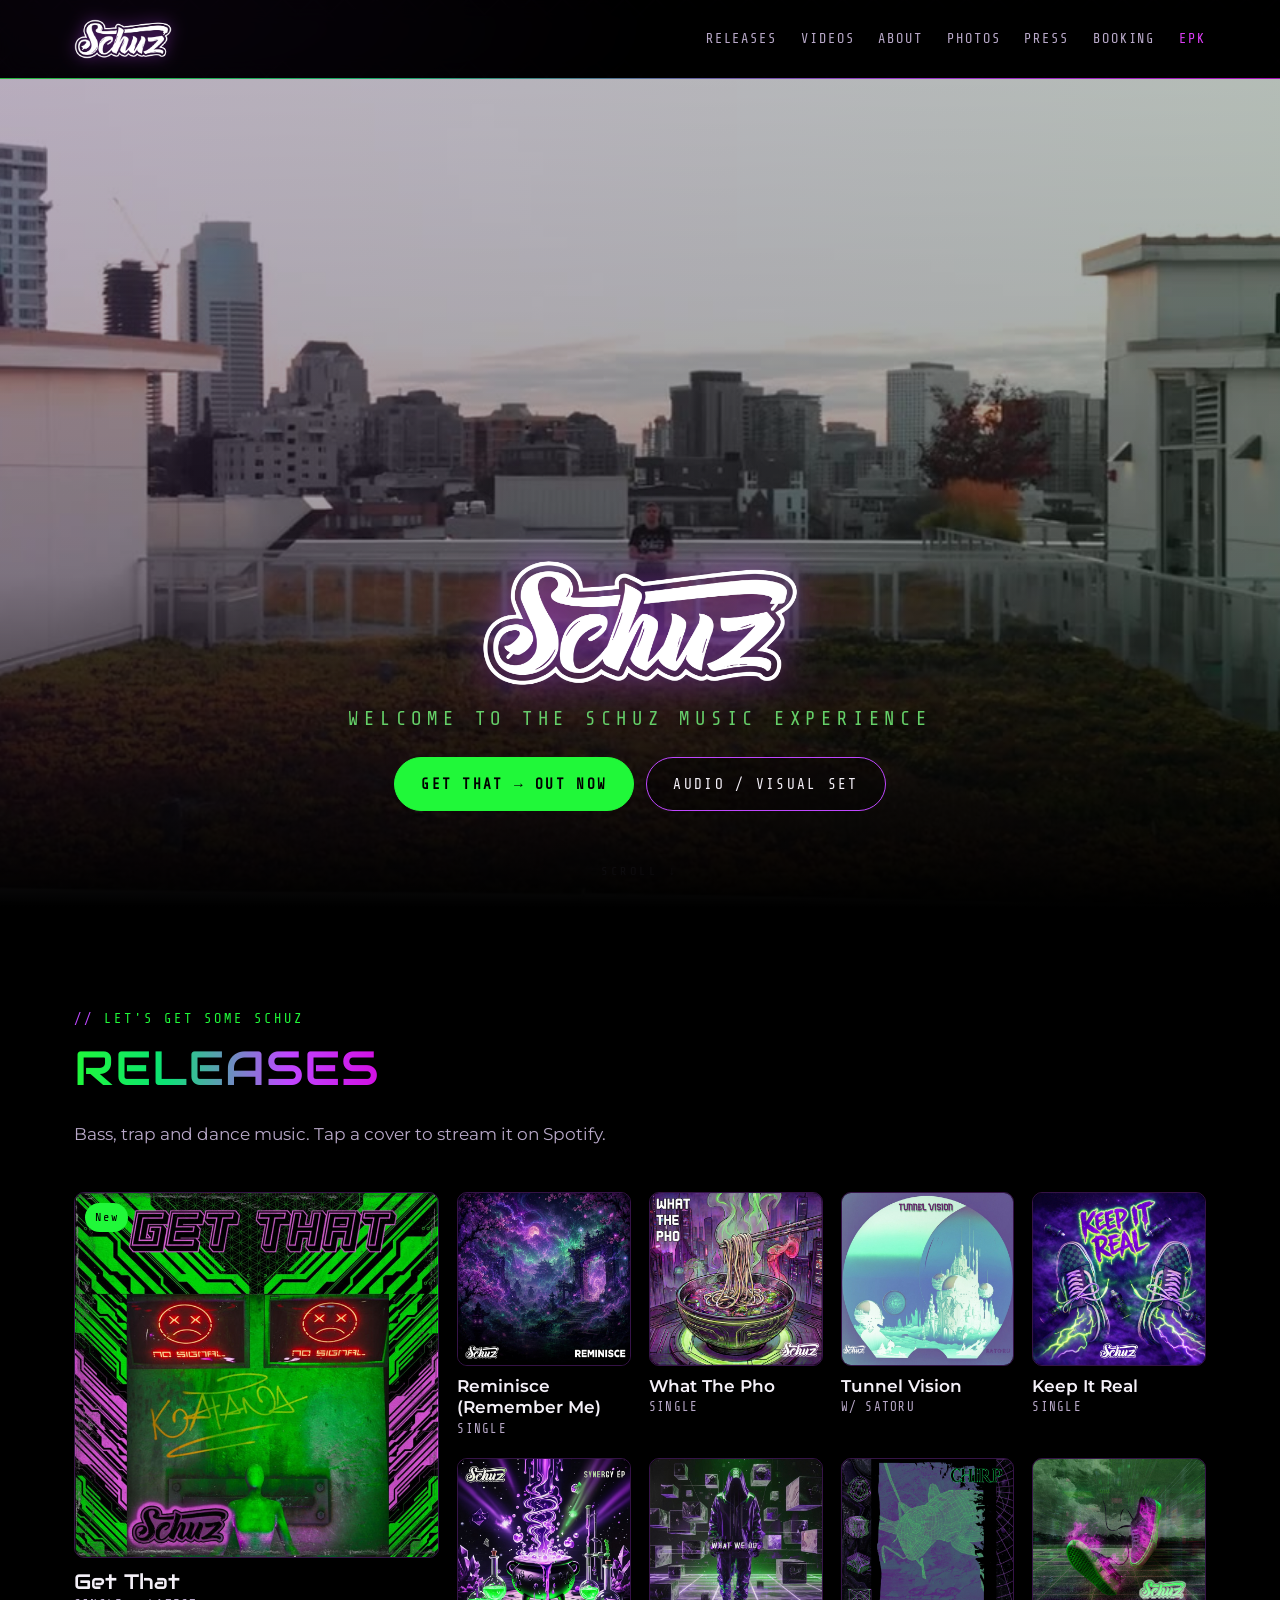
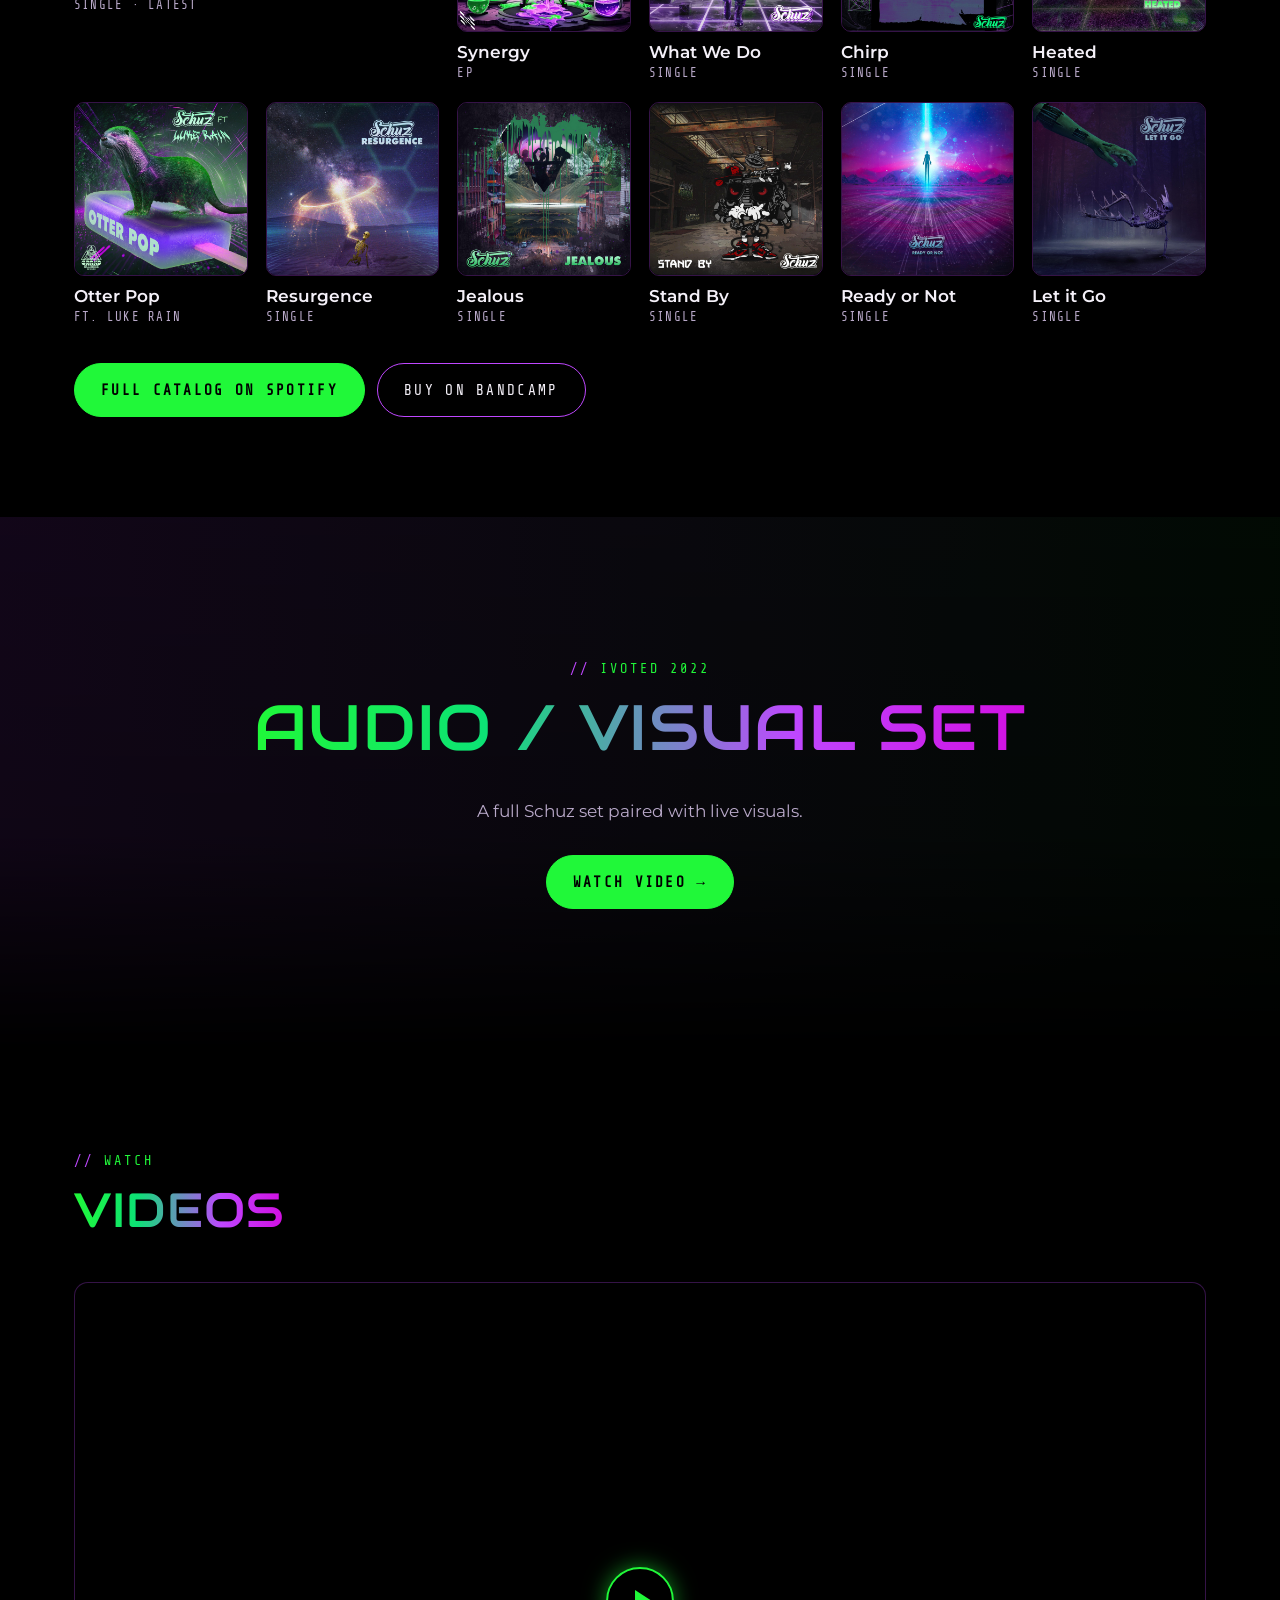
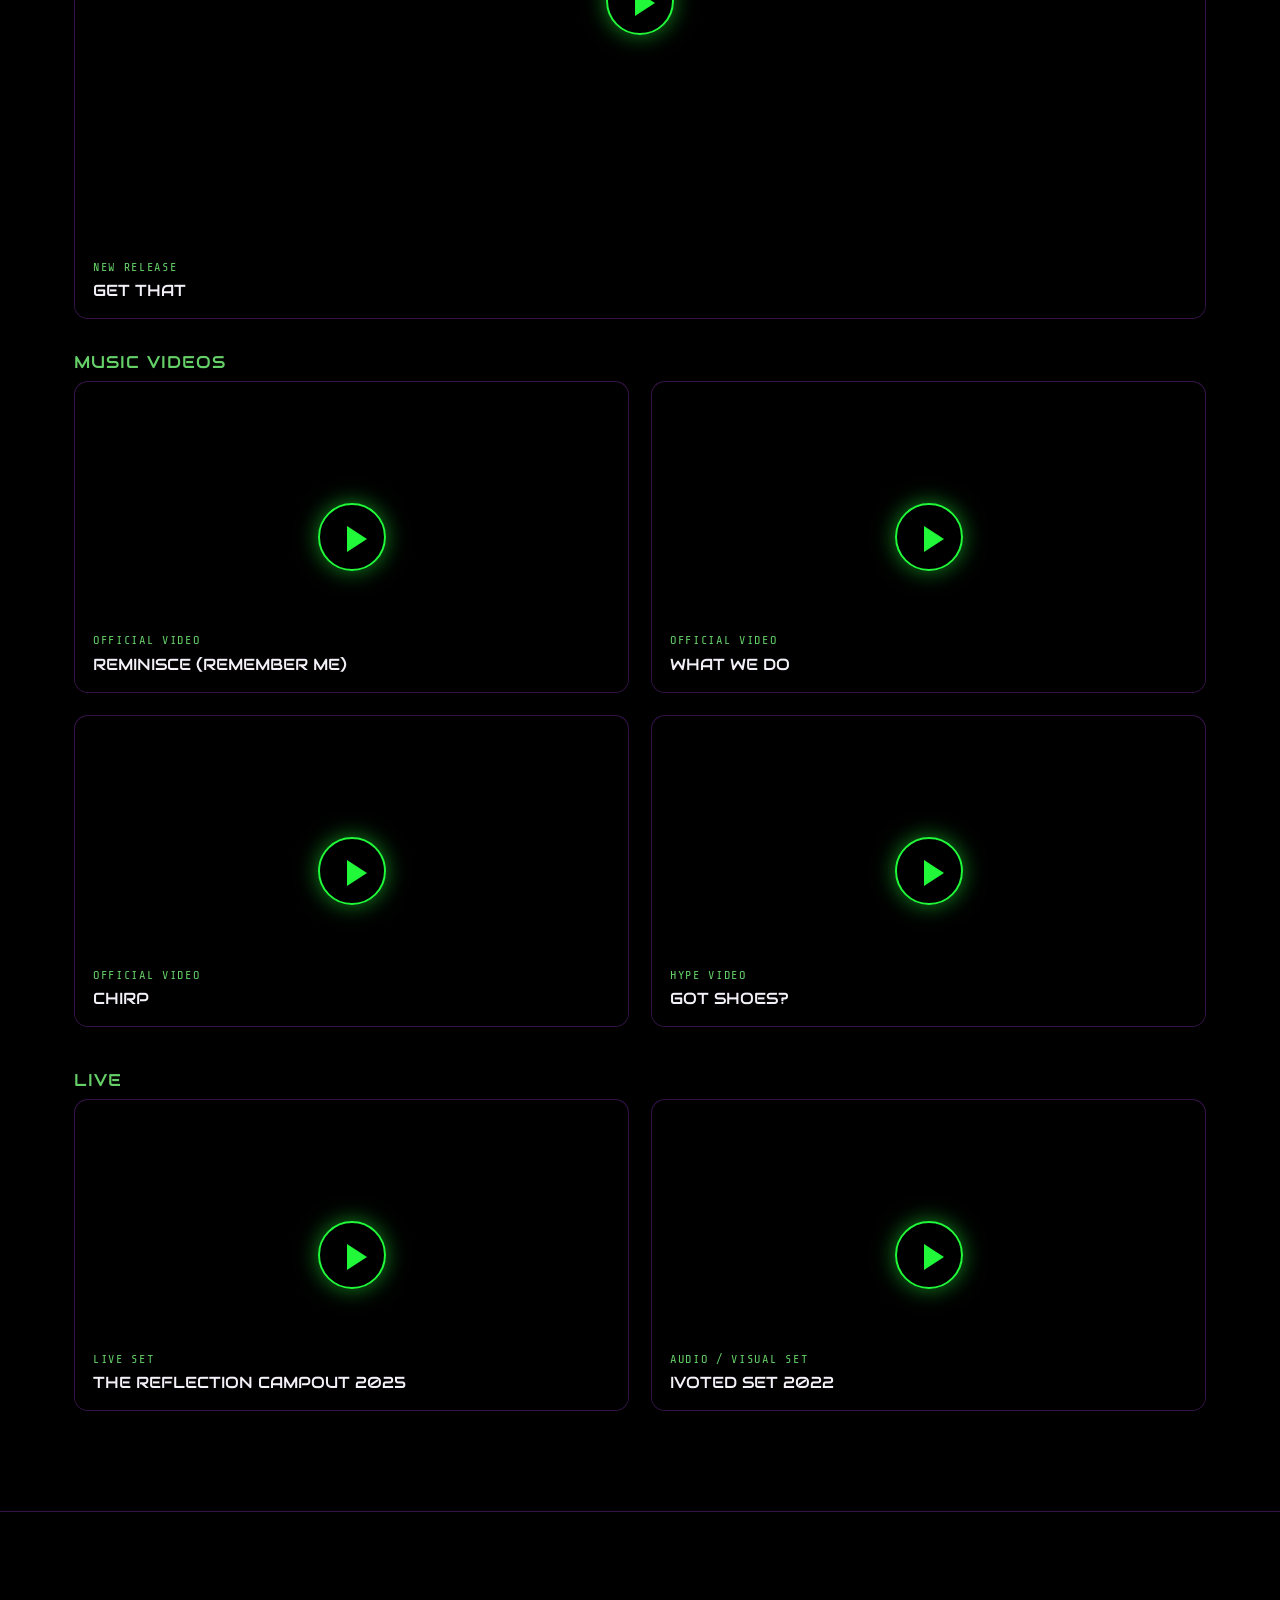
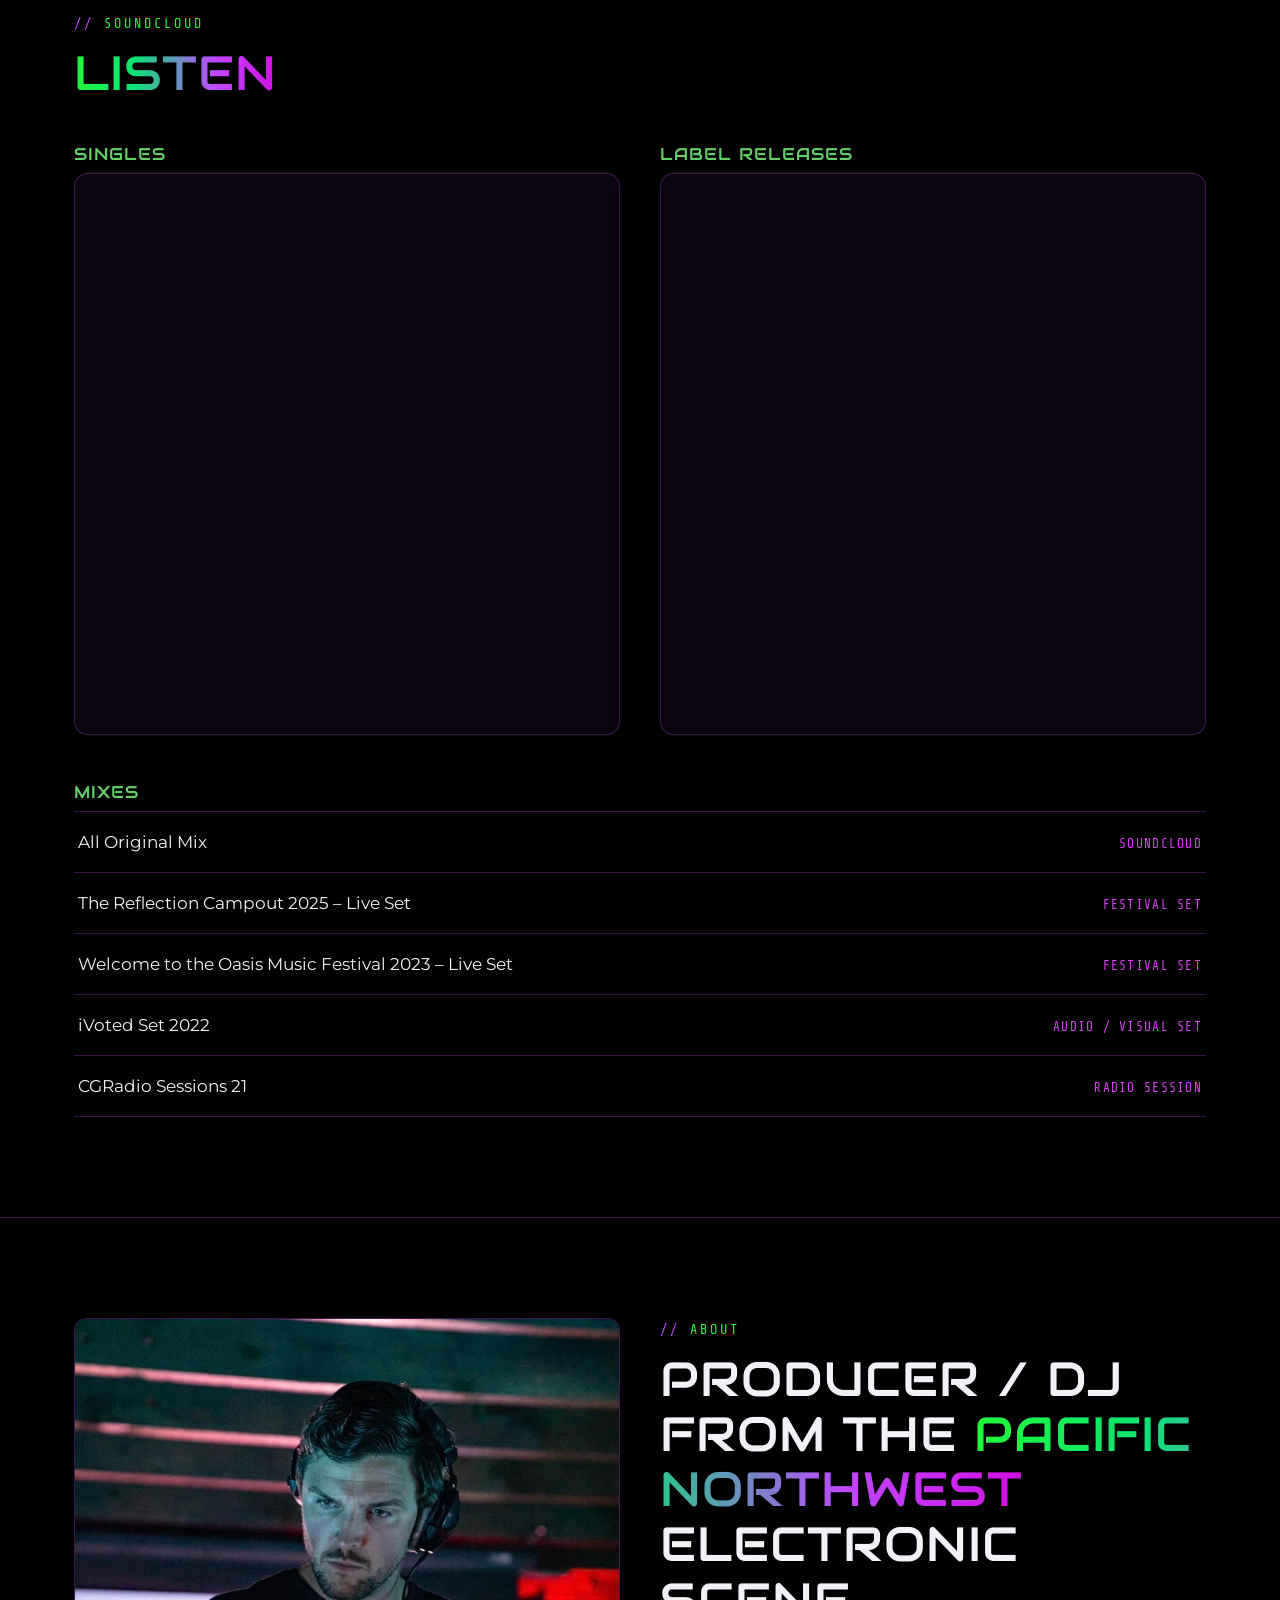
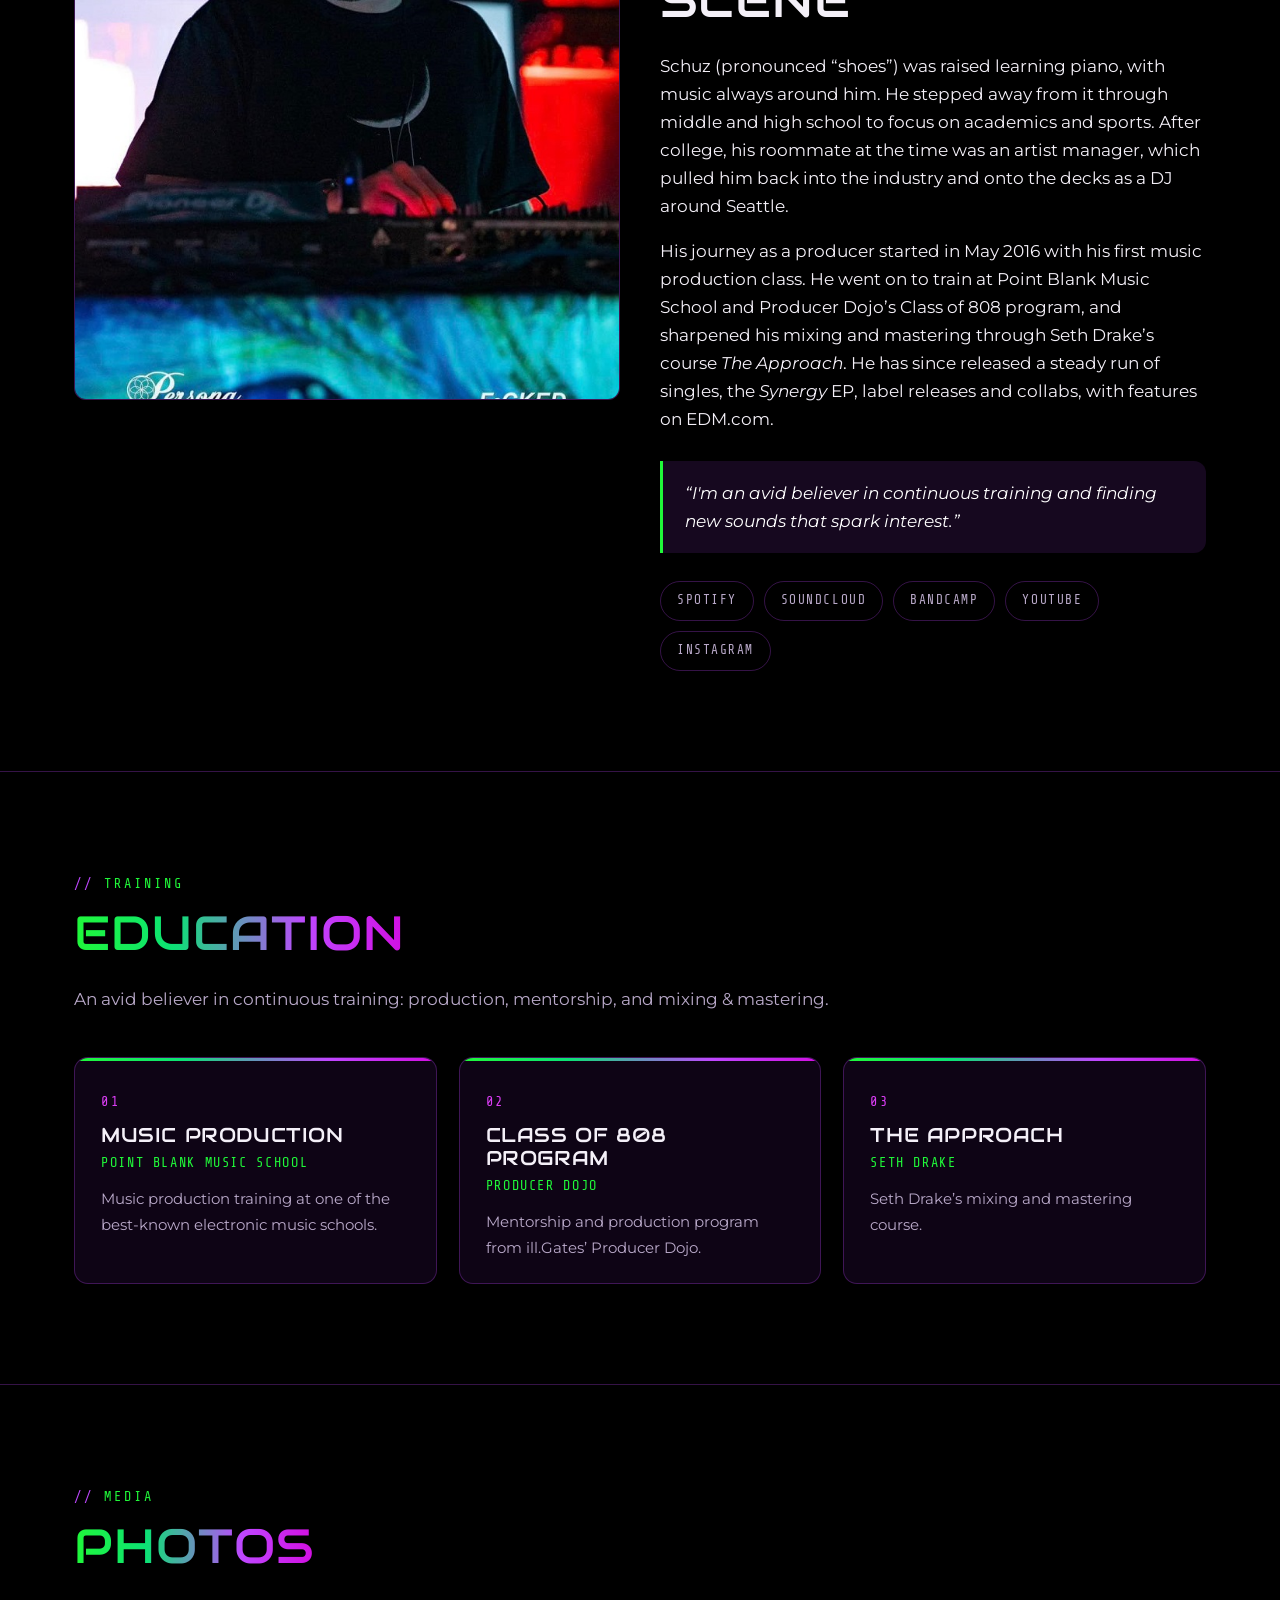
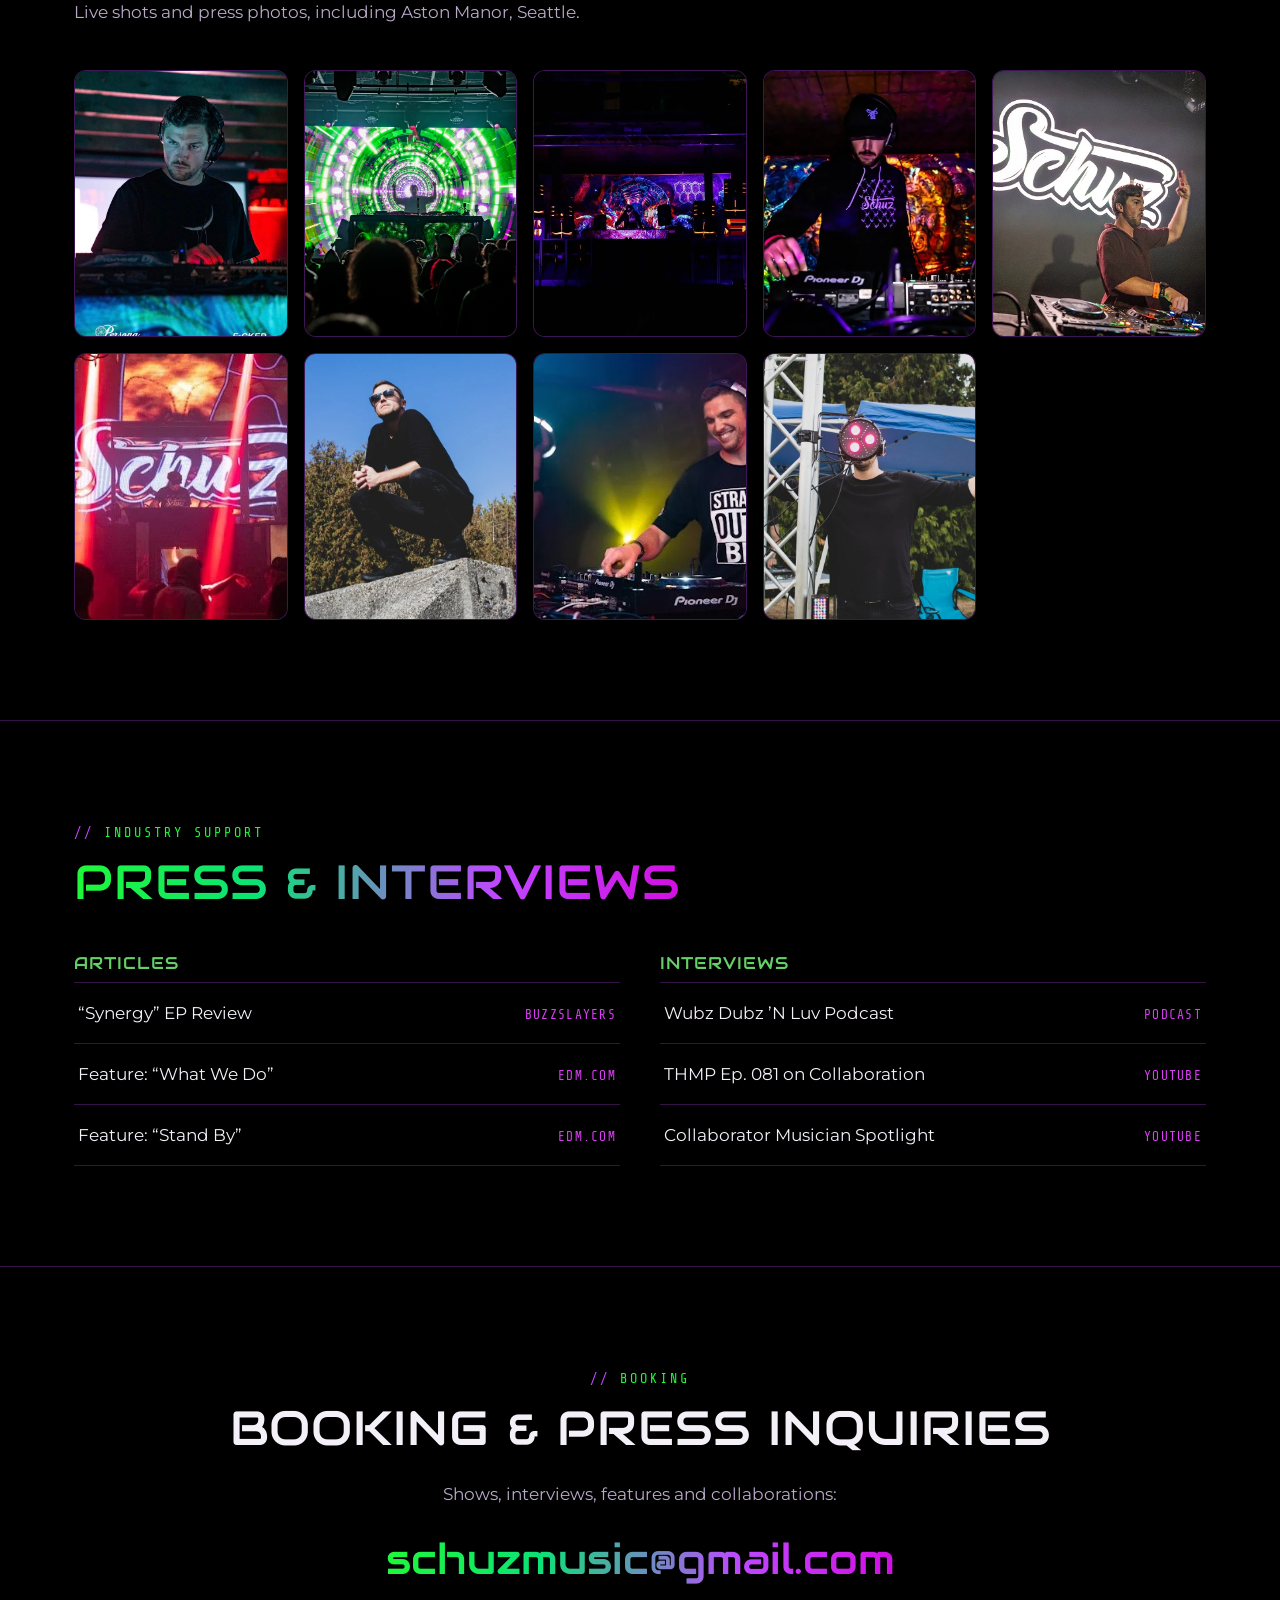
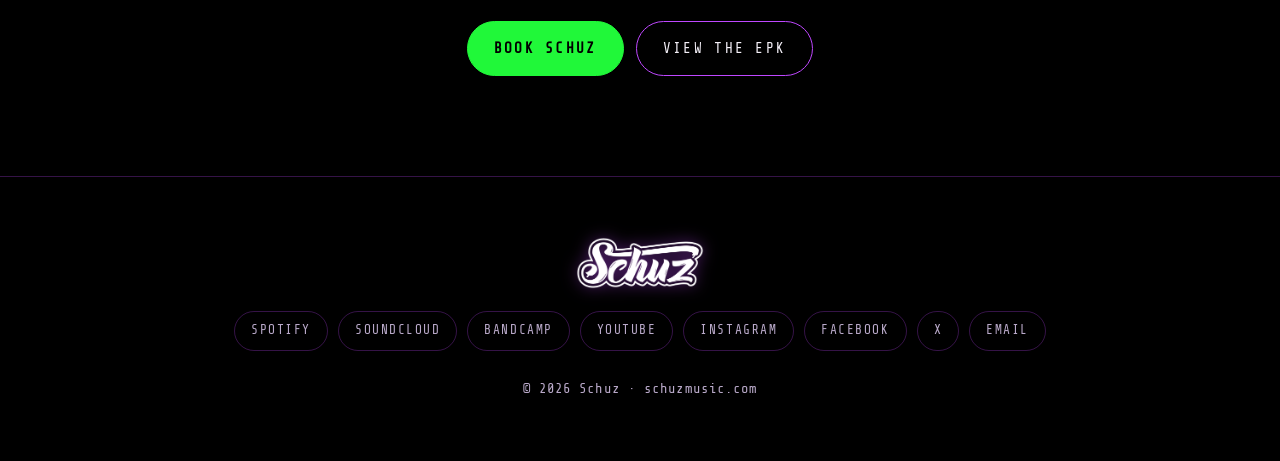
==== index.html @ 89420cf3 "Video labels: Reminisce official video, Got Shoes? hype video Co-Authored-By: Claude Opus 5.5 <norep" ====
<!doctype html>
<html lang="en">
<head>
  <meta charset="utf-8">
  <meta name="viewport" content="width=device-width, initial-scale=1">
  <title>Schuz | Producer &amp; DJ</title>
  <meta name="description" content="Schuz (pronounced &quot;shoes&quot;) is an electronic music producer and DJ blending bass, trap and dance music. Listen, watch, and book Schuz.">
  <meta name="theme-color" content="#000000">
  <link rel="canonical" href="https://schuzmusic.com/">
  <meta property="og:site_name" content="Schuz">
  <meta property="og:title" content="Schuz | Producer &amp; DJ">
  <meta property="og:description" content="Schuz (pronounced &quot;shoes&quot;) is an electronic music producer and DJ blending bass, trap and dance music. Listen, watch, and book Schuz.">
  <meta property="og:url" content="https://schuzmusic.com/">
  <meta property="og:type" content="website">
  <meta property="og:image" content="https://schuzmusic.com/images/art/get-that.jpg">
  <meta name="twitter:card" content="summary_large_image">
  <link rel="icon" href="images/favicon.ico">
  <link rel="preconnect" href="https://fonts.googleapis.com">
  <link rel="preconnect" href="https://fonts.gstatic.com" crossorigin>
  <link href="https://fonts.googleapis.com/css2?family=Audiowide&family=Montserrat:wght@400;600;700&family=Share+Tech+Mono&display=swap" rel="stylesheet">
  <link rel="stylesheet" href="assets/style.css?v=202611192001">
  <script src="assets/site.js?v=202611192001" defer></script>
</head>
<body>
<header class="site-header">
  <div class="wrap">
    <a class="logo" href="#top" aria-label="Schuz home"><img src="images/logo-white-wide.png" alt="Schuz" onerror="this.onerror=null;this.src='https://images.squarespace-cdn.com/content/v1/58a359994402439f40370c7b/1534022627907-P2L6P6RFVJK82ZV1EN6B/Schuz-white-logo.png'"></a>
    <button class="menu-btn" aria-label="Open menu" aria-expanded="false">&#9776;</button>
    <nav class="nav">
      <a href="#releases">Releases</a>
      <a href="#videos">Videos</a>
      <a href="#about">About</a>
      <a href="#media">Photos</a>
      <a href="#press">Press</a>
      <a href="#booking">Booking</a>
      <a href="epk/" class="epk-link">EPK</a>
    </nav>
  </div>
</header>

<main id="top">

  <!-- HERO: background video from the original homepage -->
  <div class="hero">
    <video class="hero-video" autoplay muted loop playsinline preload="auto" poster="images/hero-poster.jpg" aria-hidden="true">
      <source src="assets/video/hero-loop.mp4" type="video/mp4">
    </video>
    <div class="hero-inner">
      <img class="hero-logo" src="images/logo-white-wide.png" alt="Schuz" onerror="this.onerror=null;this.src='https://images.squarespace-cdn.com/content/v1/58a359994402439f40370c7b/1534022627907-P2L6P6RFVJK82ZV1EN6B/Schuz-white-logo.png'">
      <h1>Welcome to the Schuz music experience</h1>
      <div class="btn-row">
        <a class="btn primary" href="https://open.spotify.com/album/3OVxxTqc6UkwvJeayjAvST" target="_blank" rel="noopener">Get That &rarr; Out now</a>
        <a class="btn" href="#av-set">Audio / Visual Set</a>
      </div>
    </div>
    <a class="scroll-cue" href="#releases">SCROLL &darr;</a>
  </div>

  <!-- RELEASES -->
  <section id="releases">
    <div class="wrap">
      <div class="section-head">
        <p class="eyebrow">Let's get some Schuz</p>
        <h2><span class="grad-text">Releases</span></h2>
        <p class="muted">Bass, trap and dance music. Tap a cover to stream it on Spotify.</p>
      </div>
      <div class="releases">
<a class="release featured" href="https://open.spotify.com/album/3OVxxTqc6UkwvJeayjAvST" target="_blank" rel="noopener"><div class="cover"><img loading="lazy" src="images/art/get-that.jpg" alt="Get That cover art" onerror="this.onerror=null;this.src='https://i.scdn.co/image/ab67616d0000b273d4a8bc355864a6e6842d45a6'"><span class="tag-new">New</span></div><div class="name">Get That</div><div class="meta">Single · Latest</div></a>
<a class="release" href="https://open.spotify.com/album/0HAwcvYFVnciR9bd7pAQuV" target="_blank" rel="noopener"><div class="cover"><img loading="lazy" src="images/art/reminisce.jpg" alt="Reminisce (Remember Me) cover art" onerror="this.onerror=null;this.src='https://i.scdn.co/image/ab67616d0000b27381c68a9cda54dfab7e30f4c0'"></div><div class="name">Reminisce (Remember Me)</div><div class="meta">Single</div></a>
<a class="release" href="https://open.spotify.com/album/6tttp0FAtWndlb7VmXecKX" target="_blank" rel="noopener"><div class="cover"><img loading="lazy" src="images/art/what-the-pho.jpg" alt="What The Pho cover art" onerror="this.onerror=null;this.src='https://i.scdn.co/image/ab67616d0000b273de76f0624b46d5db398f3515'"></div><div class="name">What The Pho</div><div class="meta">Single</div></a>
<a class="release" href="https://open.spotify.com/album/5pXTvZ7ySFhDBU1qjHHUY6" target="_blank" rel="noopener"><div class="cover"><img loading="lazy" src="images/art/tunnel-vision.jpg" alt="Tunnel Vision cover art" onerror="this.onerror=null;this.src='https://i.scdn.co/image/ab67616d0000b2731bfc90a4b4059be305f07ae3'"></div><div class="name">Tunnel Vision</div><div class="meta">w/ Satoru</div></a>
<a class="release" href="https://open.spotify.com/album/3HDSfz8536MvWgcVTeKW0Y" target="_blank" rel="noopener"><div class="cover"><img loading="lazy" src="images/art/keep-it-real.jpg" alt="Keep It Real cover art" onerror="this.onerror=null;this.src='https://i.scdn.co/image/ab67616d0000b273bd5561396d37c463a0d9a5b4'"></div><div class="name">Keep It Real</div><div class="meta">Single</div></a>
<a class="release" href="https://open.spotify.com/album/34MYS9DBvajaxvMvYPhp7I" target="_blank" rel="noopener"><div class="cover"><img loading="lazy" src="images/art/synergy.jpg" alt="Synergy cover art" onerror="this.onerror=null;this.src='https://i.scdn.co/image/ab67616d0000b273e71a7917156a77401fb9ca6d'"></div><div class="name">Synergy</div><div class="meta">EP</div></a>
<a class="release" href="https://open.spotify.com/album/0RpTZXyG1e7I15H27EKvV9" target="_blank" rel="noopener"><div class="cover"><img loading="lazy" src="images/art/what-we-do.jpg" alt="What We Do cover art" onerror="this.onerror=null;this.src='https://i.scdn.co/image/ab67616d0000b2734018b08cab598bd0f0130f7b'"></div><div class="name">What We Do</div><div class="meta">Single</div></a>
<a class="release" href="https://open.spotify.com/album/2qTEEj2oPqav8h3E71MXVZ" target="_blank" rel="noopener"><div class="cover"><img loading="lazy" src="images/art/chirp.jpg" alt="Chirp cover art" onerror="this.onerror=null;this.src='https://i.scdn.co/image/ab67616d0000b2738ee1e285bf490d73f2e9384c'"></div><div class="name">Chirp</div><div class="meta">Single</div></a>
<a class="release" href="https://open.spotify.com/album/5xGlIa47Nt6a5FH68gSR8h" target="_blank" rel="noopener"><div class="cover"><img loading="lazy" src="images/art/heated.jpg" alt="Heated cover art" onerror="this.onerror=null;this.src='https://i.scdn.co/image/ab67616d0000b273d328e04887be72bc79d19bcc'"></div><div class="name">Heated</div><div class="meta">Single</div></a>
<a class="release" href="https://open.spotify.com/album/5aKVVH6AueJejgWCw78qFj" target="_blank" rel="noopener"><div class="cover"><img loading="lazy" src="images/art/otter-pop.jpg" alt="Otter Pop cover art" onerror="this.onerror=null;this.src='https://i.scdn.co/image/ab67616d0000b273894233de4c6ac96d84cf8884'"></div><div class="name">Otter Pop</div><div class="meta">ft. Luke Rain</div></a>
<a class="release" href="https://open.spotify.com/album/7eRFUovelTPJdpJEUwoSPx" target="_blank" rel="noopener"><div class="cover"><img loading="lazy" src="images/art/resurgence.jpg" alt="Resurgence cover art" onerror="this.onerror=null;this.src='https://i.scdn.co/image/ab67616d0000b273b7501d870a7613bd5d157ec7'"></div><div class="name">Resurgence</div><div class="meta">Single</div></a>
<a class="release" href="https://open.spotify.com/album/0EKPSccOIPoNUWrfjE0lfr" target="_blank" rel="noopener"><div class="cover"><img loading="lazy" src="images/art/jealous.jpg" alt="Jealous cover art" onerror="this.onerror=null;this.src='https://i.scdn.co/image/ab67616d0000b2737dd6f3e77ec2a1bd432c1486'"></div><div class="name">Jealous</div><div class="meta">Single</div></a>
<a class="release" href="https://open.spotify.com/album/6T85qXc5YBmt70IEgGqwD6" target="_blank" rel="noopener"><div class="cover"><img loading="lazy" src="images/art/stand-by.jpg" alt="Stand By cover art" onerror="this.onerror=null;this.src='https://i.scdn.co/image/ab67616d0000b2732fcdc0eadb720a98dde8b866'"></div><div class="name">Stand By</div><div class="meta">Single</div></a>
<a class="release" href="https://open.spotify.com/album/0G7H5fKZr33Dmo4qCMyU8W" target="_blank" rel="noopener"><div class="cover"><img loading="lazy" src="images/art/ready-or-not.jpg" alt="Ready or Not cover art" onerror="this.onerror=null;this.src='https://i.scdn.co/image/ab67616d0000b273a01caef50cb5651da3b42ecc'"></div><div class="name">Ready or Not</div><div class="meta">Single</div></a>
<a class="release" href="https://open.spotify.com/album/3CKxkmOUsdCTuWS16nwWH9" target="_blank" rel="noopener"><div class="cover"><img loading="lazy" src="images/art/let-it-go.jpg" alt="Let it Go cover art" onerror="this.onerror=null;this.src='https://i.scdn.co/image/ab67616d0000b273b252a81578e5d5ba035a62aa'"></div><div class="name">Let it Go</div><div class="meta">Single</div></a>
      </div>
      <div class="btn-row" style="margin-top:34px">
        <a class="btn primary" href="https://open.spotify.com/playlist/7sFdtz4wPIXtweQwZlpiwJ" target="_blank" rel="noopener">Full catalog on Spotify</a>
        <a class="btn" href="https://schuz.bandcamp.com/" target="_blank" rel="noopener">Buy on Bandcamp</a>
      </div>
    </div>
  </section>

  <!-- A/V SET: background video band, like the original homepage -->
  <div class="video-band" id="av-set" style="background:#000 url(https://i.ytimg.com/vi/XNCa7h8nX9A/hqdefault.jpg) center / cover no-repeat">
    <div class="bg-video" data-id="XNCa7h8nX9A" aria-hidden="true"></div>
    <div class="wrap">
      <p class="eyebrow">iVoted 2022</p>
      <h2><span class="grad-text">Audio / Visual Set</span></h2>
      <p class="muted" style="max-width:560px;margin:0 auto 30px">A full Schuz set paired with live visuals.</p>
      <div class="btn-row" style="justify-content:center">
        <a class="btn primary" href="https://youtu.be/XNCa7h8nX9A" target="_blank" rel="noopener">Watch video &rarr;</a>
      </div>
    </div>
  </div>

  <!-- VIDEOS -->
  <section id="videos">
    <div class="wrap">
      <div class="section-head">
        <p class="eyebrow">Watch</p>
        <h2><span class="grad-text">Videos</span></h2>
      </div>
      <div class="video-grid">
<div class="yt wide" data-id="Ds3m8-0yXIE" aria-label="Play Get That"><span class="play"></span><span class="cap"><small>New release</small>Get That</span></div>
      </div>
      <h3 style="margin-top:34px">Music videos</h3>
      <div class="video-grid">
<div class="yt" data-id="78XVAAbVwU0" aria-label="Play Reminisce (Remember Me)"><span class="play"></span><span class="cap"><small>Official video</small>Reminisce (Remember Me)</span></div>
<div class="yt" data-id="8nrYL1zZ_-I" aria-label="Play What We Do"><span class="play"></span><span class="cap"><small>Official video</small>What We Do</span></div>
<div class="yt" data-id="jbpI7788JrU" aria-label="Play Chirp"><span class="play"></span><span class="cap"><small>Official video</small>Chirp</span></div>
<div class="yt" data-id="i533TSZoupE" aria-label="Play Got Shoes?"><span class="play"></span><span class="cap"><small>Hype video</small>Got Shoes?</span></div>
      </div>
      <h3 style="margin-top:44px">Live</h3>
      <div class="video-grid">
<div class="yt" data-id="GHLhVXws4Ps" aria-label="Play The Reflection Campout 2025"><span class="play"></span><span class="cap"><small>Live set</small>The Reflection Campout 2025</span></div>
<div class="yt" data-id="XNCa7h8nX9A" aria-label="Play iVoted Set 2022"><span class="play"></span><span class="cap"><small>Audio / visual set</small>iVoted Set 2022</span></div>
      </div>
    </div>
  </section>

  <!-- SOUNDCLOUD -->
  <section id="listen">
    <div class="wrap">
      <div class="section-head">
        <p class="eyebrow">SoundCloud</p>
        <h2><span class="grad-text">Listen</span></h2>
      </div>
      <div class="grid-2">
        <div><h3>Singles</h3><div class="embed"><iframe height="560" scrolling="no" allow="autoplay" loading="lazy" title="Schuz singles on SoundCloud" src="https://w.soundcloud.com/player/?url=https%3A//api.soundcloud.com/playlists/1843141164&color=%2320f839&auto_play=false&hide_related=true&show_comments=false&show_user=true&show_reposts=false&show_teaser=false&visual=false"></iframe></div></div>
        <div><h3>Label Releases</h3><div class="embed"><iframe height="560" scrolling="no" allow="autoplay" loading="lazy" title="Schuz label releases on SoundCloud" src="https://w.soundcloud.com/player/?url=https%3A//api.soundcloud.com/playlists/1175571874&color=%2320f839&auto_play=false&hide_related=true&show_comments=false&show_user=true&show_reposts=false&show_teaser=false&visual=false"></iframe></div></div>
      </div>
      <div style="margin-top:48px">
        <h3>Mixes</h3>
        <ul class="link-list">
<li><a href="https://soundcloud.com/schuzmusic/2026-og-teaser/s-S57Mv0ac29K" target="_blank" rel="noopener">All Original Mix <span class="src">SoundCloud</span></a></li>
<li><a href="https://youtu.be/GHLhVXws4Ps" target="_blank" rel="noopener">The Reflection Campout 2025 &ndash; Live Set <span class="src">Festival set</span></a></li>
<li><a href="https://soundcloud.com/schuzmusic/welcome-to-the-oasis-music-festival-2023-live-set" target="_blank" rel="noopener">Welcome to the Oasis Music Festival 2023 &ndash; Live Set <span class="src">Festival set</span></a></li>
<li><a href="https://youtu.be/XNCa7h8nX9A" target="_blank" rel="noopener">iVoted Set 2022 <span class="src">Audio / visual set</span></a></li>
<li><a href="https://cybergrooveam.com/cgradio-sessions-21-schuz/" target="_blank" rel="noopener">CGRadio Sessions 21 <span class="src">Radio session</span></a></li>
        </ul>
      </div>
    </div>
  </section>

  <!-- ABOUT -->
  <section id="about">
    <div class="wrap grid-2">
      <a class="photo" href="images/epk-photo-1.jpg" target="_blank"><img loading="lazy" src="images/epk-photo-1.jpg" alt="Schuz DJing" onerror="this.onerror=null;this.src='https://static.wixstatic.com/media/feb2db_843b74ad14c74a41a1388d8b9cd171cd~mv2.jpg'"></a>
      <div>
        <p class="eyebrow">About</p>
        <h2>Producer / DJ from the <span class="grad-text">Pacific Northwest</span> electronic scene</h2>
        <p>Schuz (pronounced &ldquo;shoes&rdquo;) was raised learning piano, with music always around him. He stepped away from it through middle and high school to focus on academics and sports. After college, his roommate at the time was an artist manager, which pulled him back into the industry and onto the decks as a DJ around Seattle.</p>
        <p>His journey as a producer started in May 2016 with his first music production class. He went on to train at Point Blank Music School and Producer Dojo&rsquo;s Class of 808 program, and sharpened his mixing and mastering through Seth Drake&rsquo;s course <em>The Approach</em>. He has since released a steady run of singles, the <em>Synergy</em> EP, label releases and collabs, with features on EDM.com.</p>
        <blockquote>&ldquo;I'm an avid believer in continuous training and finding new sounds that spark interest.&rdquo;</blockquote>
        <div class="socials">
<a href="https://open.spotify.com/artist/5NspPYFCaN9xLj9QbHymUp" target="_blank" rel="noopener">Spotify</a>
<a href="https://soundcloud.com/schuzmusic" target="_blank" rel="noopener">SoundCloud</a>
<a href="https://schuz.bandcamp.com/" target="_blank" rel="noopener">Bandcamp</a>
<a href="https://www.youtube.com/channel/UCMaxM1PuP_lTJbMCj8MLsCQ" target="_blank" rel="noopener">YouTube</a>
<a href="https://instagram.com/schuzmusic" target="_blank" rel="noopener">Instagram</a>
        </div>
      </div>
    </div>
  </section>

  <!-- EDUCATION -->
  <section id="education">
    <div class="wrap">
      <div class="section-head">
        <p class="eyebrow">Training</p>
        <h2><span class="grad-text">Education</span></h2>
        <p class="muted">An avid believer in continuous training: production, mentorship, and mixing &amp; mastering.</p>
      </div>
      <div class="edu-grid">
<div class="edu"><span class="edu-num">01</span><h3>Music production</h3><p class="edu-school">Point Blank Music School</p><p class="muted">Music production training at one of the best-known electronic music schools.</p></div>
<div class="edu"><span class="edu-num">02</span><h3>Class of 808 program</h3><p class="edu-school">Producer Dojo</p><p class="muted">Mentorship and production program from ill.Gates&rsquo; Producer Dojo.</p></div>
<div class="edu"><span class="edu-num">03</span><h3>The Approach</h3><p class="edu-school">Seth Drake</p><p class="muted">Seth Drake&rsquo;s mixing and mastering course.</p></div>
      </div>
    </div>
  </section>

  <!-- PHOTOS -->
  <section id="media">
    <div class="wrap">
      <div class="section-head">
        <p class="eyebrow">Media</p>
        <h2><span class="grad-text">Photos</span></h2>
        <p class="muted">Live shots and press photos, including Aston Manor, Seattle.</p>
      </div>
      <div class="photos">
<a class="photo" href="images/epk-photo-1.jpg" target="_blank"><img loading="lazy" src="images/epk-photo-1.jpg" alt="Schuz DJing" onerror="this.onerror=null;this.src='https://static.wixstatic.com/media/feb2db_843b74ad14c74a41a1388d8b9cd171cd~mv2.jpg'"></a>
<a class="photo" href="images/epk-photo-2.jpg" target="_blank"><img loading="lazy" src="images/epk-photo-2.jpg" alt="Schuz live on stage" onerror="this.onerror=null;this.src='https://static.wixstatic.com/media/feb2db_3ecab4b8e2514b018205f5c403240393~mv2.jpg'"></a>
<a class="photo" href="images/live-aston-manor.jpg" target="_blank"><img loading="lazy" src="images/live-aston-manor.jpg" alt="Schuz live at Aston Manor, Seattle" onerror="this.onerror=null;this.src='https://images.squarespace-cdn.com/content/v1/58a359994402439f40370c7b/1695354976595-M25AXAHCMDE8Z5FQ7RJP/5D6DD038-A7A1-4371-893F-D45AA2152FE5.JPG'"></a>
<a class="photo" href="images/press-2.jpg" target="_blank"><img loading="lazy" src="images/press-2.jpg" alt="Schuz portrait" onerror="this.onerror=null;this.src='https://images.squarespace-cdn.com/content/v1/58a359994402439f40370c7b/1695354976522-R0MA7KNY0KK1XTUEP9II/1D3F9439-301A-474D-8AA5-25B1115A0A15.JPG'"></a>
<a class="photo" href="images/epk-photo-3.jpg" target="_blank"><img loading="lazy" src="images/epk-photo-3.jpg" alt="Schuz photo" onerror="this.onerror=null;this.src='https://static.wixstatic.com/media/feb2db_0c685bed2dfa4ef1b04a9ee6882e7b96~mv2.jpg'"></a>
<a class="photo" href="images/press-1.jpeg" target="_blank"><img loading="lazy" src="images/press-1.jpeg" alt="Schuz press photo" onerror="this.onerror=null;this.src='https://images.squarespace-cdn.com/content/v1/58a359994402439f40370c7b/1695355032621-QRXECKOLP7GYYOPWCU46/pressphoto_1.jpeg'"></a>
<a class="photo" href="images/live-seattle-4.jpg" target="_blank"><img loading="lazy" src="images/live-seattle-4.jpg" alt="Schuz performing in Seattle" onerror="this.onerror=null;this.src='https://images.squarespace-cdn.com/content/v1/58a359994402439f40370c7b/1695355090209-EBKBHIT2OBBB01H35YQP/SD+Seattle-4.jpg'"></a>
<a class="photo" href="images/press-3.jpeg" target="_blank"><img loading="lazy" src="images/press-3.jpeg" alt="Schuz press photo" onerror="this.onerror=null;this.src='https://images.squarespace-cdn.com/content/v1/58a359994402439f40370c7b/1695355031194-6MYW3F1KG6UULHBLBZ7F/pressphoto_2.jpeg'"></a>
<a class="photo" href="images/live-seattle-12.jpg" target="_blank"><img loading="lazy" src="images/live-seattle-12.jpg" alt="Schuz performing in Seattle" onerror="this.onerror=null;this.src='https://images.squarespace-cdn.com/content/v1/58a359994402439f40370c7b/1695355090510-OCWT2Z7HHB52T39ILGDM/SD+Seattle-12.jpg'"></a>
      </div>
    </div>
  </section>

  <!-- PRESS -->
  <section id="press">
    <div class="wrap">
      <div class="section-head">
        <p class="eyebrow">Industry Support</p>
        <h2><span class="grad-text">Press &amp; Interviews</span></h2>
      </div>
      <div class="grid-2">
        <div><h3>Articles</h3><ul class="link-list">
<li><a href="https://www.buzzslayers.com/post/a-genre-bending-release-from-schuz" target="_blank" rel="noopener">&ldquo;Synergy&rdquo; EP Review <span class="src">Buzzslayers</span></a></li>
<li><a href="https://edm.com/music-releases/schuz-what-we-do" target="_blank" rel="noopener">Feature: &ldquo;What We Do&rdquo; <span class="src">EDM.com</span></a></li>
<li><a href="https://edm.com/music-releases/schuz-new-single-stand-by" target="_blank" rel="noopener">Feature: &ldquo;Stand By&rdquo; <span class="src">EDM.com</span></a></li>
        </ul></div>
        <div><h3>Interviews</h3><ul class="link-list">
<li><a href="https://podcasters.spotify.com/pod/show/wubzdubzluv/episodes/SCHUZ-enpicq/a-a44debd" target="_blank" rel="noopener">Wubz Dubz &rsquo;N Luv Podcast <span class="src">Podcast</span></a></li>
<li><a href="https://youtu.be/STee57tiq30" target="_blank" rel="noopener">THMP Ep. 081 on Collaboration <span class="src">YouTube</span></a></li>
<li><a href="https://youtu.be/bJusxDvSTd4" target="_blank" rel="noopener">Collaborator Musician Spotlight <span class="src">YouTube</span></a></li>
        </ul></div>
      </div>
    </div>
  </section>

  <!-- BOOKING -->
  <section id="booking" class="booking">
    <div class="wrap">
      <p class="eyebrow">Booking</p>
      <h2>Booking &amp; Press Inquiries</h2>
      <p class="muted">Shows, interviews, features and collaborations:</p>
      <p><a class="email" href="mailto:schuzmusic@gmail.com?subject=Booking%20%2F%20Press%20Inquiry%20-%20Schuz">schuzmusic@gmail.com</a></p>
      <div class="btn-row" style="justify-content:center;margin-top:26px">
        <a class="btn primary" href="mailto:schuzmusic@gmail.com?subject=Booking%20%2F%20Press%20Inquiry%20-%20Schuz">Book Schuz</a>
        <a class="btn" href="epk/">View the EPK</a>
      </div>
    </div>
  </section>

</main>

<footer>
  <div class="wrap">
    <a class="logo" href="#top"><img loading="lazy" src="images/logo-white-wide.png" alt="Schuz" onerror="this.onerror=null;this.src='https://images.squarespace-cdn.com/content/v1/58a359994402439f40370c7b/1534022627907-P2L6P6RFVJK82ZV1EN6B/Schuz-white-logo.png'"></a>
    <div class="socials">
<a href="https://open.spotify.com/artist/5NspPYFCaN9xLj9QbHymUp" target="_blank" rel="noopener">Spotify</a>
<a href="https://soundcloud.com/schuzmusic" target="_blank" rel="noopener">SoundCloud</a>
<a href="https://schuz.bandcamp.com/" target="_blank" rel="noopener">Bandcamp</a>
<a href="https://www.youtube.com/channel/UCMaxM1PuP_lTJbMCj8MLsCQ" target="_blank" rel="noopener">YouTube</a>
<a href="https://instagram.com/schuzmusic" target="_blank" rel="noopener">Instagram</a>
<a href="https://facebook.com/schuzmusic" target="_blank" rel="noopener">Facebook</a>
<a href="https://x.com/schuzmusic" target="_blank" rel="noopener">X</a>
<a href="mailto:schuzmusic@gmail.com">Email</a>
    </div>
    <small>&copy; <span id="year">2026</span> Schuz &middot; schuzmusic.com</small>
  </div>
</footer>

<!-- Ruby / ArtiBot chat -->
<script type="text/javascript">!function(t,e){t.artibotApi={l:[],t:[],on:function(){this.l.push(arguments)},trigger:function(){this.t.push(arguments)}};var a=!1,i=e.createElement("script");i.async=!0,i.type="text/javascript",i.src="https://app.artibot.ai/loader.js",e.getElementsByTagName("head").item(0).appendChild(i),i.onreadystatechange=i.onload=function(){if(!(a||this.readyState&&"loaded"!=this.readyState&&"complete"!=this.readyState)){new window.ArtiBot({i:"57a98f08-c21e-4dc1-a6b8-e66a68db67a6"});a=!0}}}(window,document);</script>
</body>
</html>
---- assets/style.css ----
/* Schuz — site styles
   Brand palette
   Greens:  #20f839 #21a334 #0e611f #0ce275 #65d068
   Purples: #7a2daa #db3df5 #bf47ff #954fc1 #d20fe2
   Black:   #000000
*/
:root {
  --green: #20f839;
  --green-2: #0ce275;
  --green-3: #65d068;
  --green-4: #21a334;
  --green-deep: #0e611f;
  --purple: #bf47ff;
  --purple-2: #db3df5;
  --purple-3: #d20fe2;
  --purple-4: #954fc1;
  --purple-deep: #7a2daa;
  --black: #000000;
  --panel: rgba(18, 6, 28, 0.78);
  --line: rgba(191, 71, 255, 0.28);
  --text: #f4f0f8;
  --muted: #b9a9c9;
  --grad: linear-gradient(90deg, #20f839 0%, #0ce275 30%, #bf47ff 70%, #d20fe2 100%);
  --grad-diag: linear-gradient(135deg, #0e611f 0%, #7a2daa 55%, #d20fe2 100%);
  --radius: 14px;
  --max: 1180px;
  --display: "Audiowide", "Montserrat", sans-serif;
  --mono: "Share Tech Mono", ui-monospace, monospace;
}

* { box-sizing: border-box; }
html { scroll-behavior: smooth; scroll-padding-top: 84px; }
body {
  margin: 0;
  color: var(--text);
  font: 400 16.5px/1.7 "Montserrat", system-ui, -apple-system, sans-serif;
  -webkit-font-smoothing: antialiased;
  background-color: var(--black);
  /* purple diamond mesh (from the EPK) + neon glows */
  background-image:
    radial-gradient(ellipse 60% 40% at 10% 0%, rgba(122, 45, 170, 0.35), transparent 70%),
    radial-gradient(ellipse 50% 35% at 100% 30%, rgba(32, 248, 57, 0.10), transparent 70%),
    radial-gradient(ellipse 60% 40% at 0% 80%, rgba(210, 15, 226, 0.16), transparent 70%),
    repeating-linear-gradient(45deg, rgba(191, 71, 255, 0.06) 0 2px, transparent 2px 22px),
    repeating-linear-gradient(-45deg, rgba(191, 71, 255, 0.06) 0 2px, transparent 2px 22px);
  background-attachment: fixed;
}
img { max-width: 100%; display: block; }
a { color: inherit; }
::selection { background: var(--purple-3); color: #fff; }

h1, h2, h3 { font-family: var(--display); font-weight: 400; line-height: 1.15; margin: 0 0 0.5em; }
h2 { font-size: clamp(1.9rem, 4.4vw, 3rem); text-transform: uppercase; letter-spacing: 0.02em; }
h3 { font-size: 1.05rem; text-transform: uppercase; letter-spacing: 0.06em; color: var(--green-3); }
.grad-text {
  background: var(--grad); -webkit-background-clip: text; background-clip: text; color: transparent;
}
p { margin: 0 0 1em; }
.wrap { max-width: var(--max); margin: 0 auto; padding: 0 24px; }
.eyebrow {
  font-family: var(--mono); text-transform: uppercase; letter-spacing: 0.22em;
  color: var(--green); font-size: 0.85rem; margin: 0 0 0.8em;
}
.eyebrow::before { content: "// "; color: var(--purple); }
.muted { color: var(--muted); }

/* Header */
.site-header {
  position: sticky; top: 0; z-index: 50;
  background: rgba(0, 0, 0, 0.82);
  backdrop-filter: blur(12px);
  border-bottom: 1px solid var(--line);
}
.site-header::after { content: ""; position: absolute; left: 0; right: 0; bottom: -1px; height: 1px; background: var(--grad); opacity: .7; }
.site-header .wrap { display: flex; align-items: center; justify-content: space-between; height: 78px; }
.logo img { height: 40px; width: auto; filter: drop-shadow(0 0 8px rgba(191, 71, 255, .55)); }
.nav { display: flex; gap: 24px; }
.nav a {
  text-decoration: none; font-family: var(--mono); text-transform: uppercase; letter-spacing: .14em;
  font-size: 0.85rem; color: var(--muted); transition: color .2s, text-shadow .2s;
}
.nav a:hover { color: var(--green); text-shadow: 0 0 10px rgba(32, 248, 57, .6); }
.nav a.epk-link { color: var(--purple-2); }
.nav a.epk-link:hover { color: var(--purple-2); text-shadow: 0 0 10px rgba(219, 61, 245, .7); }
.menu-btn { display: none; background: none; border: 0; color: var(--text); font-size: 1.7rem; cursor: pointer; }

/* Buttons */
.btn {
  display: inline-block; text-decoration: none; cursor: pointer;
  font-family: var(--mono); text-transform: uppercase; letter-spacing: .16em; font-size: .9rem;
  padding: 14px 26px; border-radius: 999px; border: 1px solid var(--purple);
  color: var(--text); background: rgba(0, 0, 0, .4);
  transition: box-shadow .2s, background .2s, color .2s, transform .2s;
}
.btn:hover { box-shadow: 0 0 18px rgba(191, 71, 255, .65); background: rgba(122, 45, 170, .35); transform: translateY(-1px); }
.btn.primary { background: var(--green); border-color: var(--green); color: #000; font-weight: 700; }
.btn.primary:hover { box-shadow: 0 0 24px rgba(32, 248, 57, .75); background: #5dff70; }
.btn-row { display: flex; flex-wrap: wrap; gap: 12px; }

/* Hero with background video */
.hero { position: relative; min-height: 92vh; display: grid; place-items: end center; text-align: center; overflow: hidden; background: #000; }
.hero-bg, .bg-video { position: absolute; inset: 0; width: 100%; height: 100%; object-fit: cover; }
.hero-bg { z-index: 0; }
.bg-video { overflow: hidden; pointer-events: none; z-index: 1; }
.bg-video iframe {
  position: absolute; top: 50%; left: 50%; border: 0;
  width: 100vw; height: 56.25vw; min-height: 100%; min-width: 177.78vh;
  transform: translate(-50%, -50%) scale(1.15);
  opacity: 0; transition: opacity 1.2s ease;
}
.bg-video.on iframe { opacity: 1; }
.hero::after, .video-band::after {
  content: ""; position: absolute; inset: 0;
  background:
    linear-gradient(180deg, rgba(0,0,0,.20) 0%, rgba(0,0,0,.30) 60%, #000 100%),
    linear-gradient(90deg, rgba(122,45,170,.18), rgba(14,97,31,.12));
  z-index: 2;
}
.hero-inner, .video-band .wrap, .scroll-cue { position: relative; z-index: 3; }
.hero-inner { padding: 0 24px 96px; }
.hero-logo { width: min(320px, 64vw); margin: 0 auto 20px; filter: drop-shadow(0 0 22px rgba(191, 71, 255, .7)); }
.hero h1 {
  font-family: var(--mono); font-size: clamp(.95rem, 2.2vw, 1.2rem); font-weight: 400;
  text-transform: uppercase; letter-spacing: .3em; color: var(--green-3); margin: 0 0 26px;
  text-shadow: 0 2px 12px rgba(0,0,0,.8);
}
.hero .btn-row { justify-content: center; }
.scroll-cue { position: absolute !important; bottom: 26px; left: 50%; transform: translateX(-50%); z-index: 1; font-family: var(--mono); font-size: .75rem; letter-spacing: .3em; color: var(--muted); text-decoration: none; }

/* Sections */
section { padding: 100px 0; position: relative; }
section + section { border-top: 1px solid var(--line); }
.section-head { margin-bottom: 44px; max-width: 760px; }
.grid-2 { display: grid; grid-template-columns: 1fr 1fr; gap: 40px; align-items: start; }
.grid-3 { display: grid; grid-template-columns: repeat(3, 1fr); gap: 22px; }

.panel { background: var(--panel); border: 1px solid var(--line); border-radius: var(--radius); padding: 26px; }
.embed { border-radius: var(--radius); overflow: hidden; background: #0b0410; border: 1px solid var(--line); box-shadow: 0 0 0 1px rgba(32,248,57,.06), 0 18px 40px rgba(0,0,0,.5); }
.embed iframe { display: block; width: 100%; border: 0; }

/* Release grid */
.releases { display: grid; grid-template-columns: repeat(6, 1fr); gap: 18px; }
@media (max-width: 1100px) { .releases { grid-template-columns: repeat(3, 1fr); } }
.release { text-decoration: none; display: block; }
.release .cover { position: relative; border-radius: 10px; overflow: hidden; aspect-ratio: 1; border: 1px solid var(--line); transition: transform .25s, box-shadow .25s; }
.release .cover img { width: 100%; height: 100%; object-fit: cover; }
.release:hover .cover { transform: translateY(-4px); box-shadow: 0 0 0 2px var(--green), 0 0 28px rgba(32, 248, 57, .45); }
.release .name { font-weight: 600; margin-top: 10px; line-height: 1.3; }
.release .meta { font-family: var(--mono); font-size: .78rem; color: var(--muted); text-transform: uppercase; letter-spacing: .1em; }
.release.featured { grid-column: span 2; grid-row: span 2; }
.release.featured .name { font-family: var(--display); font-size: 1.3rem; font-weight: 400; }
.tag-new { position: absolute; top: 10px; left: 10px; background: var(--green); color: #000; font-family: var(--mono); font-size: .75rem; letter-spacing: .15em; padding: 4px 10px; border-radius: 999px; }

/* Click-to-play YouTube cards */
.yt { position: relative; aspect-ratio: 16 / 9; border-radius: var(--radius); overflow: hidden; cursor: pointer; background: #000 center / cover no-repeat; border: 1px solid var(--line); }
.yt::before { content: ""; position: absolute; inset: 0; background: linear-gradient(180deg, transparent 40%, rgba(0,0,0,.85)); transition: background .2s; }
.yt:hover::before { background: linear-gradient(180deg, rgba(122,45,170,.25), rgba(0,0,0,.85)); }
.yt .play {
  position: absolute; top: 50%; left: 50%; transform: translate(-50%, -50%);
  width: 68px; height: 68px; border-radius: 50%; border: 2px solid var(--green);
  background: rgba(0,0,0,.55); box-shadow: 0 0 22px rgba(32,248,57,.55); transition: transform .2s;
}
.yt .play::after { content: ""; position: absolute; left: 27px; top: 21px; border-style: solid; border-width: 13px 0 13px 20px; border-color: transparent transparent transparent var(--green); }
.yt:hover .play { transform: translate(-50%, -50%) scale(1.08); }
.yt .cap { position: absolute; left: 18px; right: 18px; bottom: 14px; font-family: var(--display); font-size: 1rem; text-transform: uppercase; }
.yt .cap small { display: block; font-family: var(--mono); font-size: .75rem; color: var(--green-3); letter-spacing: .14em; }
.yt iframe { position: absolute; inset: 0; width: 100%; height: 100%; border: 0; }
.video-grid { display: grid; grid-template-columns: repeat(2, 1fr); gap: 22px; }
.video-grid .wide { grid-column: span 2; }

/* A/V set band with background video */
.video-band { position: relative; overflow: hidden; padding: 140px 0; text-align: center; background: #000; }
.video-band h2 { font-size: clamp(2.2rem, 6vw, 4rem); }

/* Photos */
.photos { display: grid; grid-template-columns: repeat(auto-fill, minmax(210px, 1fr)); gap: 16px; }
.photo { display: block; border-radius: 12px; overflow: hidden; aspect-ratio: 4 / 5; background: #0b0410; border: 1px solid var(--line); }
.photo img { width: 100%; height: 100%; object-fit: cover; transition: transform .45s, filter .45s; }
.photo:hover img { transform: scale(1.05); filter: saturate(1.2); }

/* Lists */
.link-list { list-style: none; padding: 0; margin: 0; }
.link-list li { border-top: 1px solid var(--line); }
.link-list li:last-child { border-bottom: 1px solid var(--line); }
.link-list a { display: flex; justify-content: space-between; align-items: baseline; gap: 16px; padding: 16px 4px; text-decoration: none; transition: color .2s, padding .2s; }
.link-list a:hover { color: var(--green); padding-left: 12px; }
.link-list .src { font-family: var(--mono); color: var(--purple-2); font-size: .8rem; text-transform: uppercase; letter-spacing: .1em; white-space: nowrap; }

blockquote {
  margin: 28px 0; padding: 18px 22px; border-left: 3px solid var(--green);
  background: rgba(122, 45, 170, .18); border-radius: 0 12px 12px 0; font-style: italic; color: #fff;
}

.socials { display: flex; flex-wrap: wrap; gap: 10px; }
.socials a {
  text-decoration: none; font-family: var(--mono); font-size: .8rem; text-transform: uppercase; letter-spacing: .12em;
  padding: 8px 16px; border: 1px solid var(--line); border-radius: 999px; color: var(--muted); transition: all .2s;
}
.socials a:hover { color: var(--green); border-color: var(--green); box-shadow: 0 0 12px rgba(32,248,57,.4); }

.booking { text-align: center; }
.booking .email {
  font-family: var(--display); font-size: clamp(1.3rem, 4.2vw, 2.6rem); text-decoration: none;
  background: var(--grad); -webkit-background-clip: text; background-clip: text; color: transparent;
}
.booking .email:hover { filter: drop-shadow(0 0 12px rgba(32,248,57,.55)); }

/* EPK */
.epk-hero { padding: 80px 0 70px; }
.epk-hero .grid-2 { align-items: center; }
.epk-title { font-size: clamp(3.2rem, 9vw, 6rem); line-height: 1; margin-bottom: .15em; }
.facts { display: grid; grid-template-columns: repeat(2, 1fr); gap: 12px; margin: 26px 0; padding: 0; }
.facts div { background: var(--panel); border: 1px solid var(--line); border-radius: 10px; padding: 12px 16px; }
.facts dt { font-family: var(--mono); text-transform: uppercase; letter-spacing: .14em; font-size: .72rem; color: var(--green-3); }
.facts dd { margin: 2px 0 0; font-weight: 600; }
.release-list { list-style: none; margin: 0; padding: 0; }
.release-list li { display: flex; justify-content: space-between; gap: 12px; padding: 12px 0; border-bottom: 1px solid var(--line); }
.release-list li a { text-decoration: none; }
.release-list li a:hover { color: var(--green); }
.release-list .tag { font-family: var(--mono); color: var(--purple-2); font-size: .8rem; text-transform: uppercase; letter-spacing: .08em; white-space: nowrap; }
.cover-frame { border-radius: var(--radius); overflow: hidden; border: 1px solid var(--line); box-shadow: 0 0 40px rgba(191,71,255,.35), 0 0 80px rgba(32,248,57,.12); }

/* Footer */
footer { padding: 60px 0; text-align: center; border-top: 1px solid var(--line); background: rgba(0,0,0,.6); }
footer .logo img { height: 52px; margin: 0 auto 22px; }
footer .socials { justify-content: center; margin-bottom: 22px; }
footer small { font-family: var(--mono); color: var(--muted); letter-spacing: .08em; }

@media (prefers-reduced-motion: reduce) {
  .bg-video { display: none; }
  html { scroll-behavior: auto; }
}

/* Mobile */
@media (max-width: 860px) {
  .menu-btn { display: block; }
  .nav {
    display: none; position: absolute; top: 78px; left: 0; right: 0;
    flex-direction: column; gap: 0; background: #000; border-bottom: 1px solid var(--line);
  }
  .nav.open { display: flex; }
  .nav a { padding: 16px 24px; border-top: 1px solid var(--line); }
  .grid-2, .grid-3, .video-grid { grid-template-columns: 1fr; }
  .video-grid .wide { grid-column: auto; }
  section { padding: 70px 0; }
  .facts { grid-template-columns: 1fr; }
  .release.featured { grid-column: span 2; grid-row: auto; }
  .releases { grid-template-columns: repeat(2, 1fr); }
  body { background-attachment: scroll; }
}

/* Education */
.edu-grid { display: grid; grid-template-columns: repeat(3, 1fr); gap: 22px; }
.edu {
  position: relative; background: var(--panel); border: 1px solid var(--line); border-radius: var(--radius);
  padding: 28px 26px 22px; overflow: hidden; transition: border-color .25s, box-shadow .25s, transform .25s;
}
.edu::before { content: ""; position: absolute; left: 0; top: 0; right: 0; height: 3px; background: var(--grad); }
.edu:hover { border-color: var(--green); box-shadow: 0 0 26px rgba(32, 248, 57, .25); transform: translateY(-3px); }
.edu-num { font-family: var(--mono); color: var(--purple-2); font-size: .85rem; letter-spacing: .2em; }
.edu h3 { font-family: var(--display); color: var(--text); font-size: 1.25rem; margin: 10px 0 4px; letter-spacing: .03em; }
.edu-school { font-family: var(--mono); color: var(--green); text-transform: uppercase; letter-spacing: .12em; font-size: .85rem; margin-bottom: 12px; }
.edu p:last-child { margin: 0; font-size: .95rem; }
@media (max-width: 860px) { .edu-grid { grid-template-columns: 1fr; } }

/* Self-hosted hero loop (no YouTube, no player buttons) */
.hero-video { position: absolute; inset: 0; width: 100%; height: 100%; object-fit: cover; z-index: 1; pointer-events: none; }
.hero-video::-webkit-media-controls { display: none !important; }
.hero-video::-webkit-media-controls-start-playback-button { display: none !important; -webkit-appearance: none; }

/* Video groups */
.video-grid.three { grid-template-columns: repeat(3, 1fr); }
.video-grid.three .yt .cap { font-size: .9rem; }
@media (max-width: 860px) { .video-grid.three { grid-template-columns: 1fr; } }
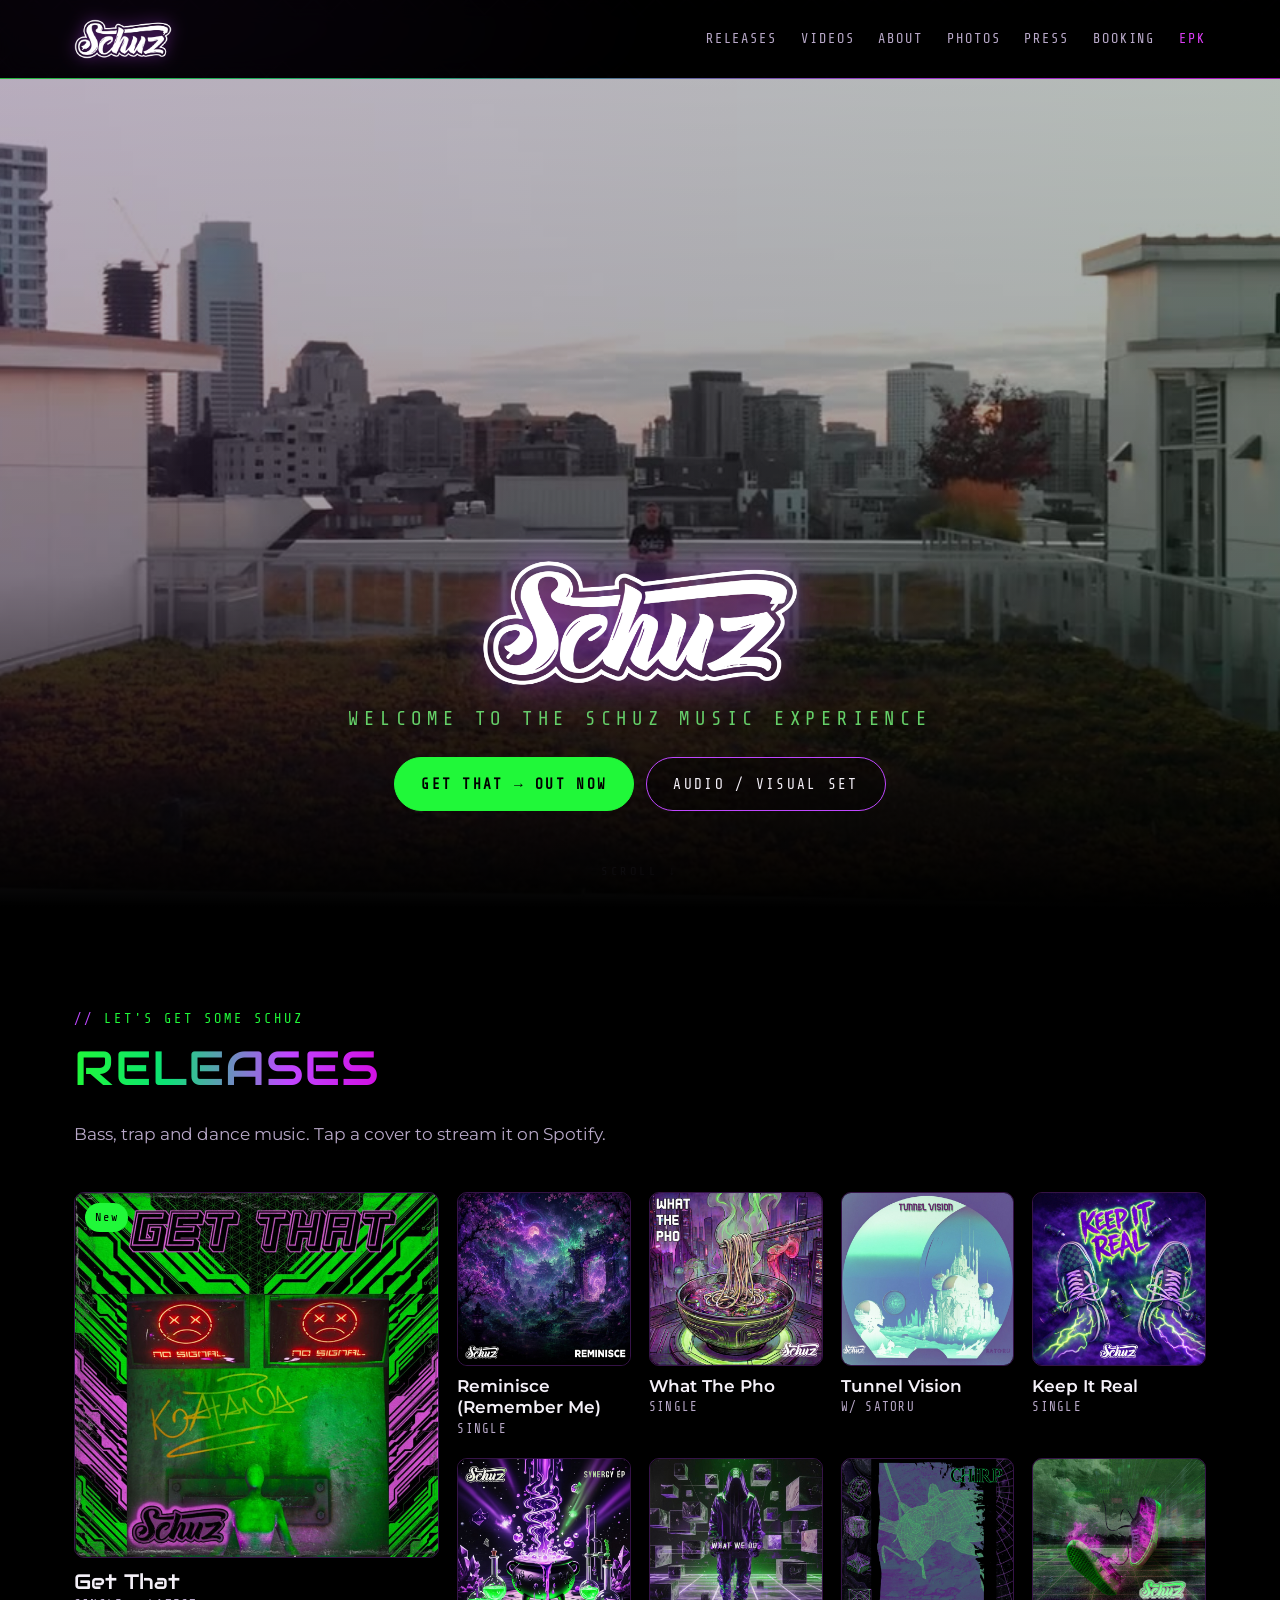
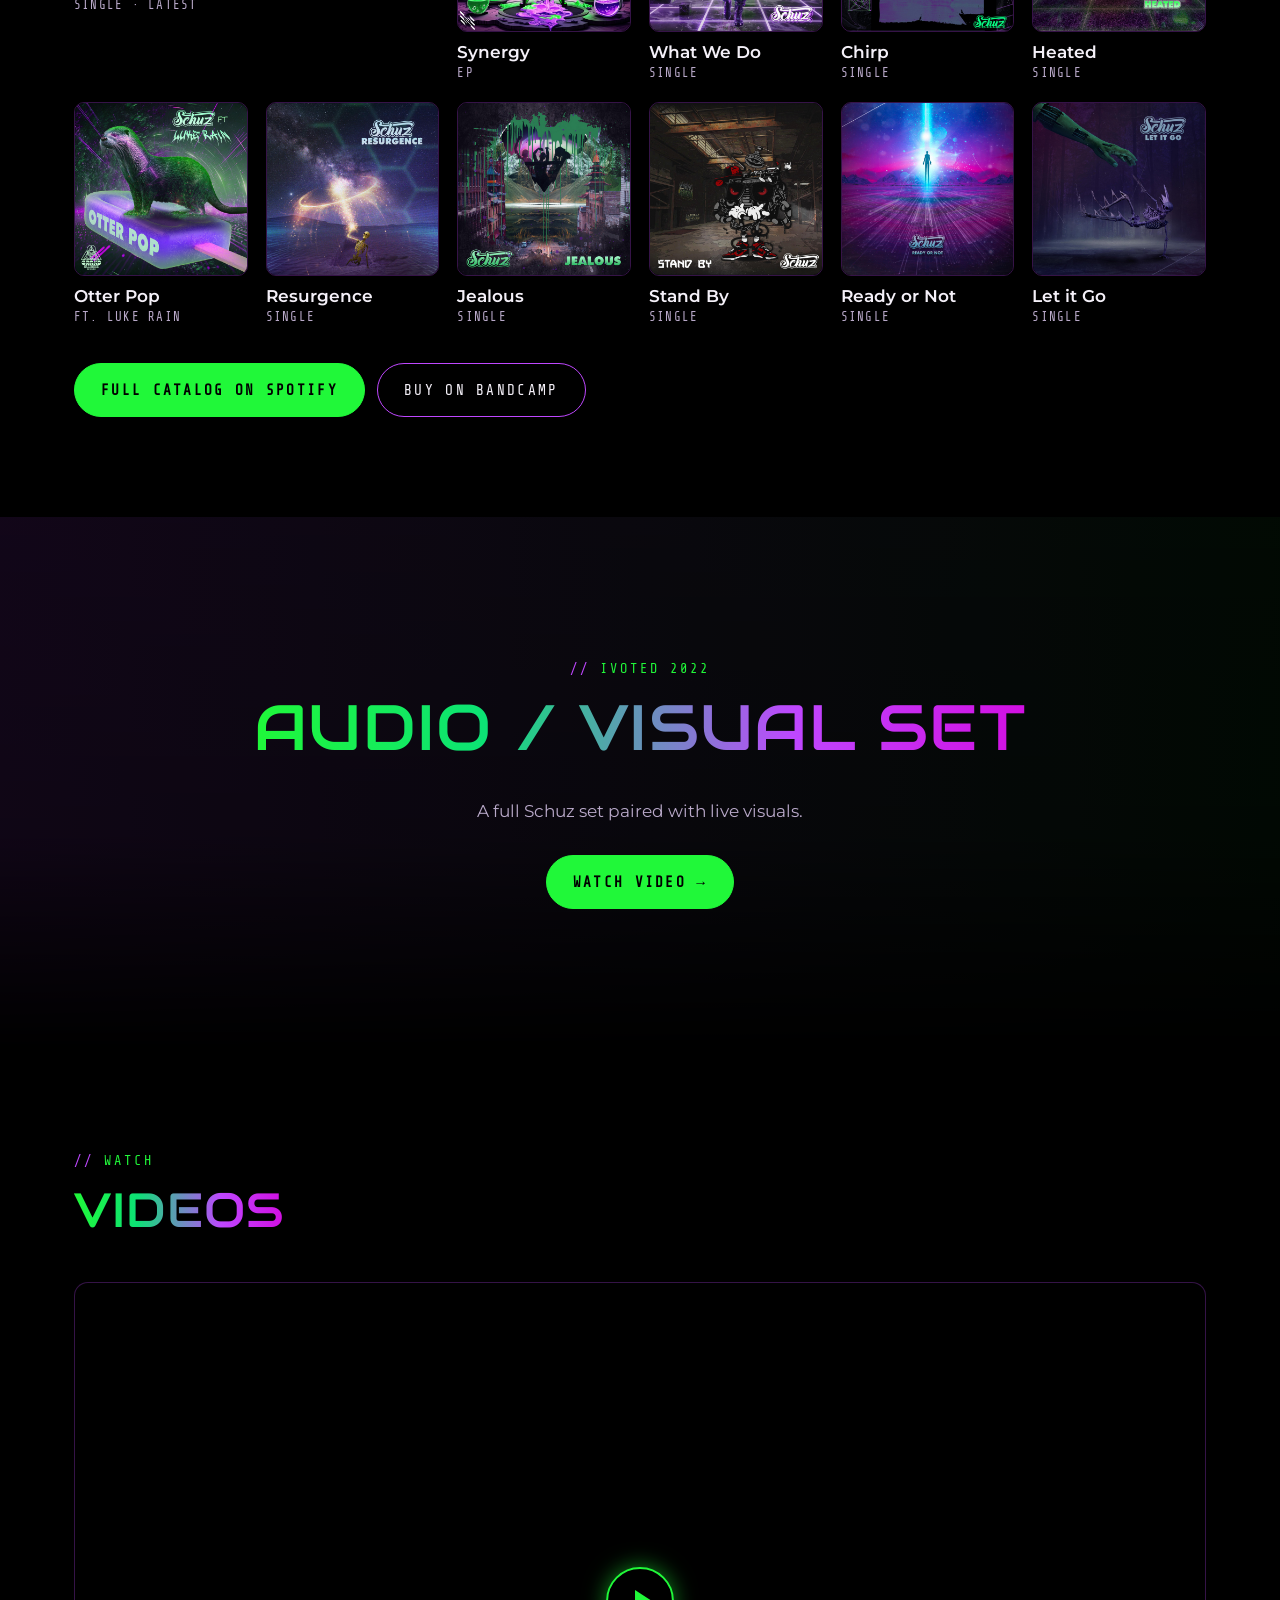
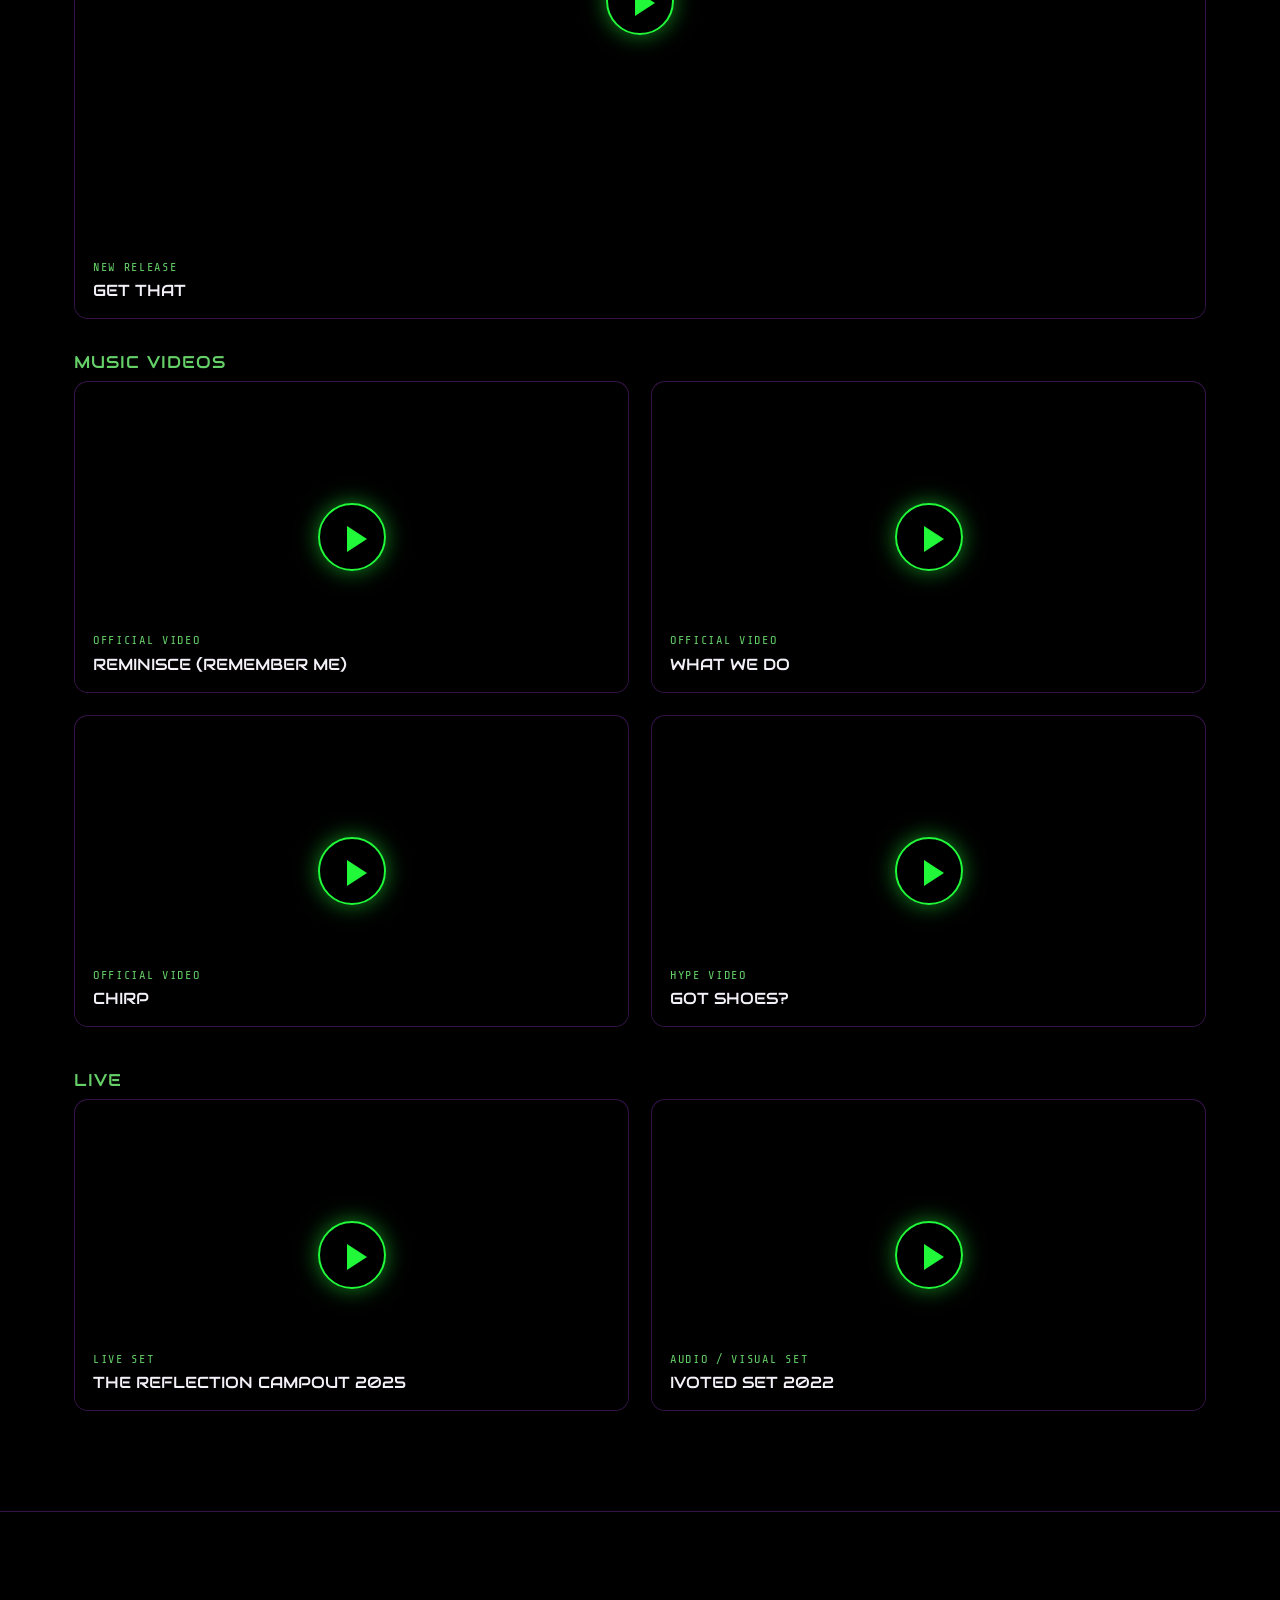
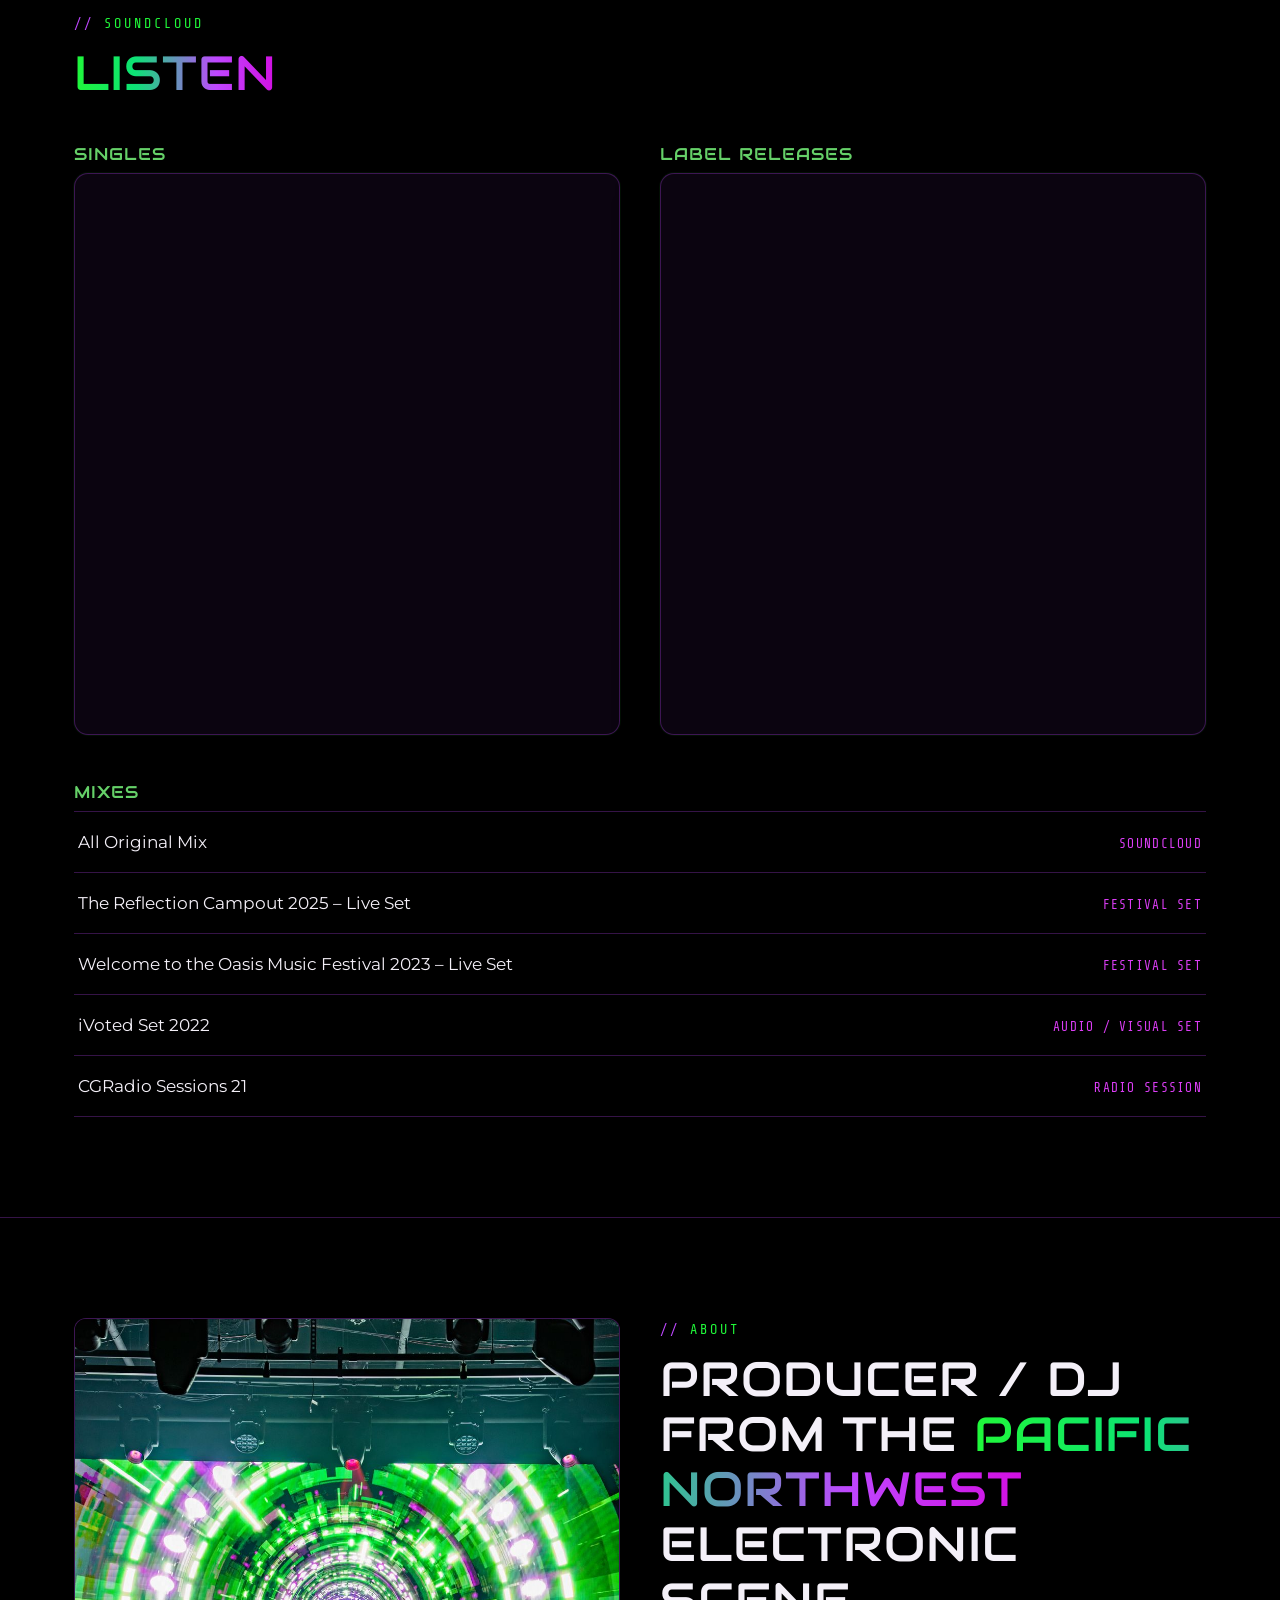
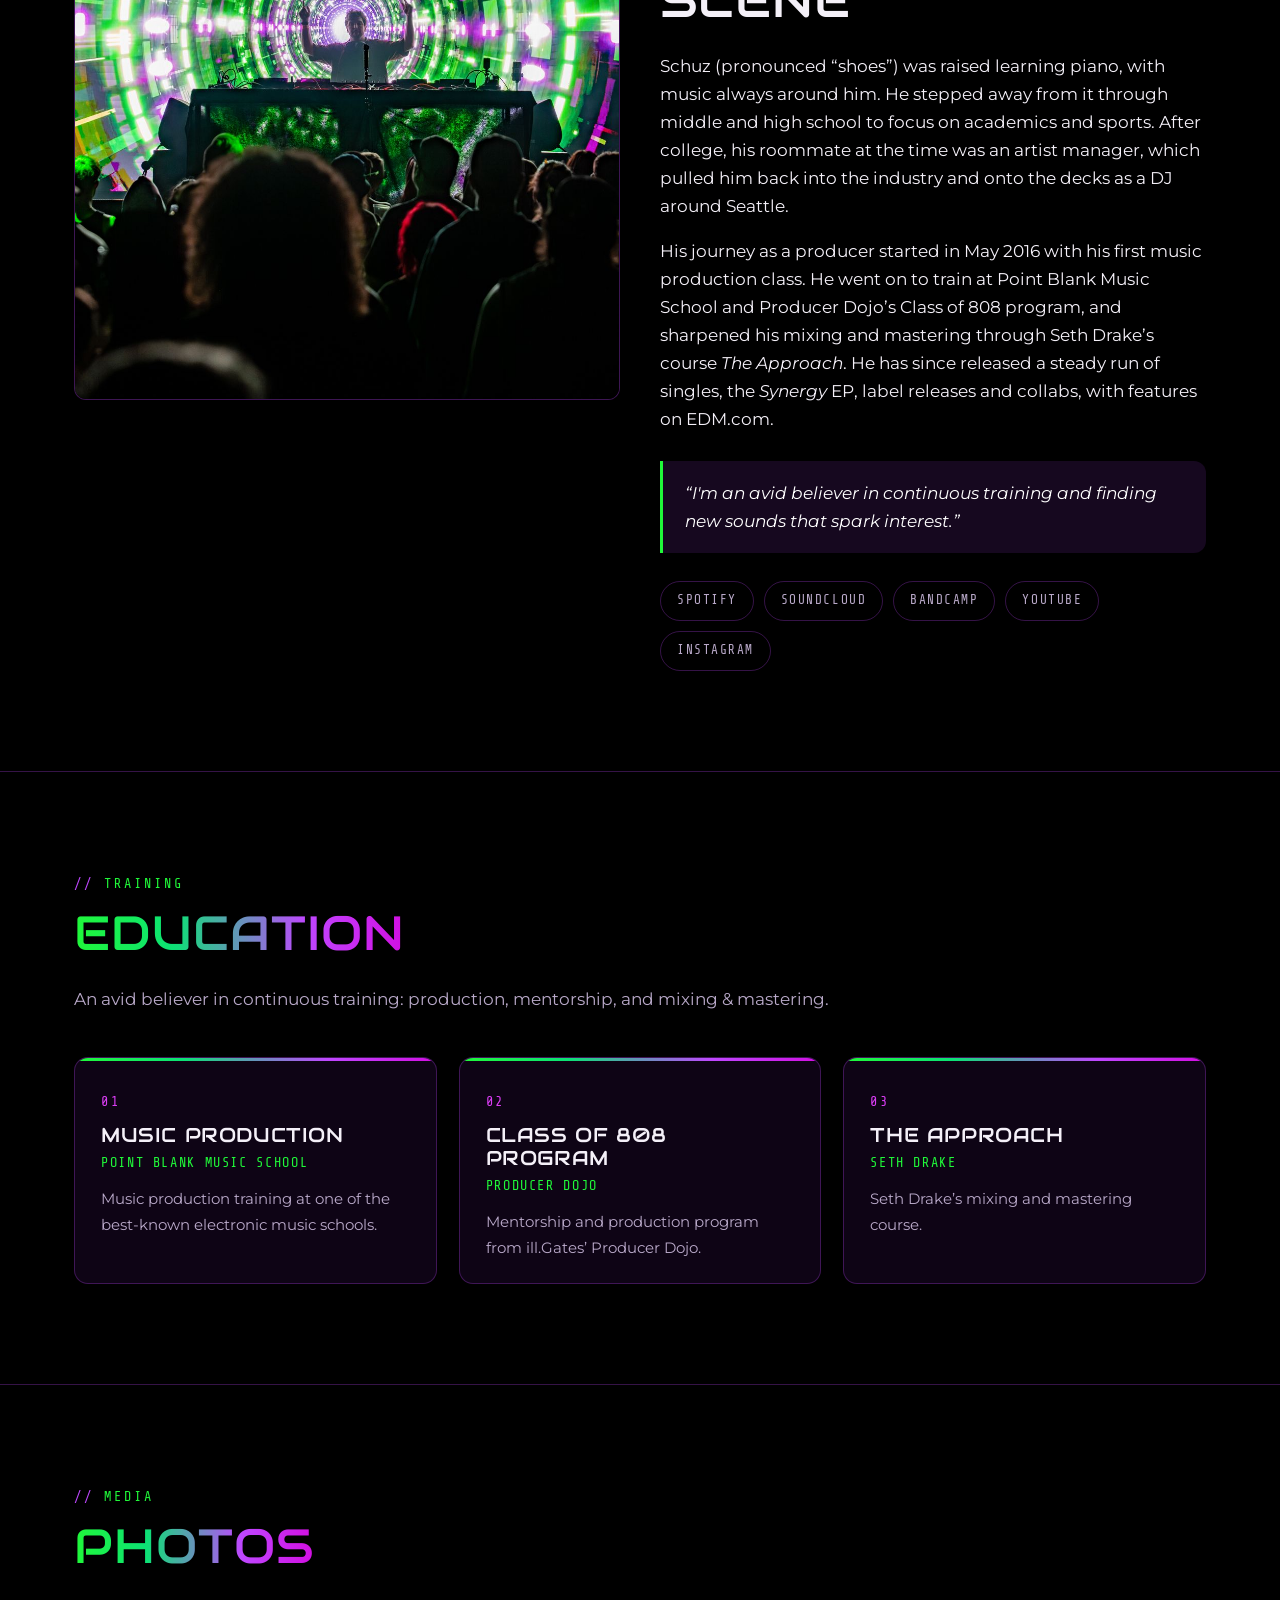
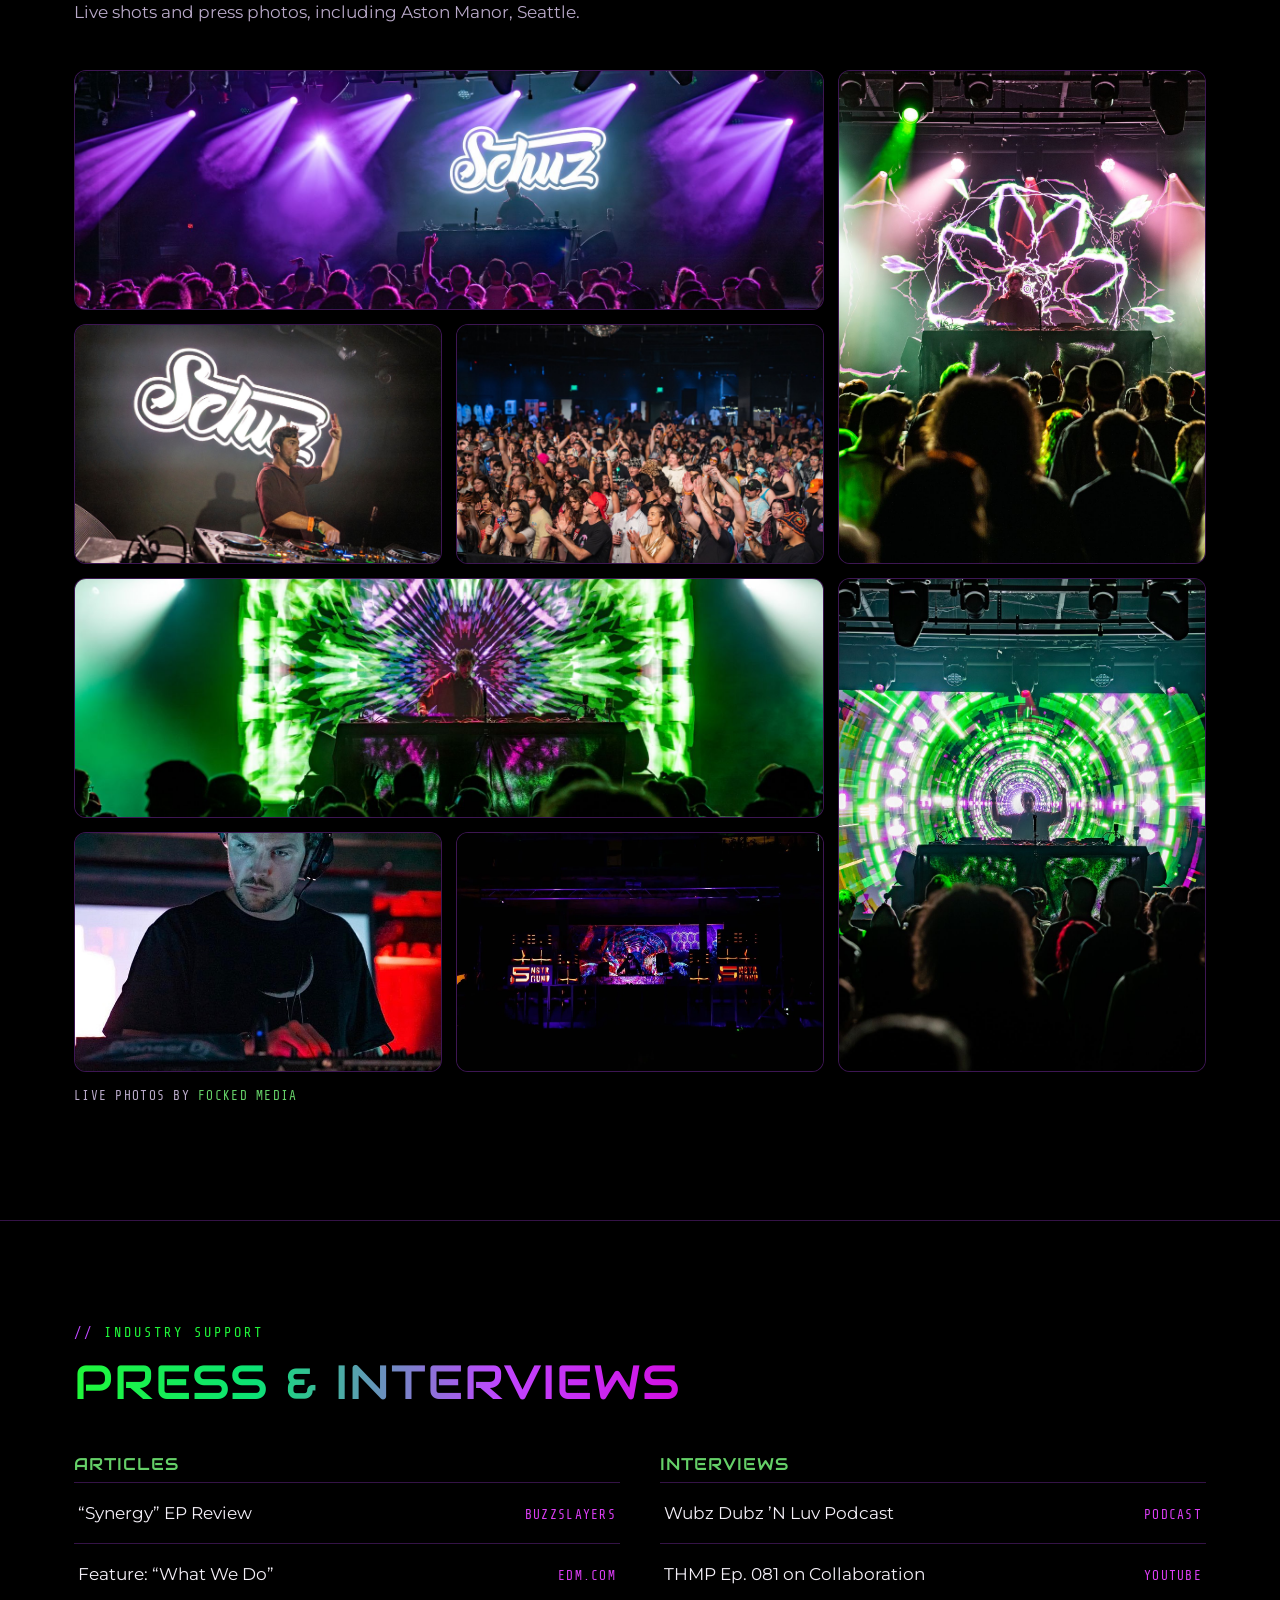
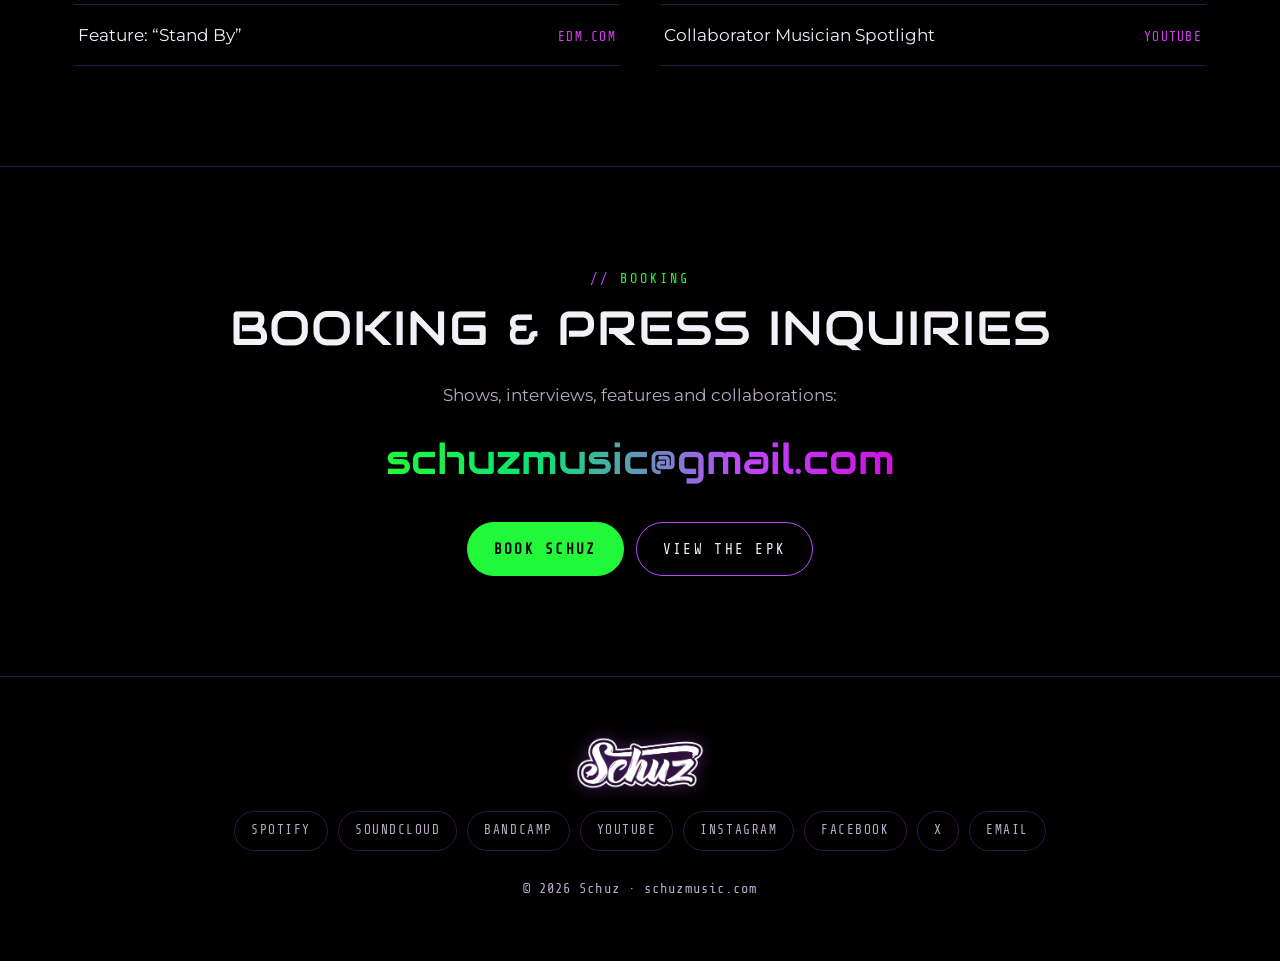
==== commit 556b45fc: "Add Focked Media live photo gallery; press downloads on EPK; new About and bio photos Co-Authored-By" ====
--- a/index.html
+++ b/index.html
@@ -18,8 +18,8 @@
   <link rel="preconnect" href="https://fonts.googleapis.com">
   <link rel="preconnect" href="https://fonts.gstatic.com" crossorigin>
   <link href="https://fonts.googleapis.com/css2?family=Audiowide&family=Montserrat:wght@400;600;700&family=Share+Tech+Mono&display=swap" rel="stylesheet">
-  <link rel="stylesheet" href="assets/style.css?v=202611192001">
-  <script src="assets/site.js?v=202611192001" defer></script>
+  <link rel="stylesheet" href="assets/style.css?v=202611192007">
+  <script src="assets/site.js?v=202611192007" defer></script>
 </head>
 <body>
 <header class="site-header">
@@ -153,7 +153,7 @@
   <!-- ABOUT -->
   <section id="about">
     <div class="wrap grid-2">
-      <a class="photo" href="images/epk-photo-1.jpg" target="_blank"><img loading="lazy" src="images/epk-photo-1.jpg" alt="Schuz DJing" onerror="this.onerror=null;this.src='https://static.wixstatic.com/media/feb2db_843b74ad14c74a41a1388d8b9cd171cd~mv2.jpg'"></a>
+      <a class="photo" href="images/press/fm-tunnel.jpg" target="_blank"><img loading="lazy" src="images/live/fm-tunnel.jpg" alt="Schuz with arms raised in front of a green tunnel visual"></a>
       <div>
         <p class="eyebrow">About</p>
         <h2>Producer / DJ from the <span class="grad-text">Pacific Northwest</span> electronic scene</h2>
@@ -195,17 +195,17 @@
         <h2><span class="grad-text">Photos</span></h2>
         <p class="muted">Live shots and press photos, including Aston Manor, Seattle.</p>
       </div>
-      <div class="photos">
-<a class="photo" href="images/epk-photo-1.jpg" target="_blank"><img loading="lazy" src="images/epk-photo-1.jpg" alt="Schuz DJing" onerror="this.onerror=null;this.src='https://static.wixstatic.com/media/feb2db_843b74ad14c74a41a1388d8b9cd171cd~mv2.jpg'"></a>
-<a class="photo" href="images/epk-photo-2.jpg" target="_blank"><img loading="lazy" src="images/epk-photo-2.jpg" alt="Schuz live on stage" onerror="this.onerror=null;this.src='https://static.wixstatic.com/media/feb2db_3ecab4b8e2514b018205f5c403240393~mv2.jpg'"></a>
-<a class="photo" href="images/live-aston-manor.jpg" target="_blank"><img loading="lazy" src="images/live-aston-manor.jpg" alt="Schuz live at Aston Manor, Seattle" onerror="this.onerror=null;this.src='https://images.squarespace-cdn.com/content/v1/58a359994402439f40370c7b/1695354976595-M25AXAHCMDE8Z5FQ7RJP/5D6DD038-A7A1-4371-893F-D45AA2152FE5.JPG'"></a>
-<a class="photo" href="images/press-2.jpg" target="_blank"><img loading="lazy" src="images/press-2.jpg" alt="Schuz portrait" onerror="this.onerror=null;this.src='https://images.squarespace-cdn.com/content/v1/58a359994402439f40370c7b/1695354976522-R0MA7KNY0KK1XTUEP9II/1D3F9439-301A-474D-8AA5-25B1115A0A15.JPG'"></a>
-<a class="photo" href="images/epk-photo-3.jpg" target="_blank"><img loading="lazy" src="images/epk-photo-3.jpg" alt="Schuz photo" onerror="this.onerror=null;this.src='https://static.wixstatic.com/media/feb2db_0c685bed2dfa4ef1b04a9ee6882e7b96~mv2.jpg'"></a>
-<a class="photo" href="images/press-1.jpeg" target="_blank"><img loading="lazy" src="images/press-1.jpeg" alt="Schuz press photo" onerror="this.onerror=null;this.src='https://images.squarespace-cdn.com/content/v1/58a359994402439f40370c7b/1695355032621-QRXECKOLP7GYYOPWCU46/pressphoto_1.jpeg'"></a>
-<a class="photo" href="images/live-seattle-4.jpg" target="_blank"><img loading="lazy" src="images/live-seattle-4.jpg" alt="Schuz performing in Seattle" onerror="this.onerror=null;this.src='https://images.squarespace-cdn.com/content/v1/58a359994402439f40370c7b/1695355090209-EBKBHIT2OBBB01H35YQP/SD+Seattle-4.jpg'"></a>
-<a class="photo" href="images/press-3.jpeg" target="_blank"><img loading="lazy" src="images/press-3.jpeg" alt="Schuz press photo" onerror="this.onerror=null;this.src='https://images.squarespace-cdn.com/content/v1/58a359994402439f40370c7b/1695355031194-6MYW3F1KG6UULHBLBZ7F/pressphoto_2.jpeg'"></a>
-<a class="photo" href="images/live-seattle-12.jpg" target="_blank"><img loading="lazy" src="images/live-seattle-12.jpg" alt="Schuz performing in Seattle" onerror="this.onerror=null;this.src='https://images.squarespace-cdn.com/content/v1/58a359994402439f40370c7b/1695355090510-OCWT2Z7HHB52T39ILGDM/SD+Seattle-12.jpg'"></a>
-      </div>
+      <div class="gallery">
+<a class="g-item wide" href="images/press/fm-purple-logo.jpg" target="_blank"><img loading="lazy" src="images/live/fm-purple-logo.jpg" alt="Schuz performing under the Schuz logo with purple lights and a packed crowd"></a>
+<a class="g-item tall" href="images/press/fm-flower.jpg" target="_blank"><img loading="lazy" src="images/live/fm-flower.jpg" alt="Schuz DJing in front of a green and purple visual"></a>
+<a class="g-item " href="images/press/fm-logo-wave.jpg" target="_blank"><img loading="lazy" src="images/live/fm-logo-wave.jpg" alt="Schuz raising a hand in front of the glowing Schuz logo"></a>
+<a class="g-item " href="images/press/fm-crowd.jpg" target="_blank"><img loading="lazy" src="images/live/fm-crowd.jpg" alt="Crowd cheering at a Schuz show"></a>
+<a class="g-item wide" href="images/press/fm-kaleido.jpg" target="_blank"><img loading="lazy" src="images/live/fm-kaleido.jpg" alt="Schuz DJing in front of a green kaleidoscope visual"></a>
+<a class="g-item tall" href="images/press/fm-tunnel.jpg" target="_blank"><img loading="lazy" src="images/live/fm-tunnel.jpg" alt="Schuz with arms raised in front of a green tunnel visual"></a>
+<a class="g-item" href="images/epk-photo-1.jpg" target="_blank"><img loading="lazy" src="images/epk-photo-1.jpg" alt="Schuz DJing" onerror="this.onerror=null;this.src='https://static.wixstatic.com/media/feb2db_843b74ad14c74a41a1388d8b9cd171cd~mv2.jpg'"></a>
+<a class="g-item" href="images/live-aston-manor.jpg" target="_blank"><img loading="lazy" src="images/live-aston-manor.jpg" alt="Schuz live at Aston Manor, Seattle" onerror="this.onerror=null;this.src='https://images.squarespace-cdn.com/content/v1/58a359994402439f40370c7b/1695354976595-M25AXAHCMDE8Z5FQ7RJP/5D6DD038-A7A1-4371-893F-D45AA2152FE5.JPG'"></a>
+      </div>
+      <p class="credit">Live photos by <strong>Focked Media</strong></p>
     </div>
   </section>
 
--- a/assets/style.css
+++ b/assets/style.css
@@ -272,3 +272,14 @@
 .video-grid.three { grid-template-columns: repeat(3, 1fr); }
 .video-grid.three .yt .cap { font-size: .9rem; }
 @media (max-width: 860px) { .video-grid.three { grid-template-columns: 1fr; } }
+
+/* Live photo gallery (Focked Media) */
+.gallery { display: grid; grid-template-columns: repeat(3, 1fr); grid-auto-rows: 240px; grid-auto-flow: dense; gap: 14px; }
+.g-item { display: block; border-radius: 12px; overflow: hidden; border: 1px solid var(--line); background: #0b0410; }
+.g-item.wide { grid-column: span 2; }
+.g-item.tall { grid-row: span 2; }
+.g-item img { width: 100%; height: 100%; object-fit: cover; transition: transform .45s, filter .45s; }
+.g-item:hover img { transform: scale(1.04); filter: saturate(1.2); }
+.credit { margin-top: 14px; font-family: var(--mono); font-size: .8rem; letter-spacing: .1em; text-transform: uppercase; color: var(--muted); }
+.credit strong { color: var(--green-3); font-weight: 400; }
+@media (max-width: 860px) { .gallery { grid-template-columns: repeat(2, 1fr); grid-auto-rows: 170px; gap: 10px; } }
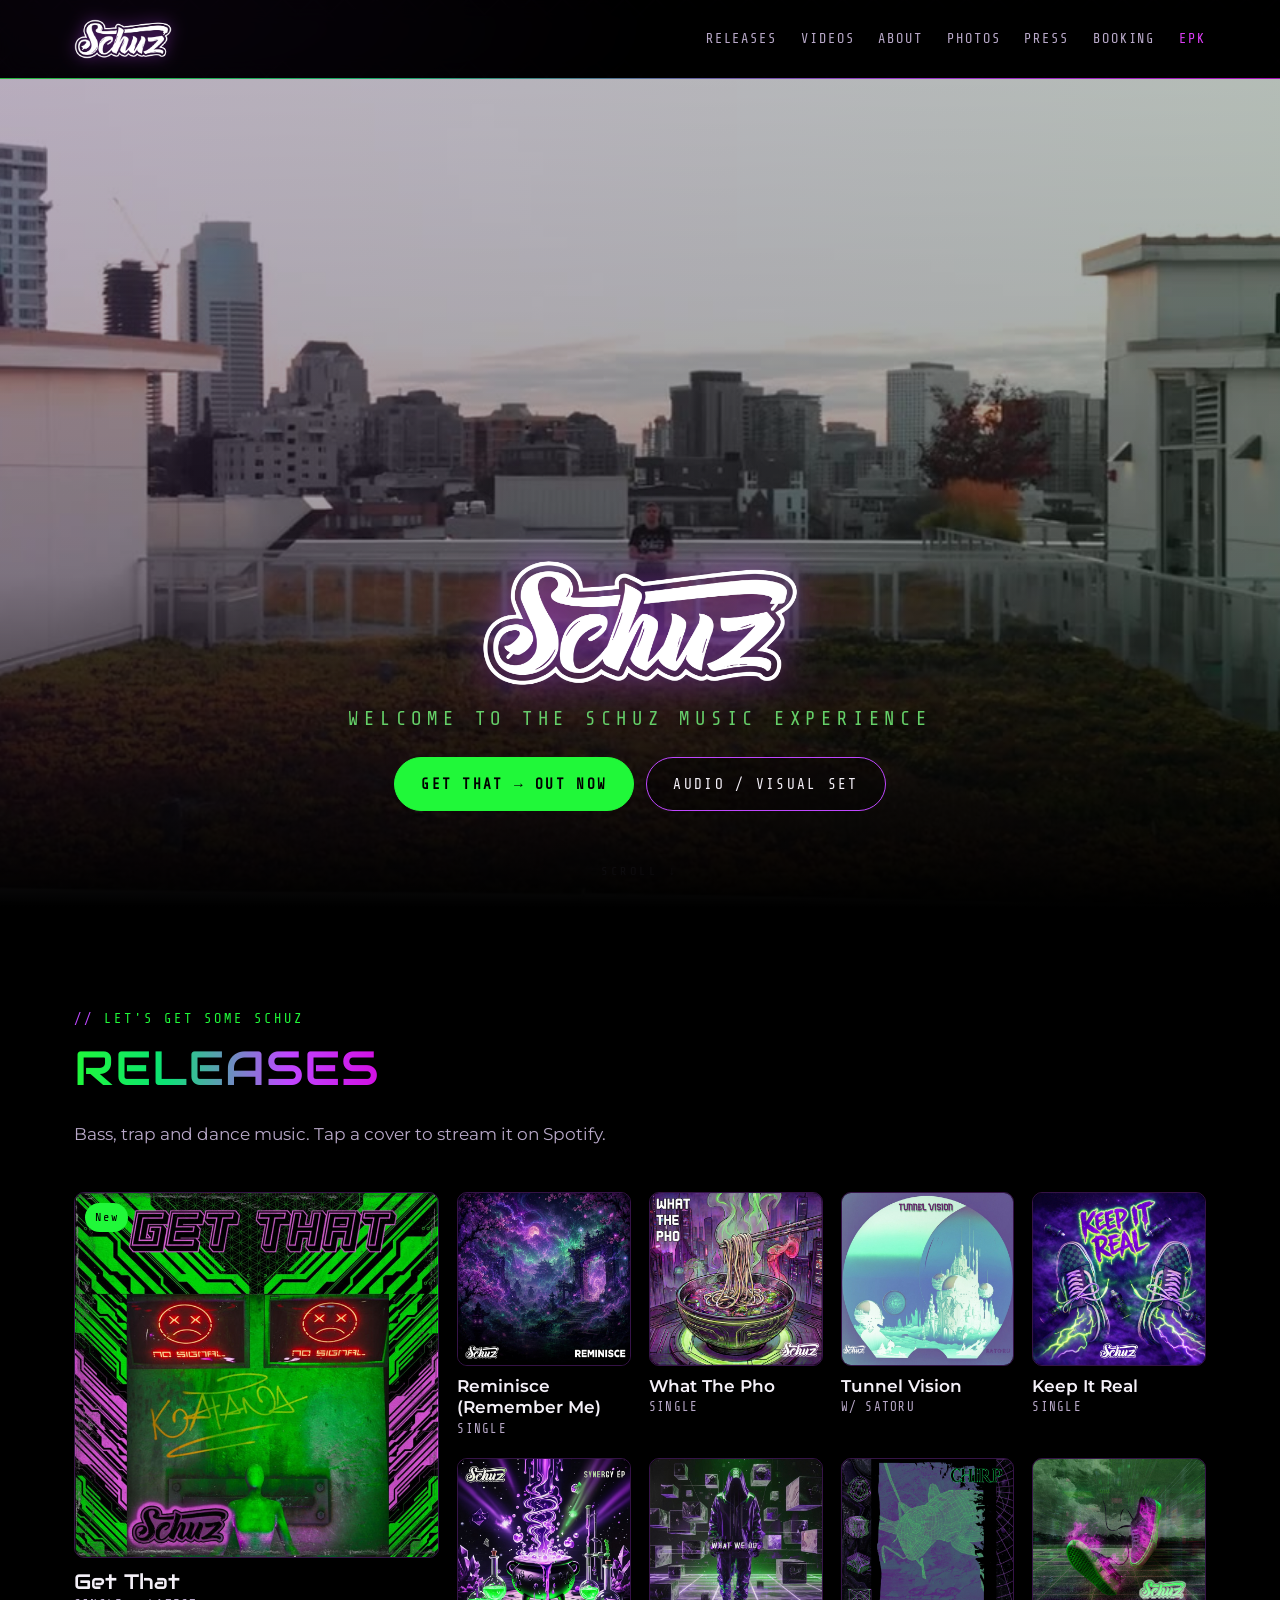
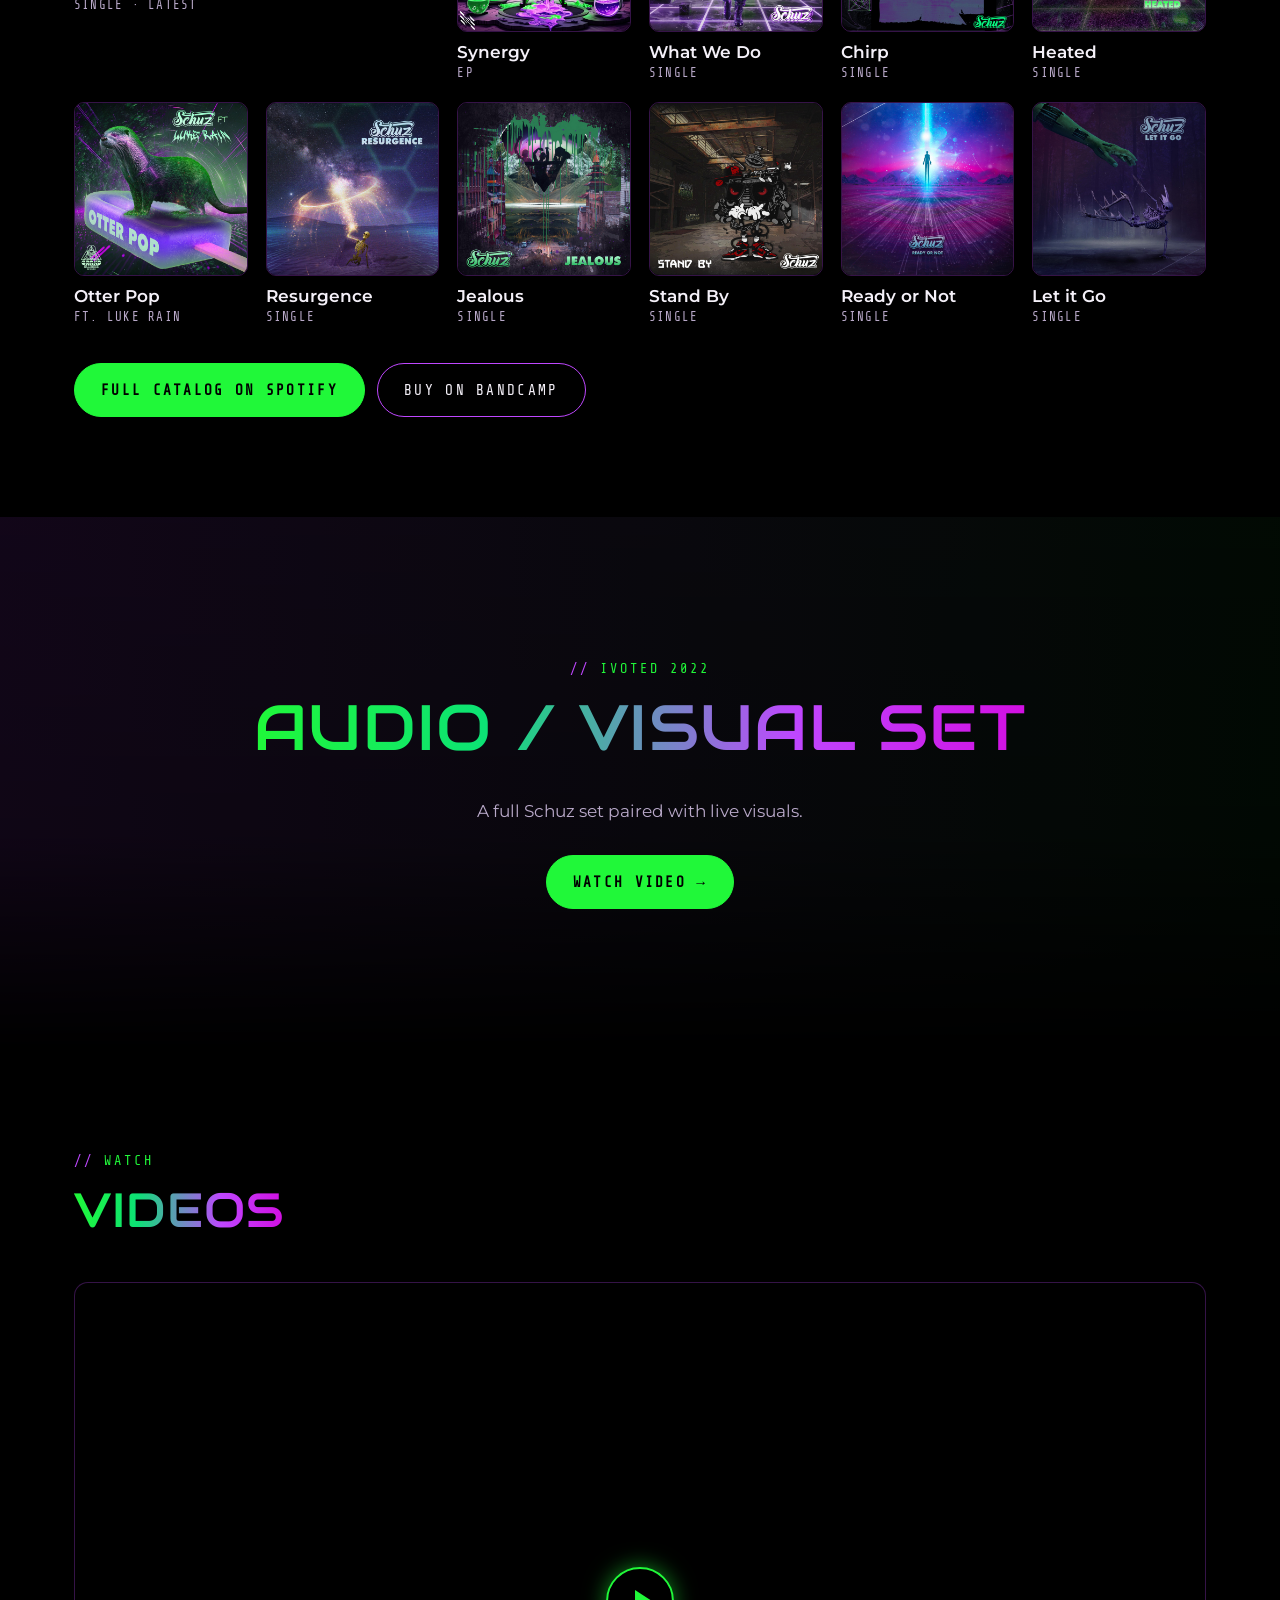
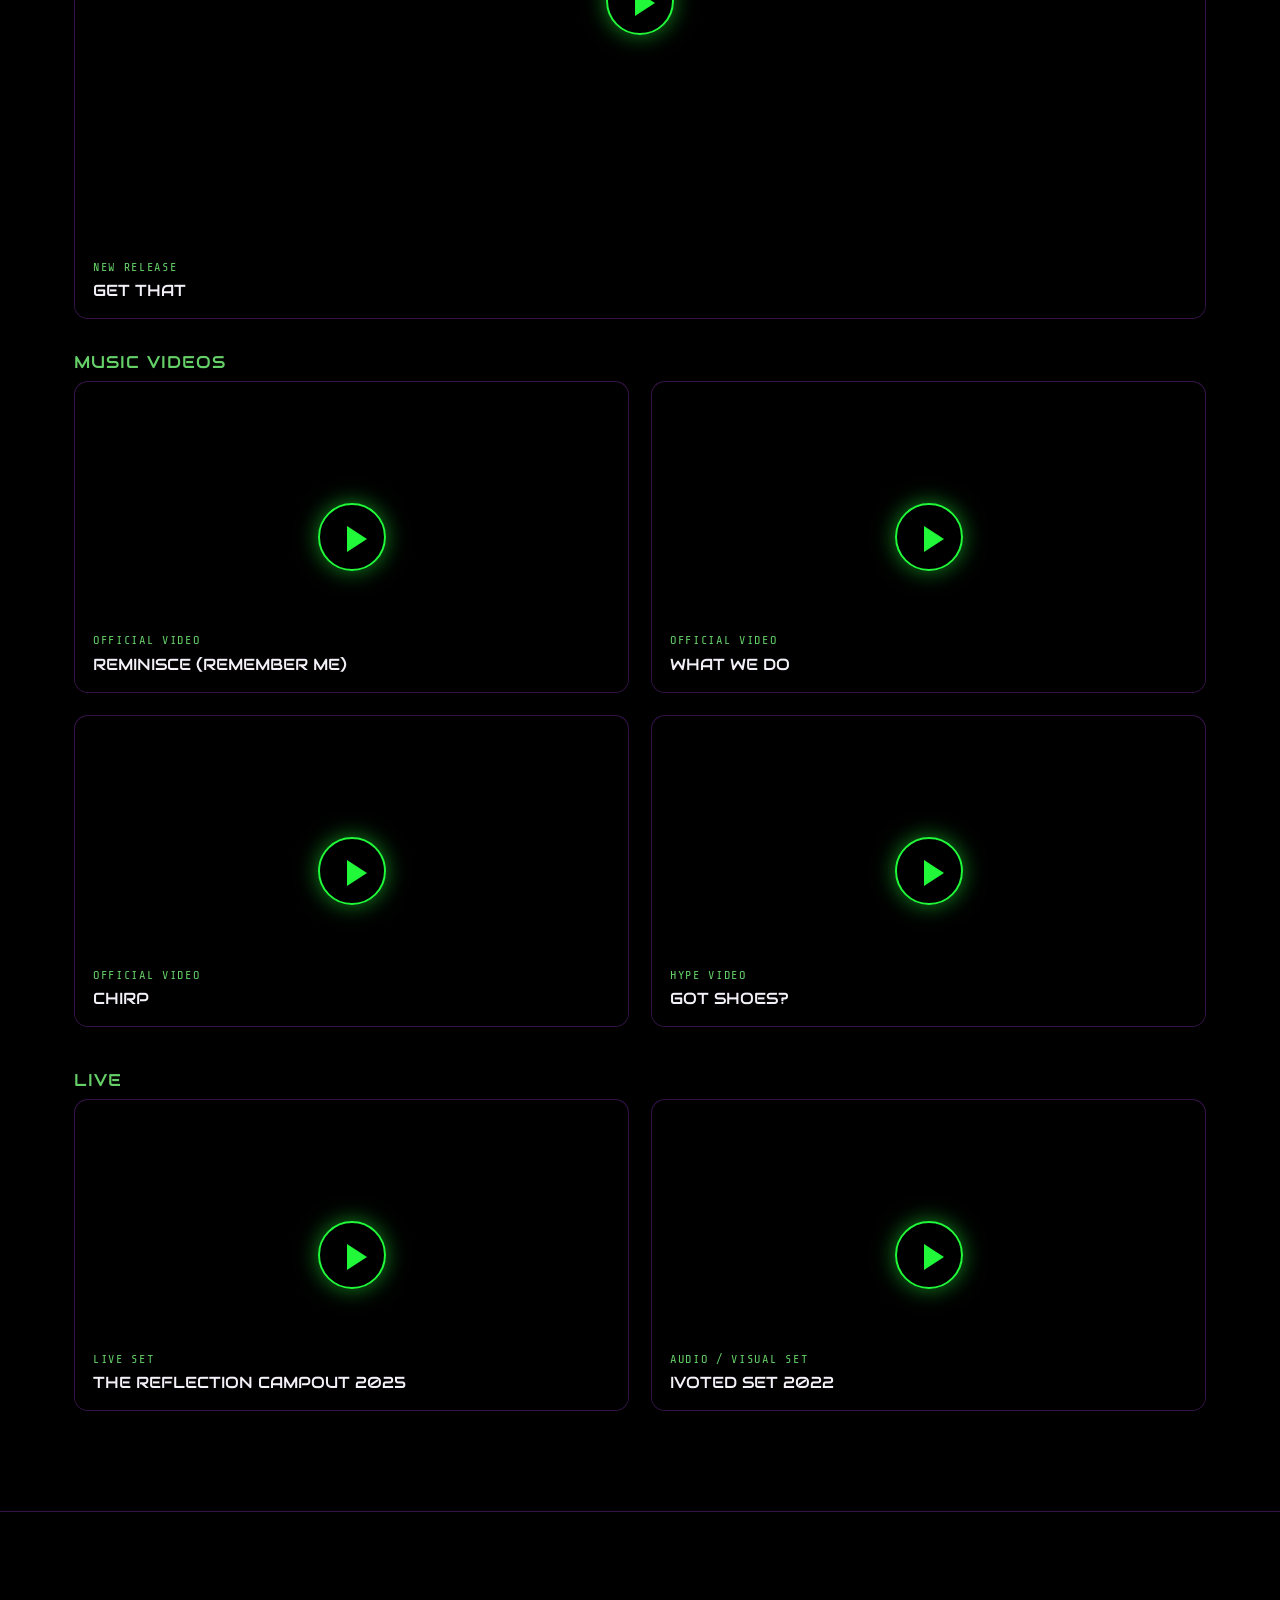
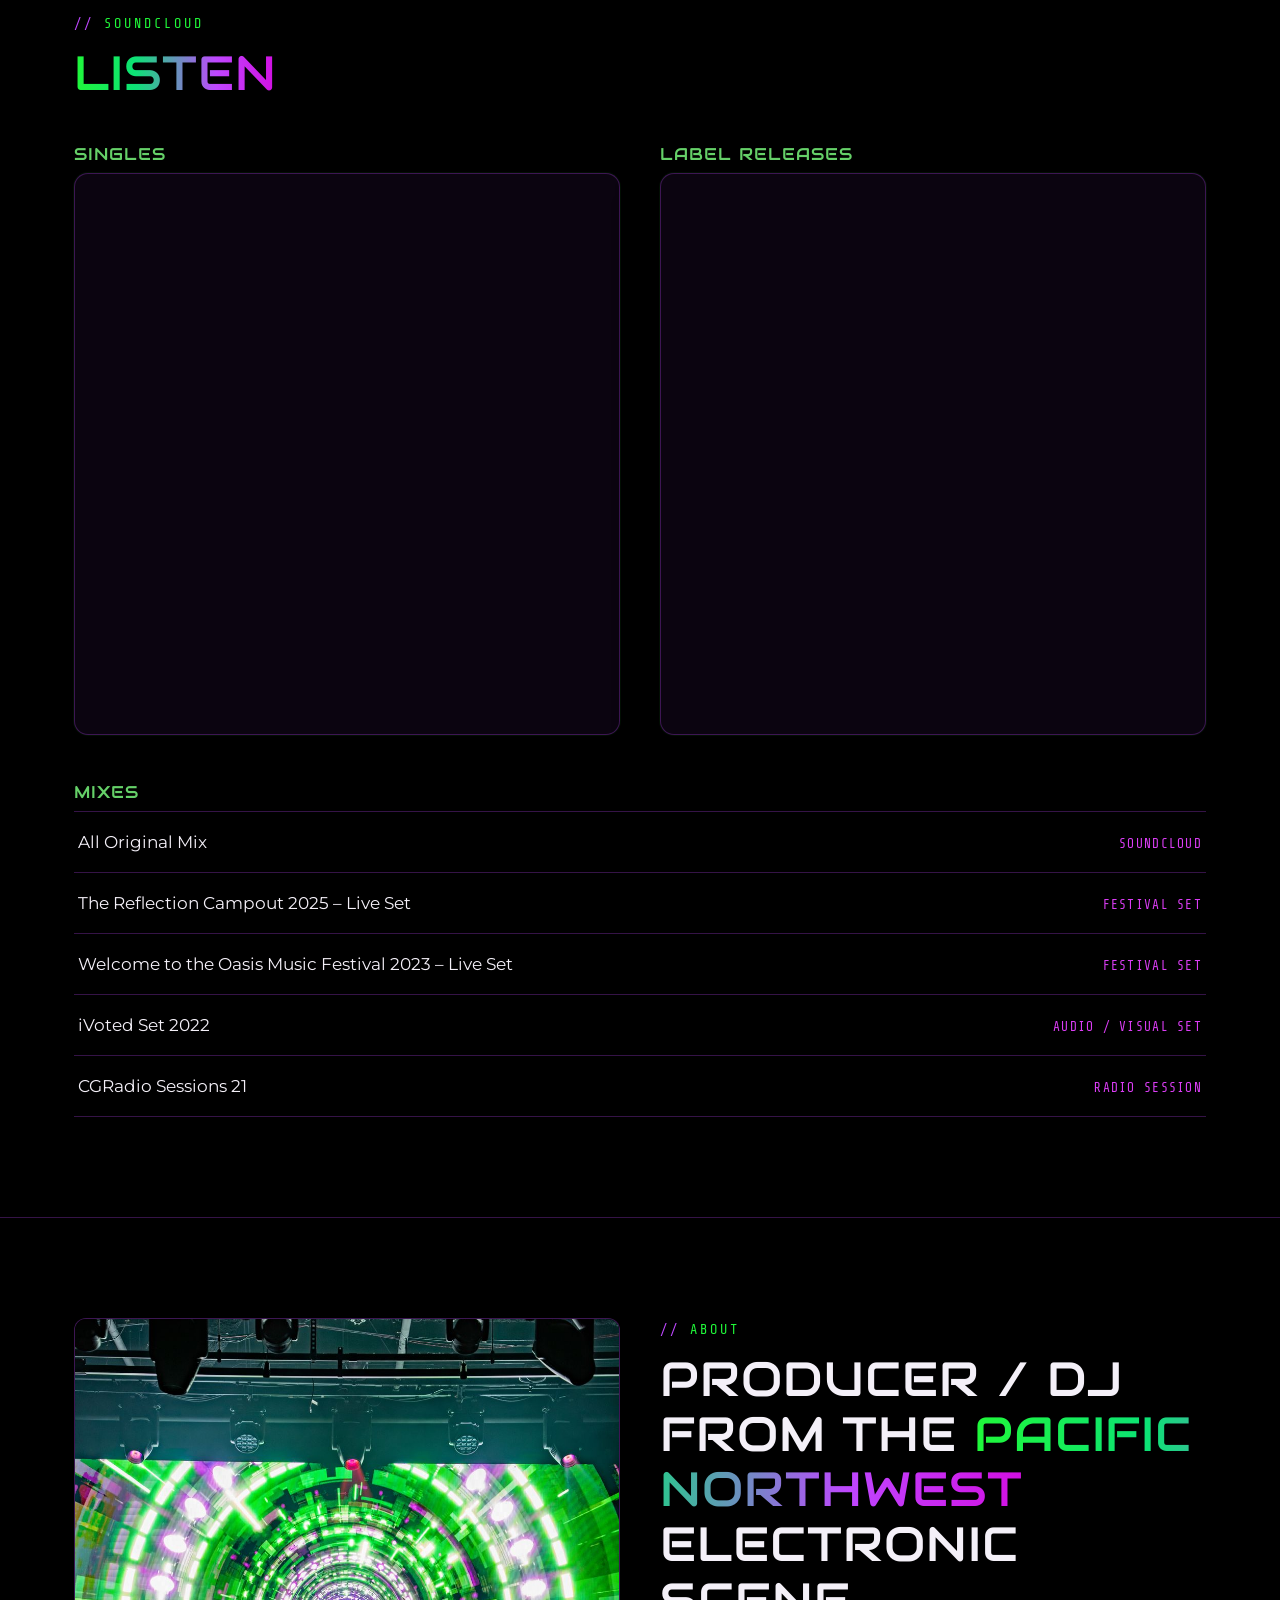
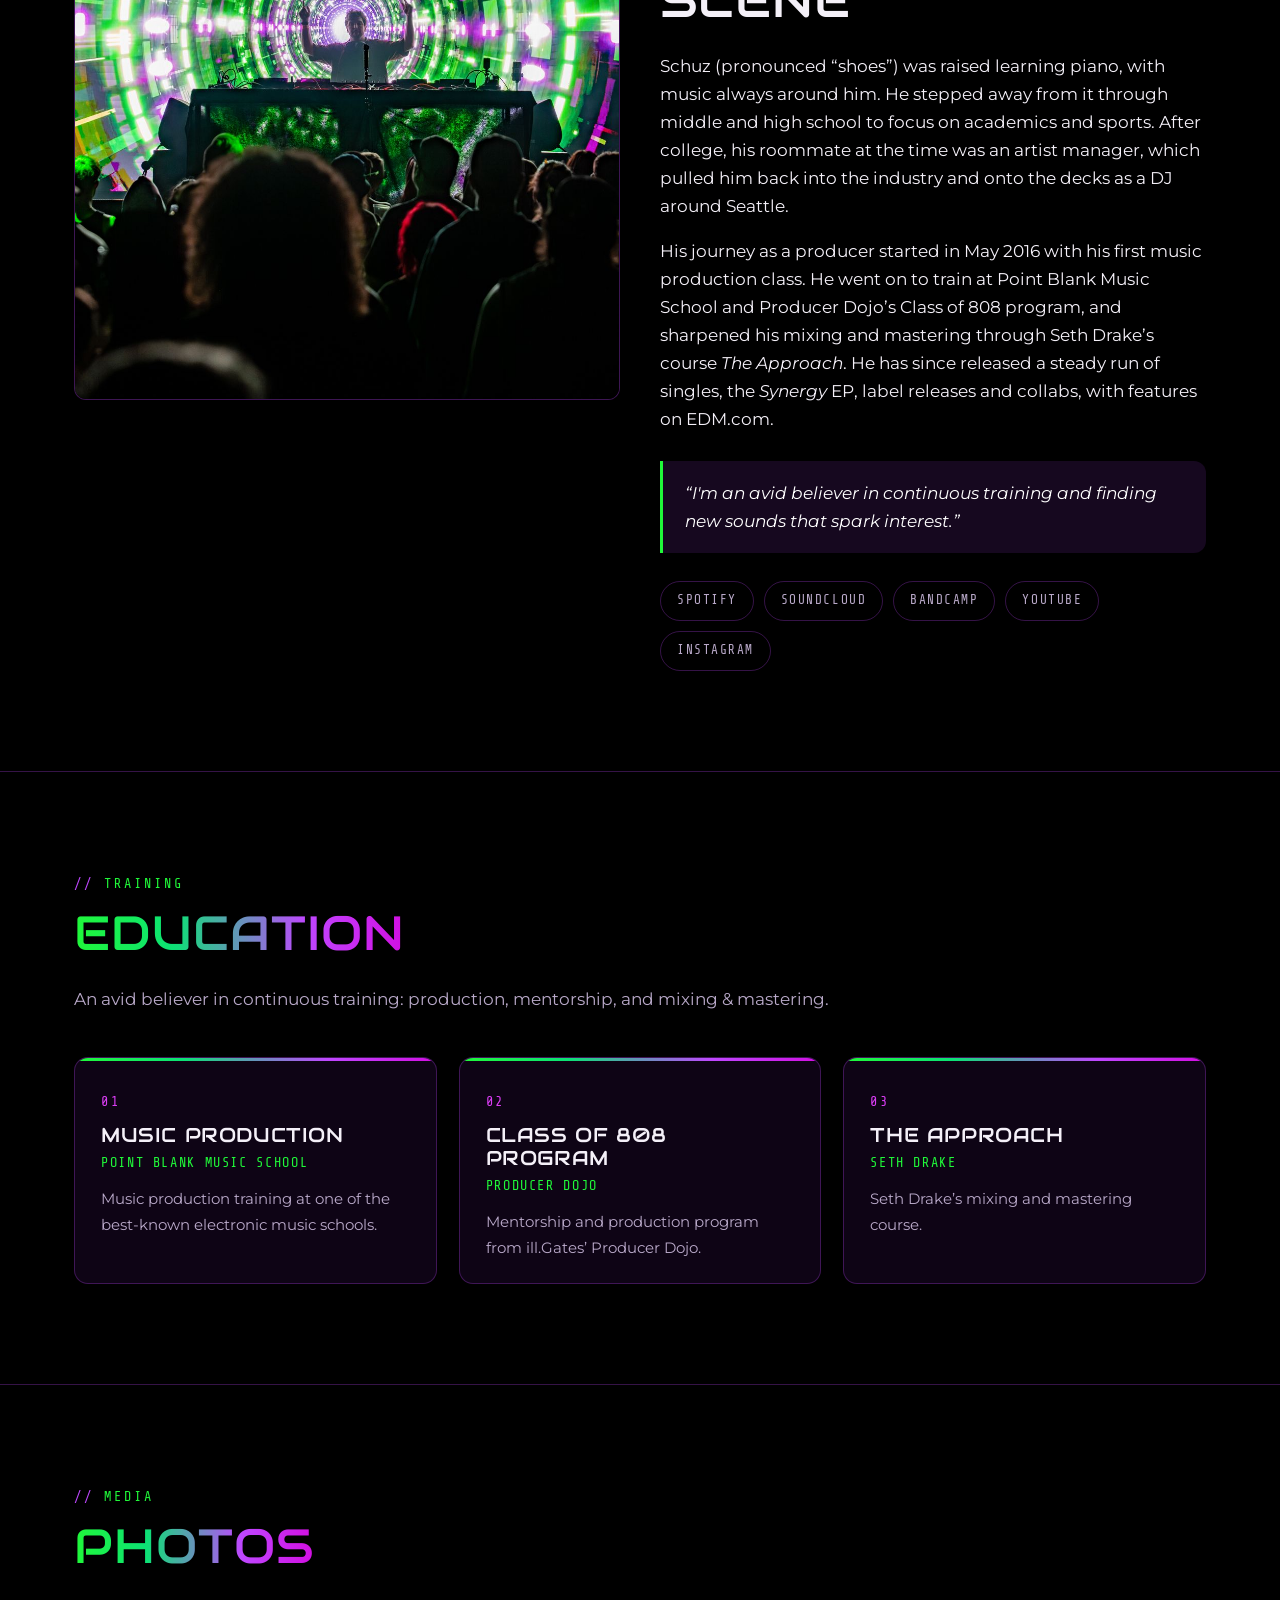
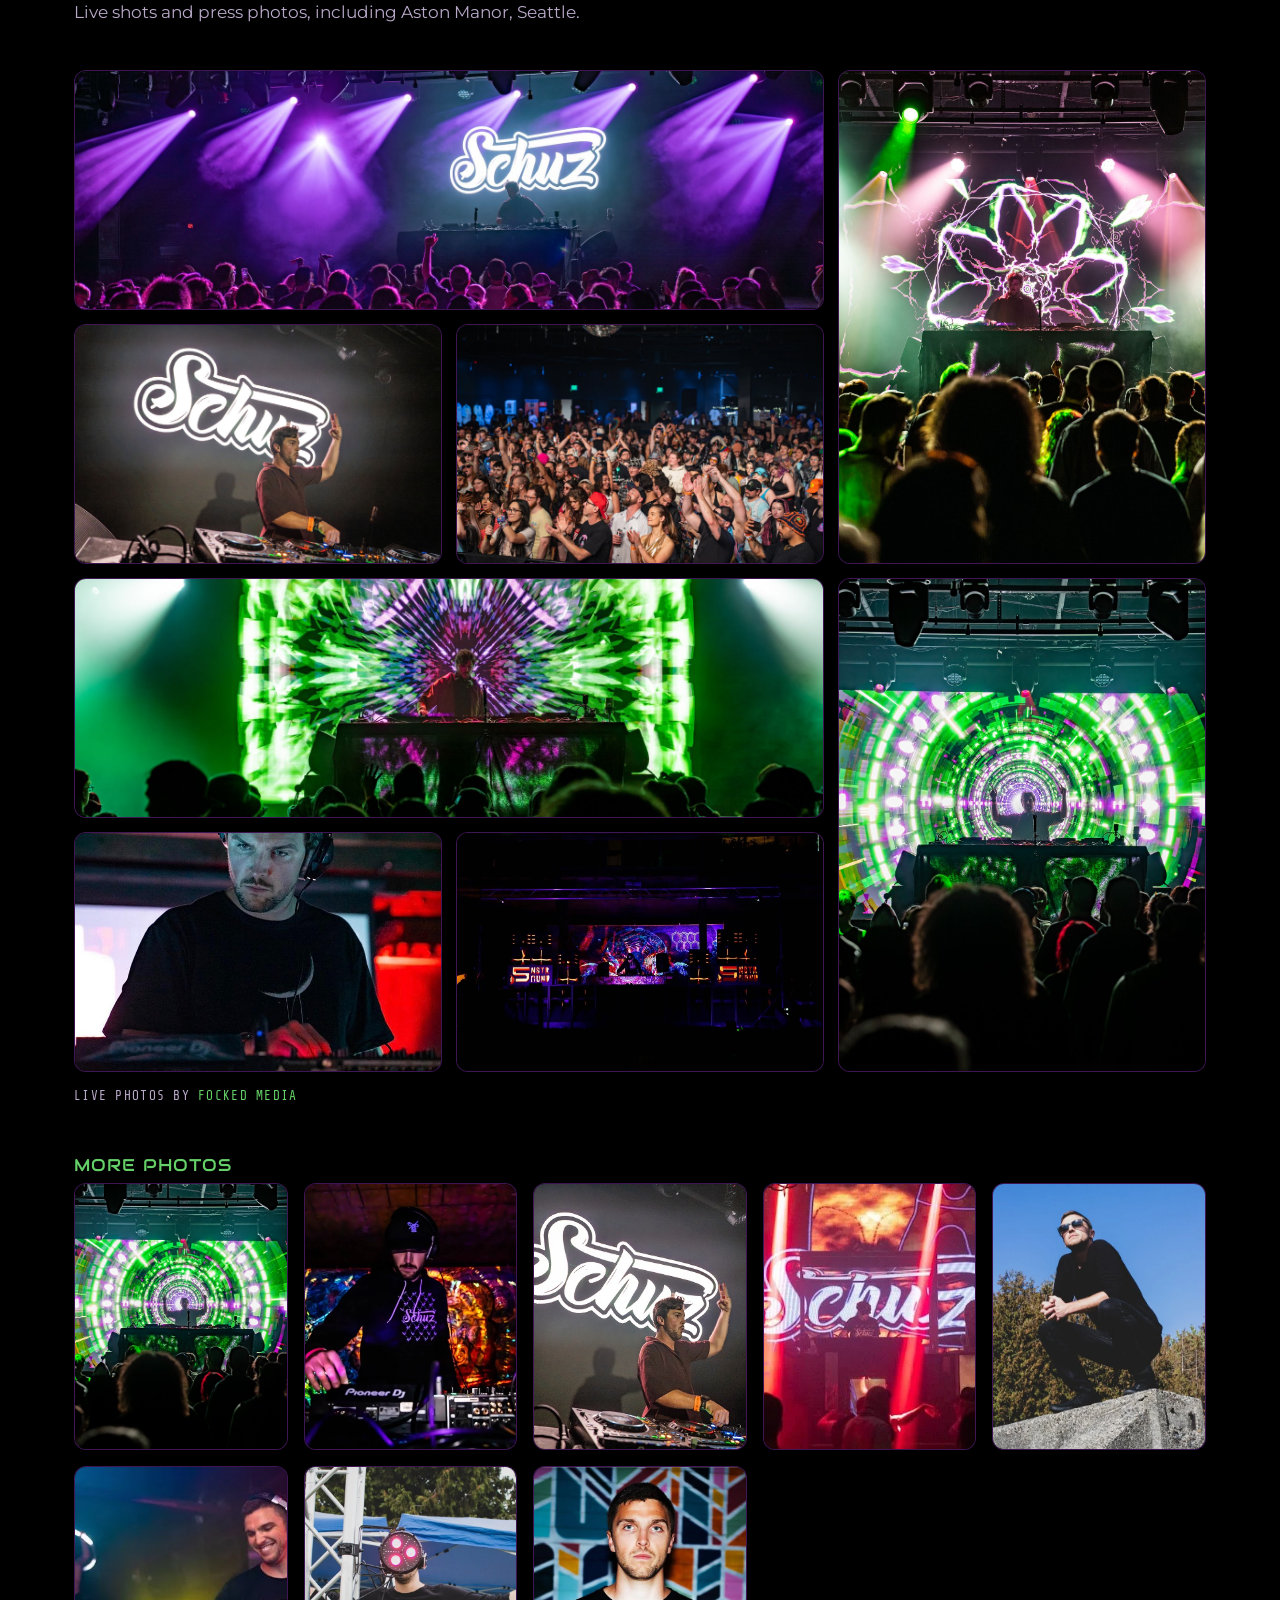
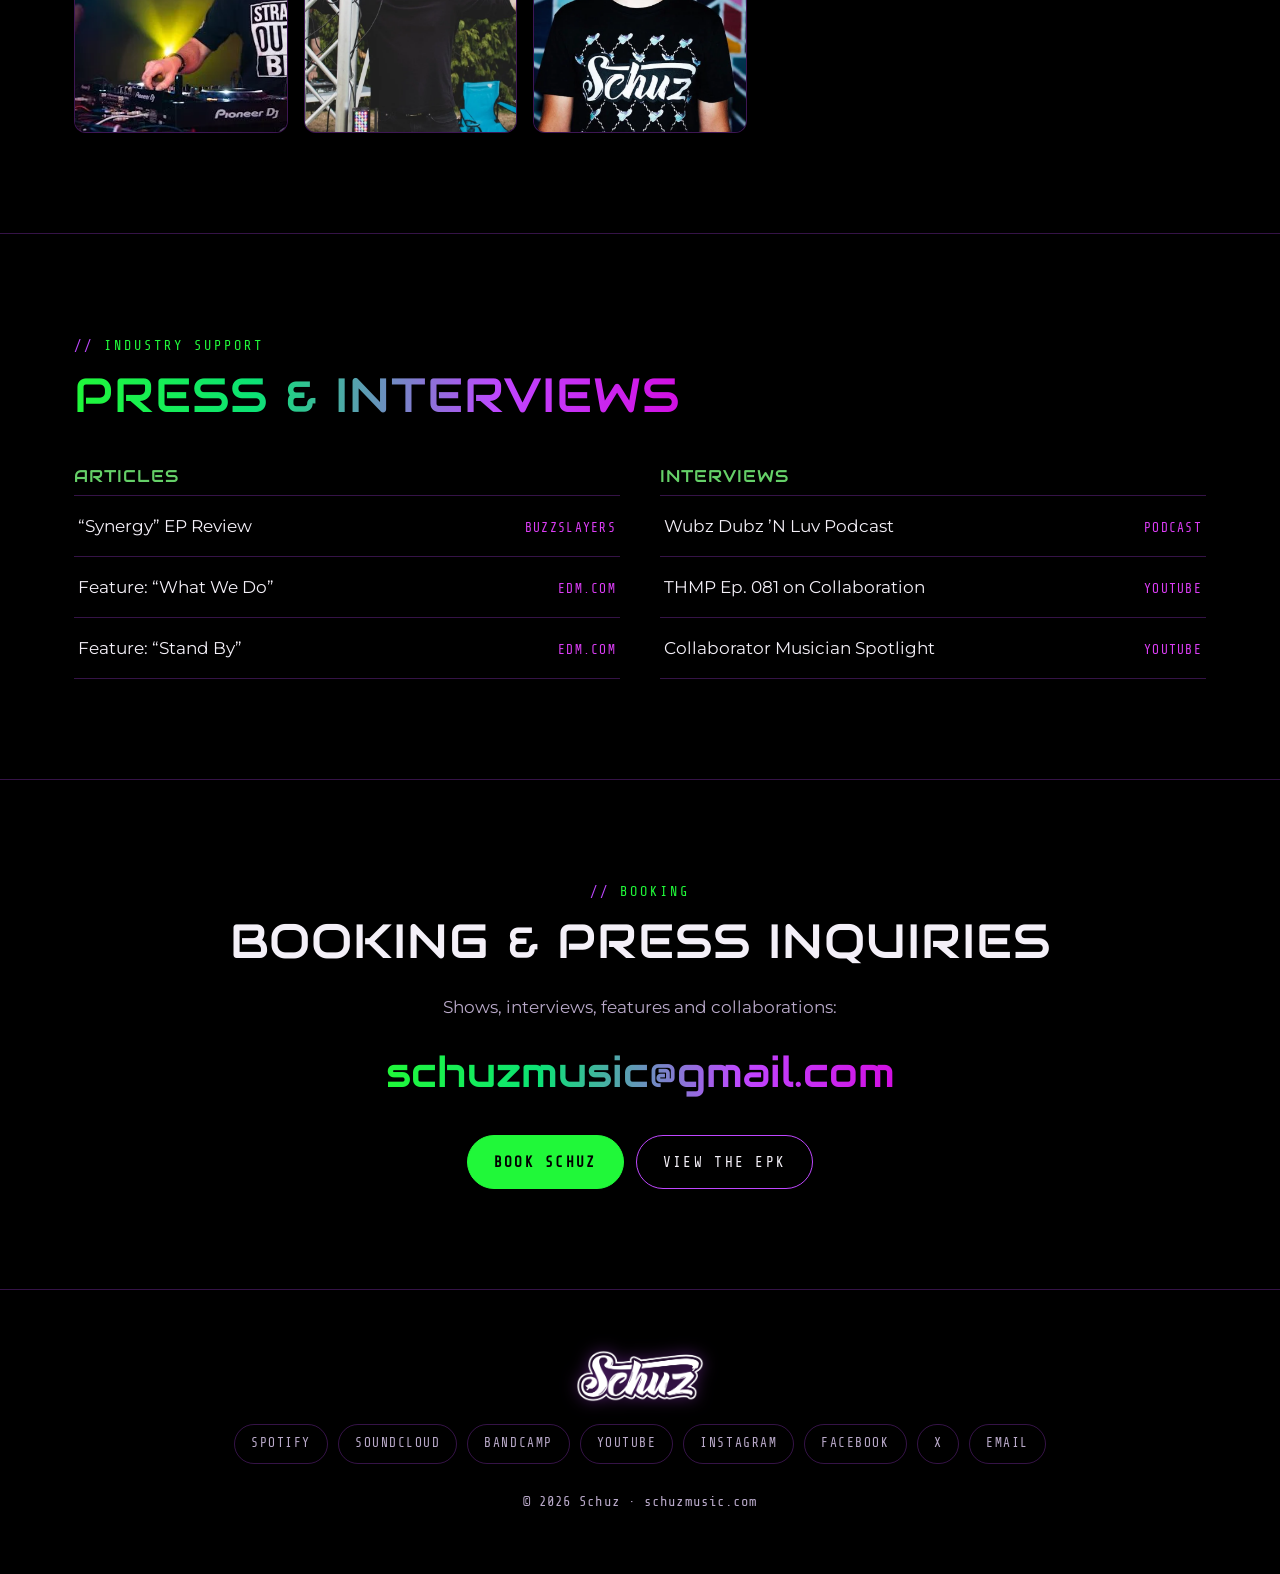
==== commit 8cf57b7f: "Main page: keep all older photos in a More photos grid Co-Authored-By: Claude Opus 5.5 <noreply@anth" ====
--- a/index.html
+++ b/index.html
@@ -18,8 +18,8 @@
   <link rel="preconnect" href="https://fonts.googleapis.com">
   <link rel="preconnect" href="https://fonts.gstatic.com" crossorigin>
   <link href="https://fonts.googleapis.com/css2?family=Audiowide&family=Montserrat:wght@400;600;700&family=Share+Tech+Mono&display=swap" rel="stylesheet">
-  <link rel="stylesheet" href="assets/style.css?v=202611192007">
-  <script src="assets/site.js?v=202611192007" defer></script>
+  <link rel="stylesheet" href="assets/style.css?v=202611192008">
+  <script src="assets/site.js?v=202611192008" defer></script>
 </head>
 <body>
 <header class="site-header">
@@ -206,6 +206,17 @@
 <a class="g-item" href="images/live-aston-manor.jpg" target="_blank"><img loading="lazy" src="images/live-aston-manor.jpg" alt="Schuz live at Aston Manor, Seattle" onerror="this.onerror=null;this.src='https://images.squarespace-cdn.com/content/v1/58a359994402439f40370c7b/1695354976595-M25AXAHCMDE8Z5FQ7RJP/5D6DD038-A7A1-4371-893F-D45AA2152FE5.JPG'"></a>
       </div>
       <p class="credit">Live photos by <strong>Focked Media</strong></p>
+      <h3 style="margin-top:48px">More photos</h3>
+      <div class="photos">
+<a class="photo" href="images/epk-photo-2.jpg" target="_blank"><img loading="lazy" src="images/epk-photo-2.jpg" alt="Schuz live on stage" onerror="this.onerror=null;this.src='https://static.wixstatic.com/media/feb2db_3ecab4b8e2514b018205f5c403240393~mv2.jpg'"></a>
+<a class="photo" href="images/press-2.jpg" target="_blank"><img loading="lazy" src="images/press-2.jpg" alt="Schuz portrait" onerror="this.onerror=null;this.src='https://images.squarespace-cdn.com/content/v1/58a359994402439f40370c7b/1695354976522-R0MA7KNY0KK1XTUEP9II/1D3F9439-301A-474D-8AA5-25B1115A0A15.JPG'"></a>
+<a class="photo" href="images/epk-photo-3.jpg" target="_blank"><img loading="lazy" src="images/epk-photo-3.jpg" alt="Schuz photo" onerror="this.onerror=null;this.src='https://static.wixstatic.com/media/feb2db_0c685bed2dfa4ef1b04a9ee6882e7b96~mv2.jpg'"></a>
+<a class="photo" href="images/press-1.jpeg" target="_blank"><img loading="lazy" src="images/press-1.jpeg" alt="Schuz press photo" onerror="this.onerror=null;this.src='https://images.squarespace-cdn.com/content/v1/58a359994402439f40370c7b/1695355032621-QRXECKOLP7GYYOPWCU46/pressphoto_1.jpeg'"></a>
+<a class="photo" href="images/live-seattle-4.jpg" target="_blank"><img loading="lazy" src="images/live-seattle-4.jpg" alt="Schuz performing in Seattle" onerror="this.onerror=null;this.src='https://images.squarespace-cdn.com/content/v1/58a359994402439f40370c7b/1695355090209-EBKBHIT2OBBB01H35YQP/SD+Seattle-4.jpg'"></a>
+<a class="photo" href="images/press-3.jpeg" target="_blank"><img loading="lazy" src="images/press-3.jpeg" alt="Schuz press photo" onerror="this.onerror=null;this.src='https://images.squarespace-cdn.com/content/v1/58a359994402439f40370c7b/1695355031194-6MYW3F1KG6UULHBLBZ7F/pressphoto_2.jpeg'"></a>
+<a class="photo" href="images/live-seattle-12.jpg" target="_blank"><img loading="lazy" src="images/live-seattle-12.jpg" alt="Schuz performing in Seattle" onerror="this.onerror=null;this.src='https://images.squarespace-cdn.com/content/v1/58a359994402439f40370c7b/1695355090510-OCWT2Z7HHB52T39ILGDM/SD+Seattle-12.jpg'"></a>
+<a class="photo" href="images/live-crowd.jpg" target="_blank"><img loading="lazy" src="images/live-crowd.jpg" alt="Schuz live" onerror="this.onerror=null;this.src='https://images.squarespace-cdn.com/content/v1/58a359994402439f40370c7b/1695355032693-YBWF4H1GL1ZOPYXRMC62/74381930_1358495461020890_6384283166823153664_n.jpg'"></a>
+      </div>
     </div>
   </section>
 
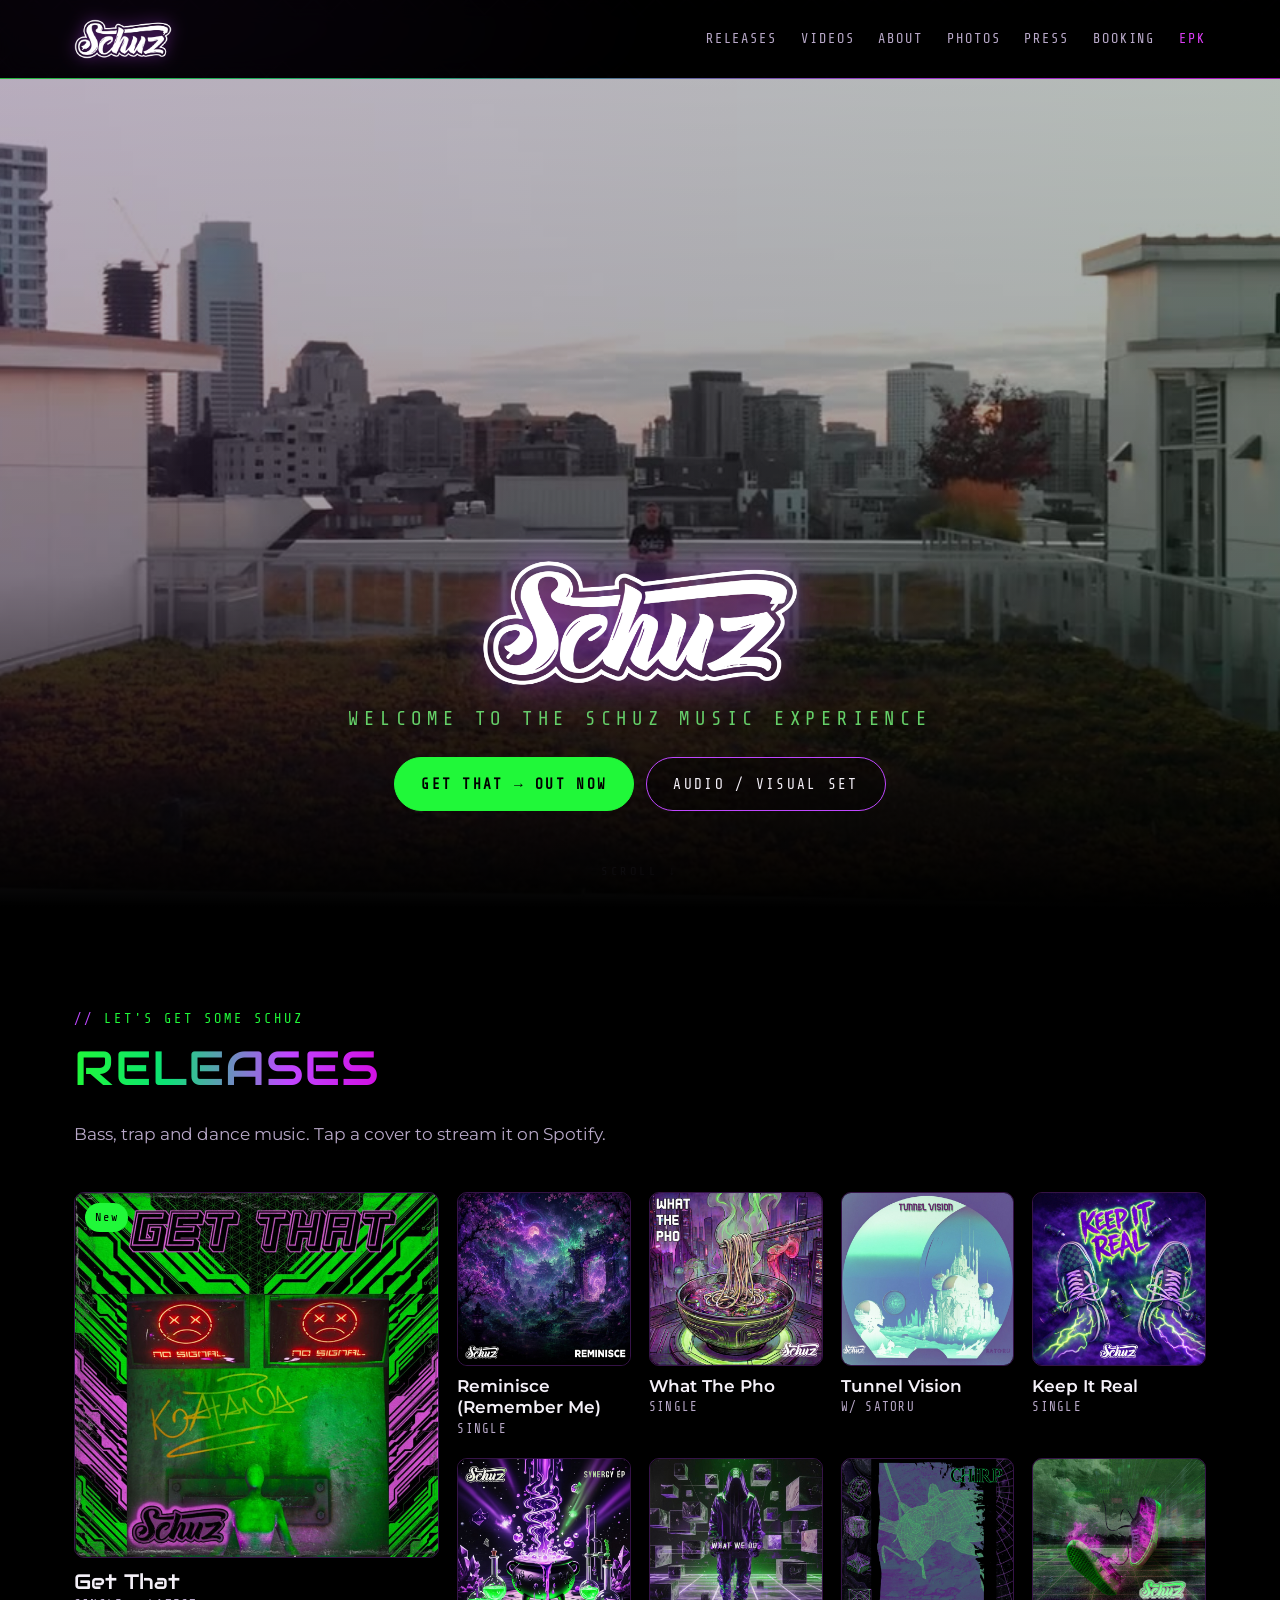
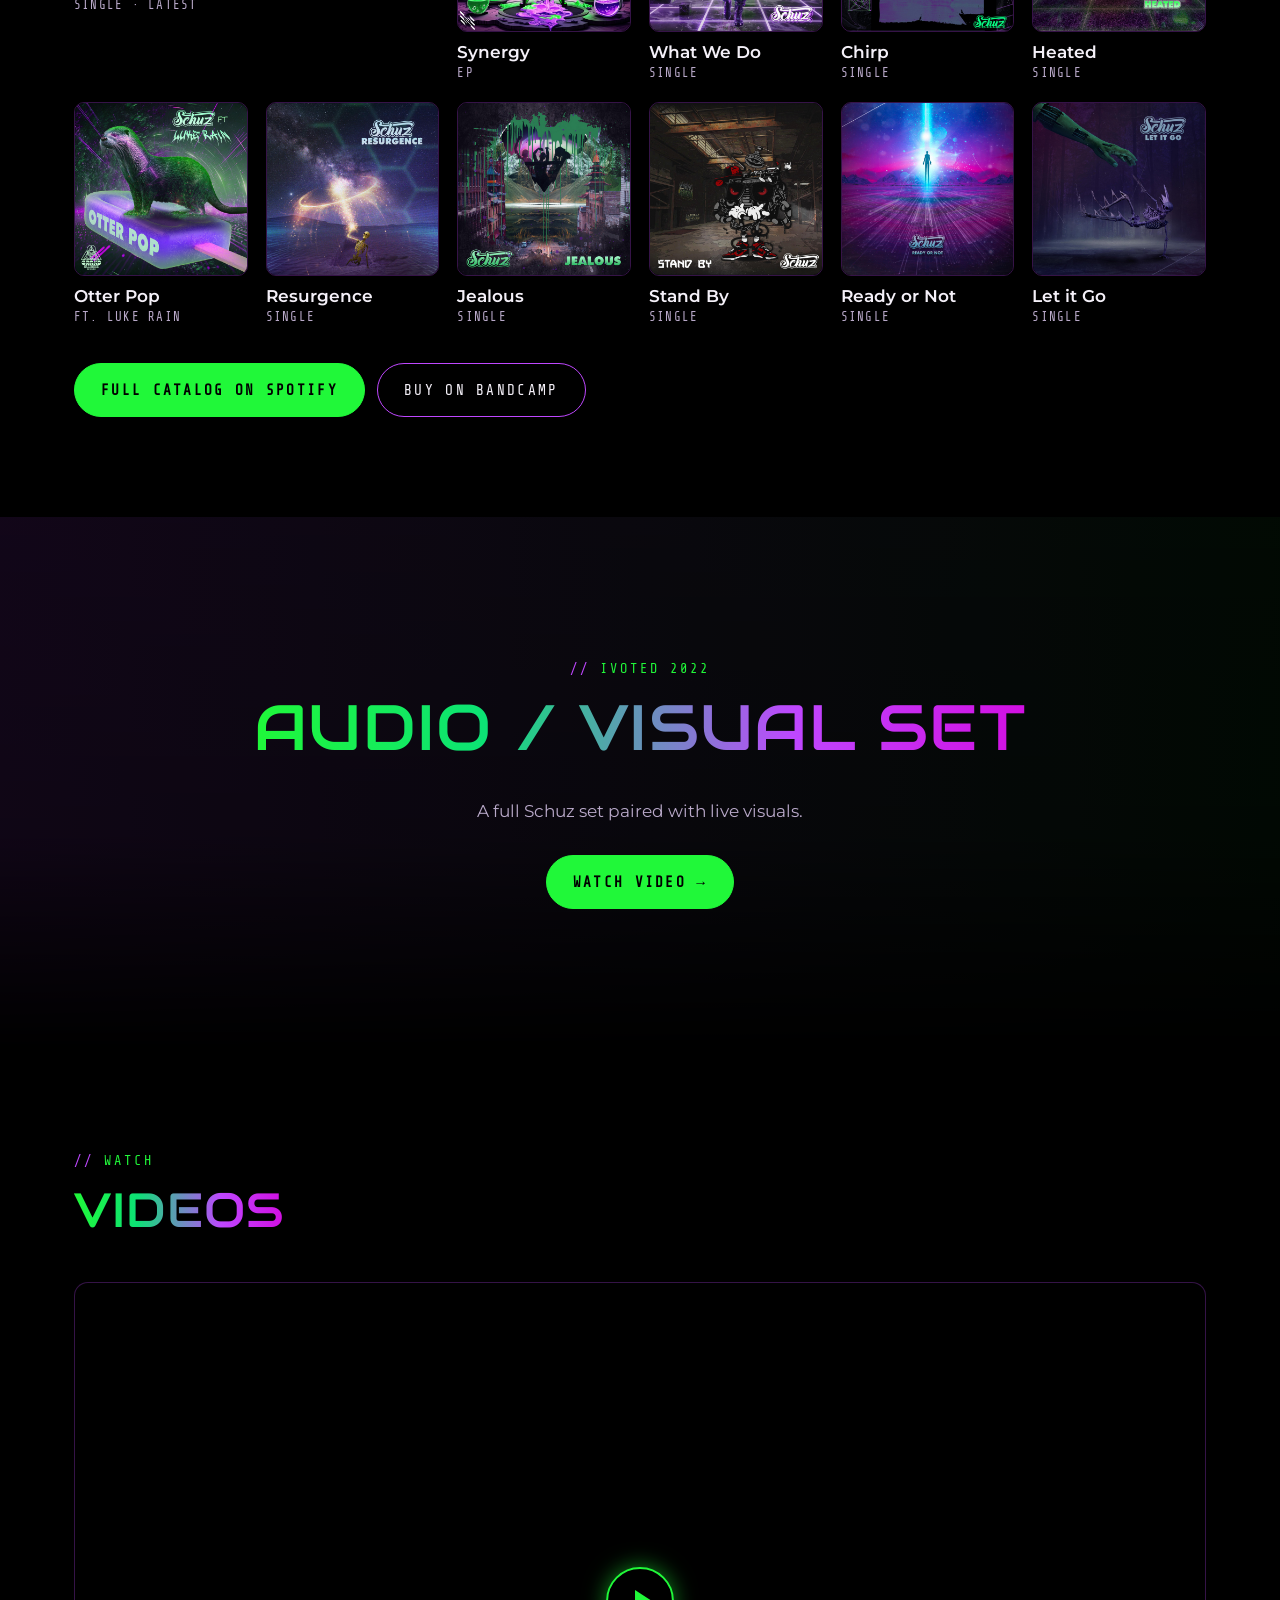
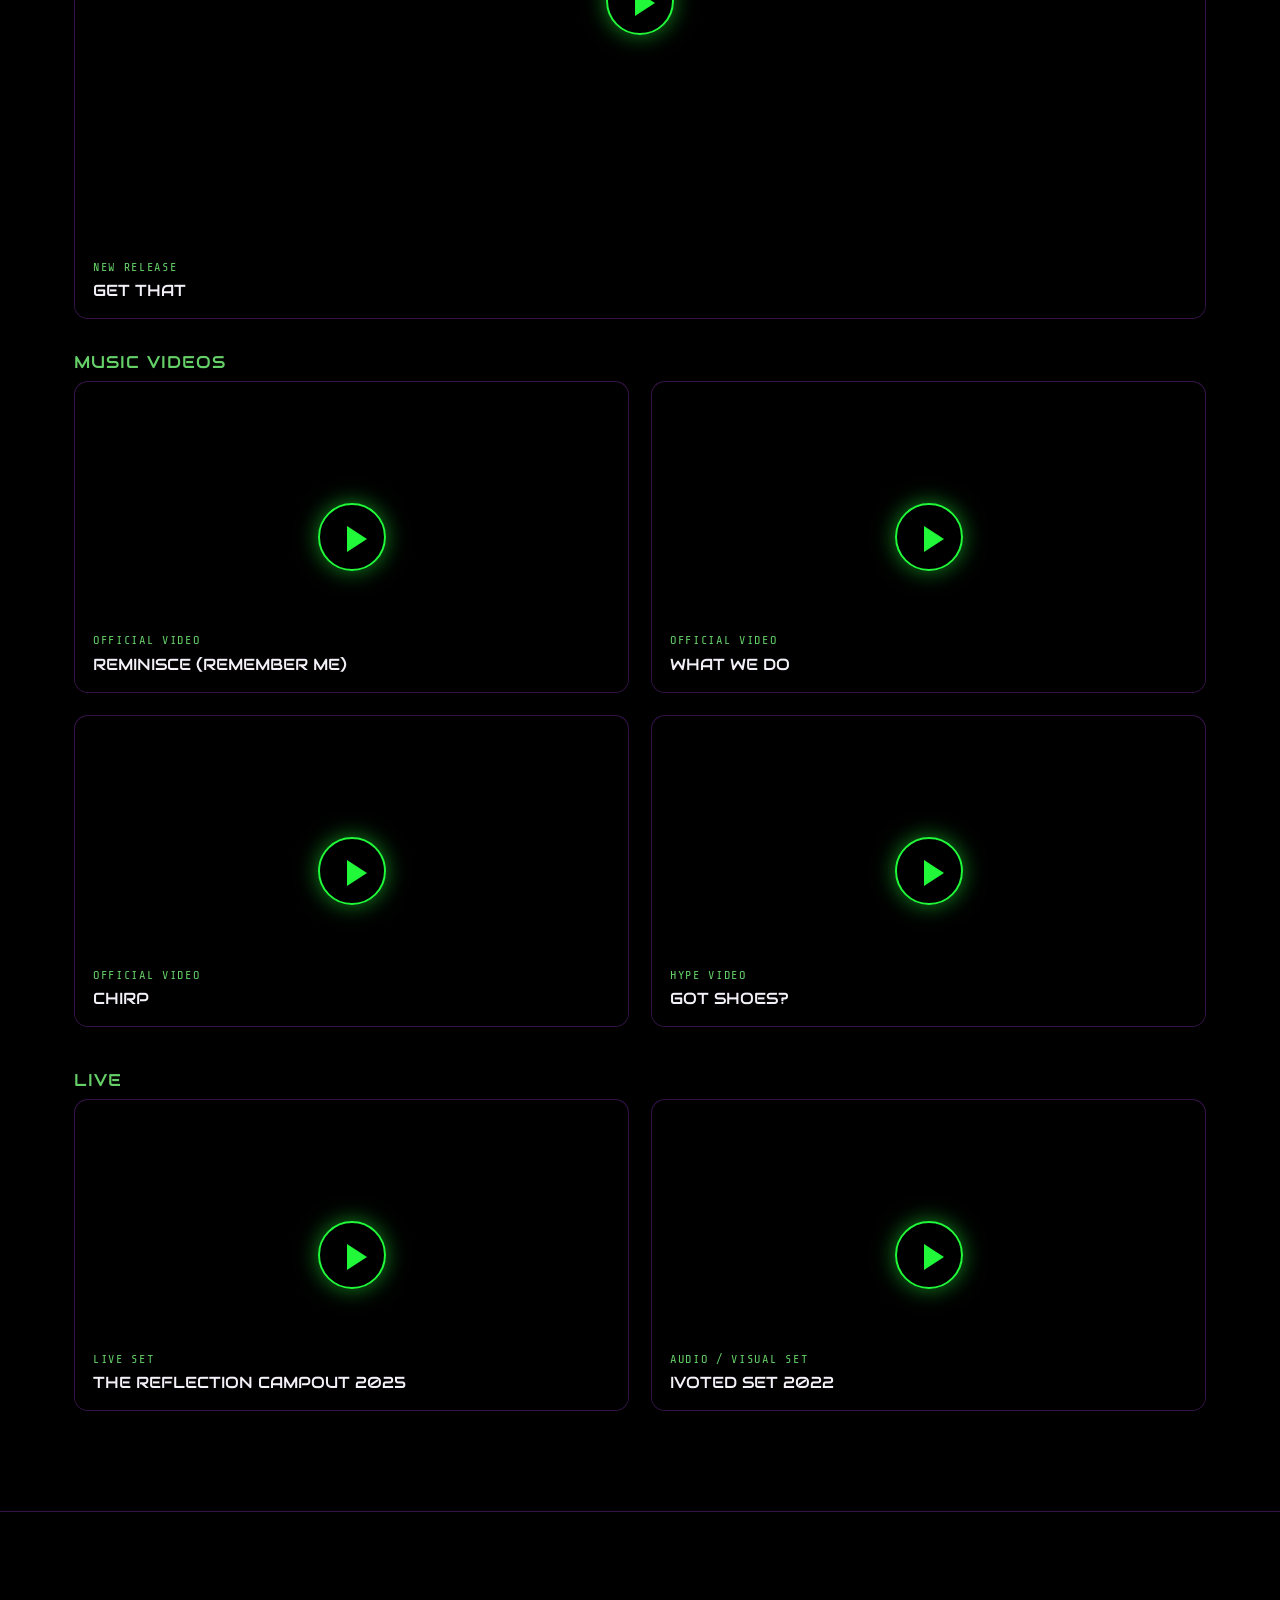
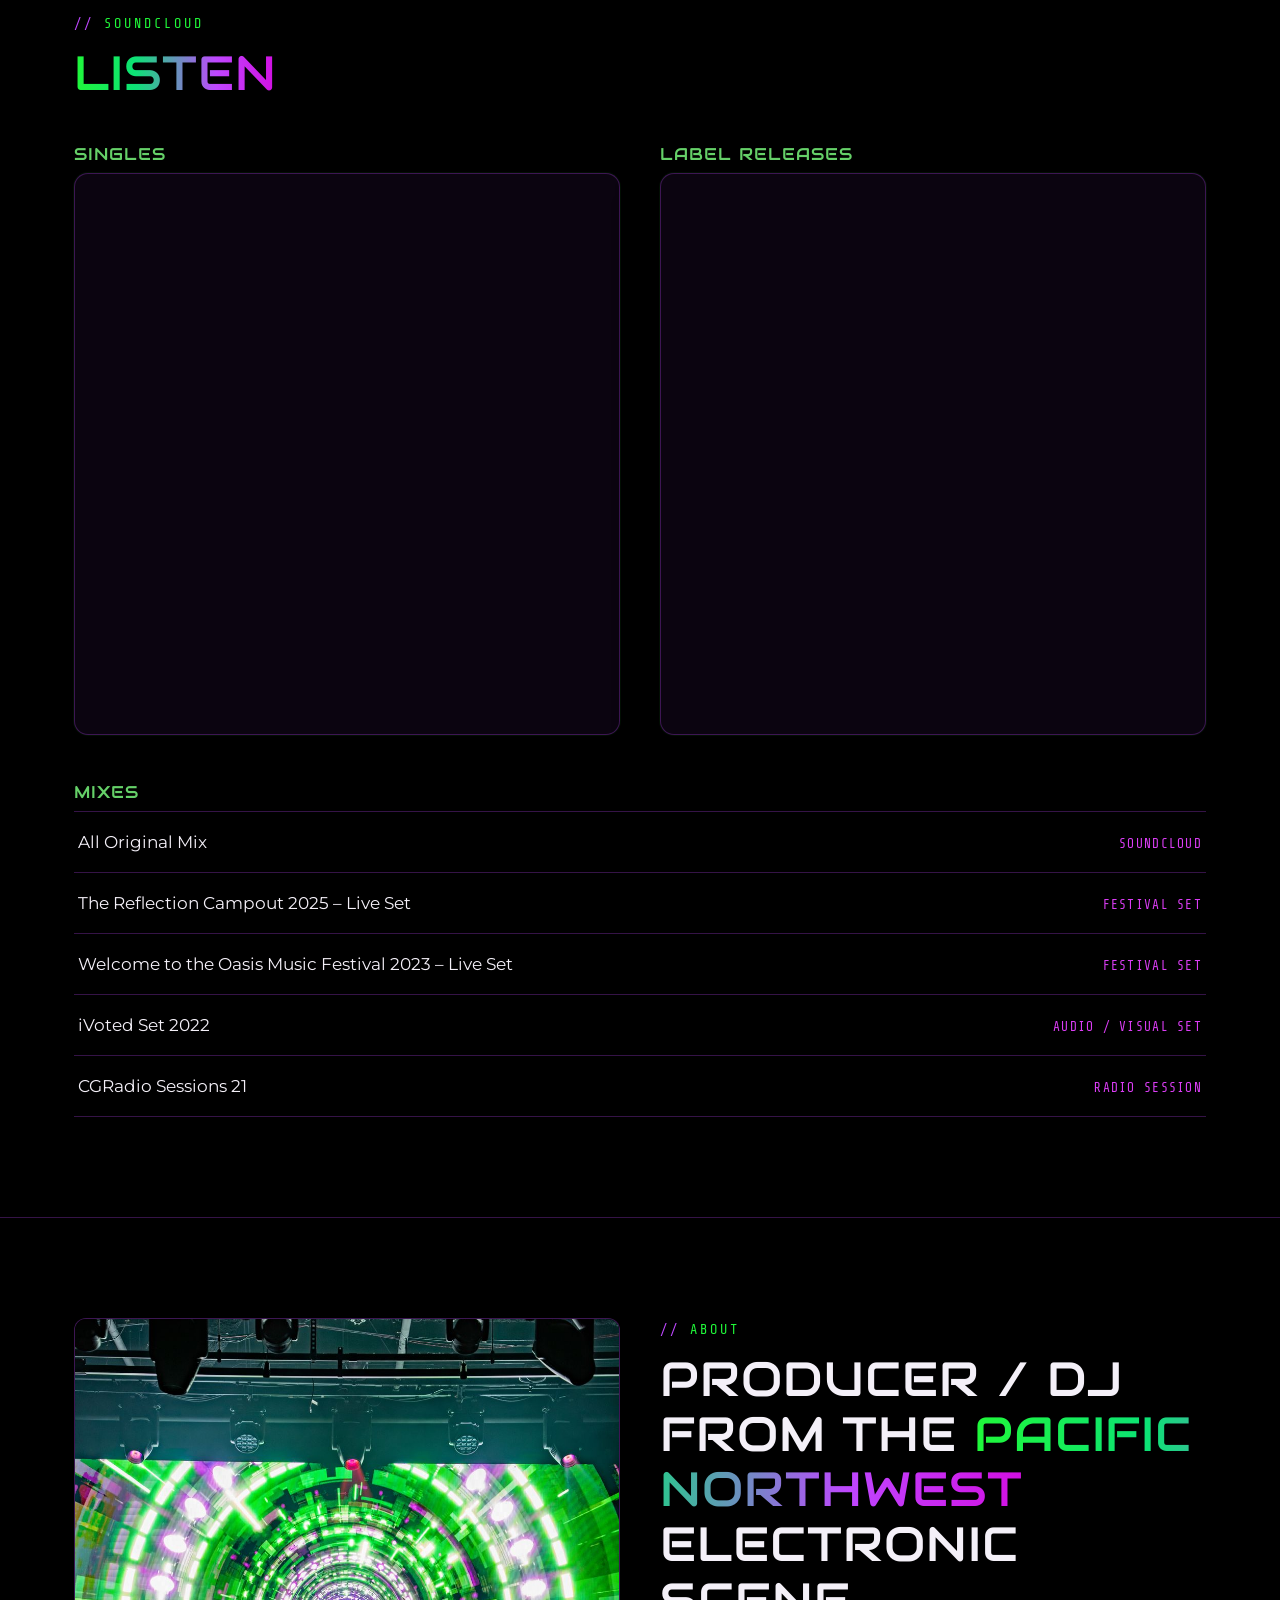
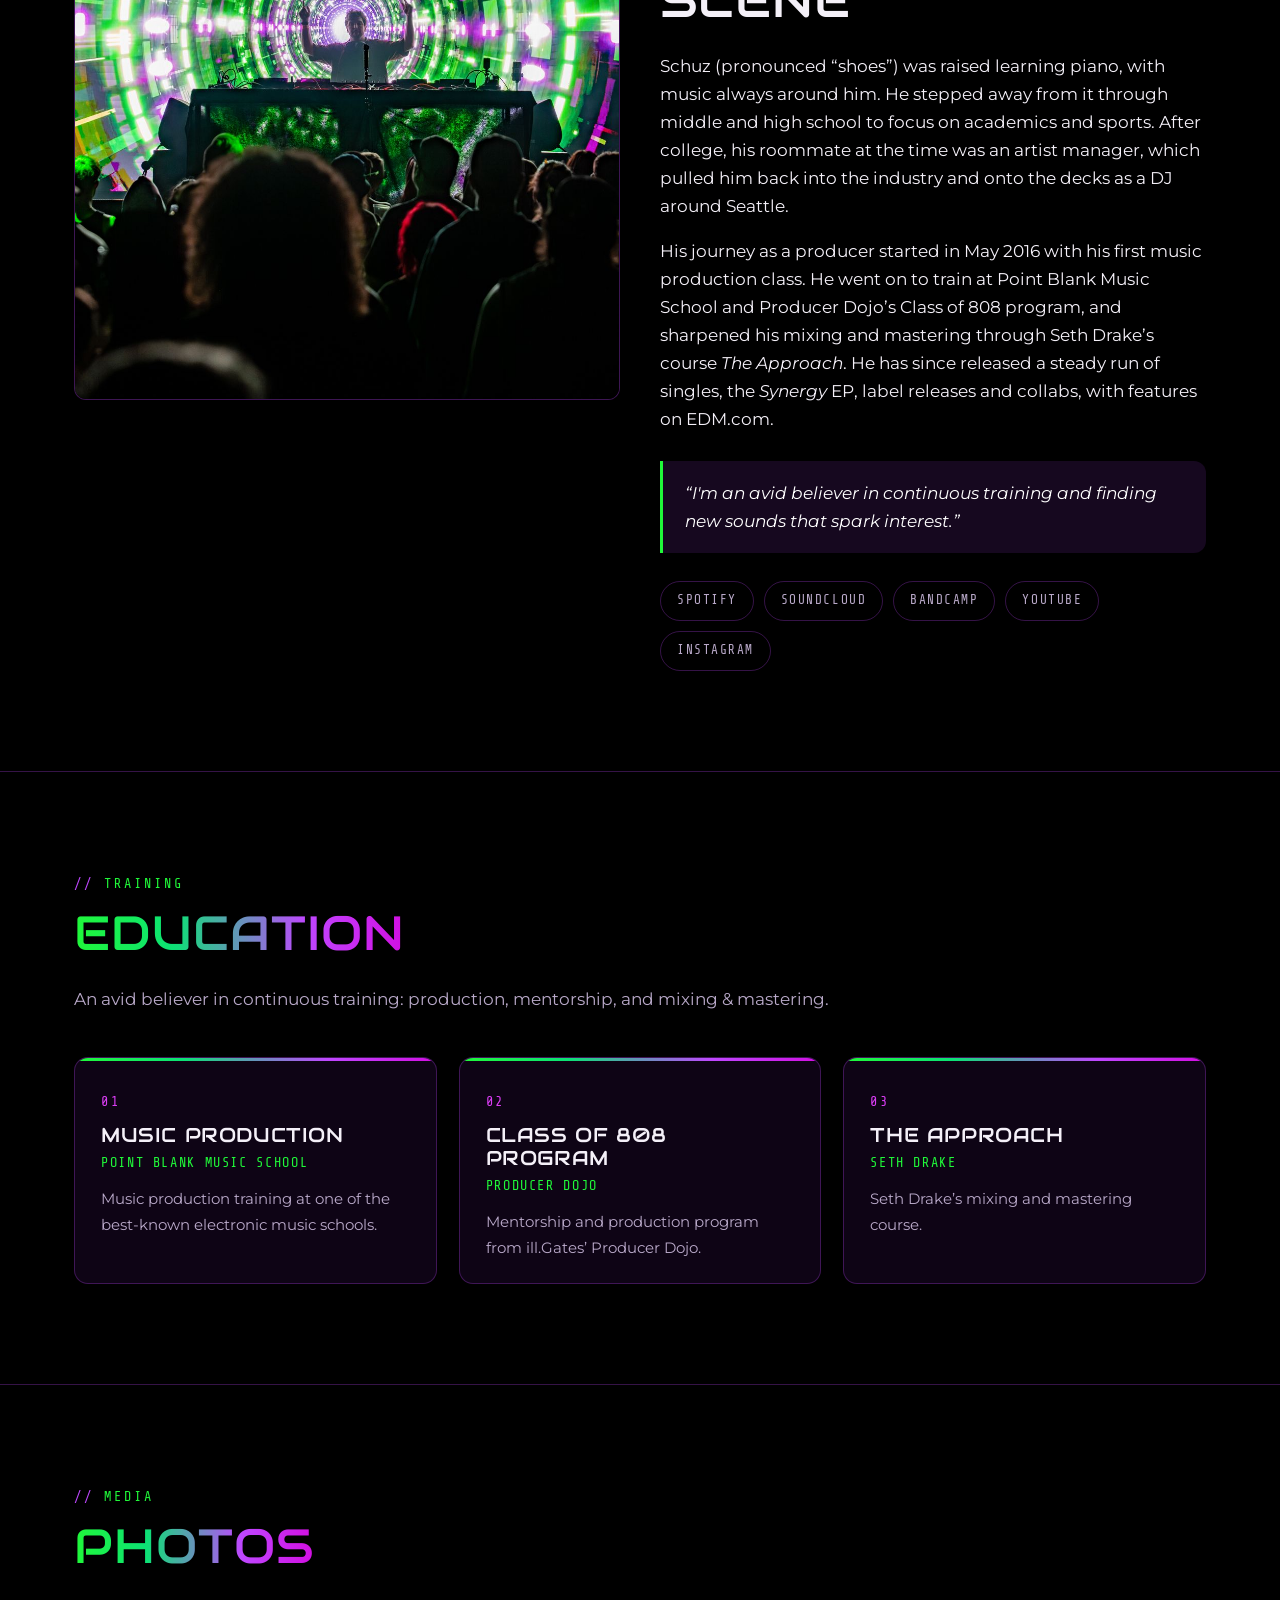
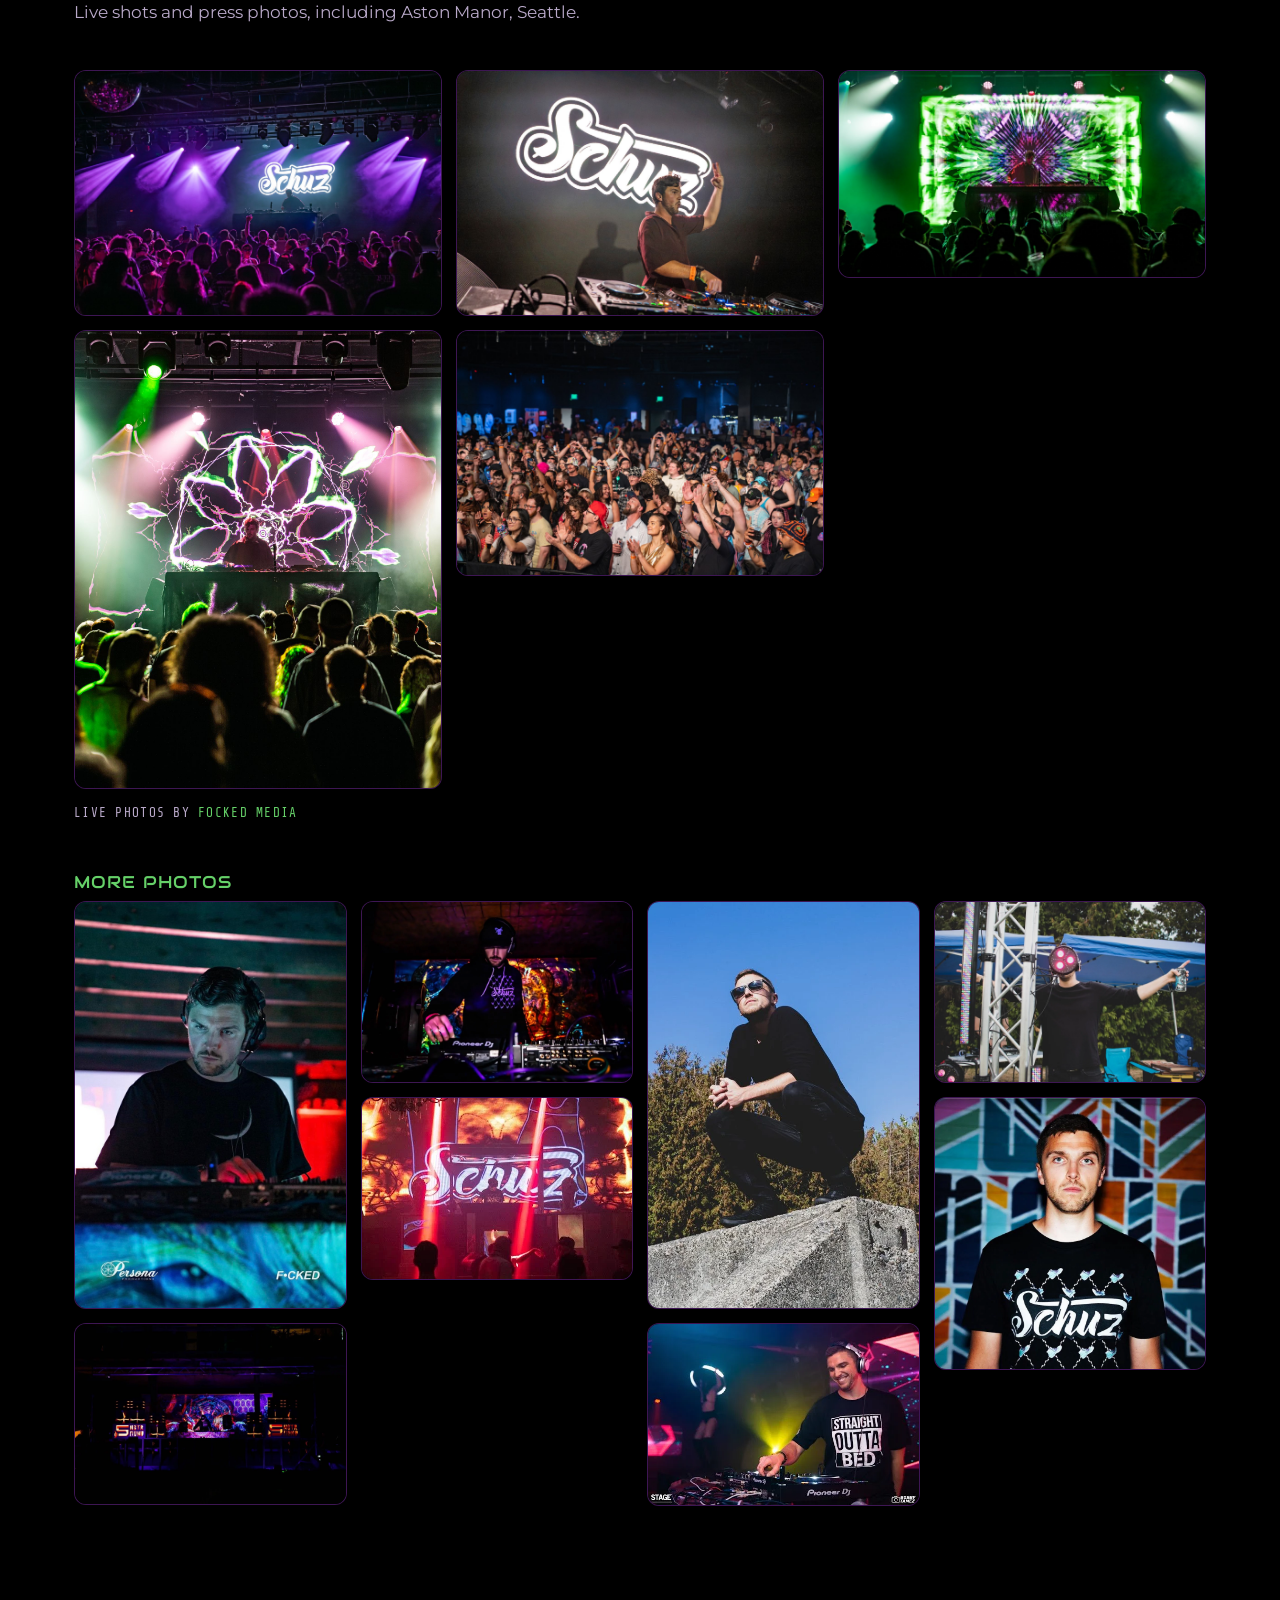
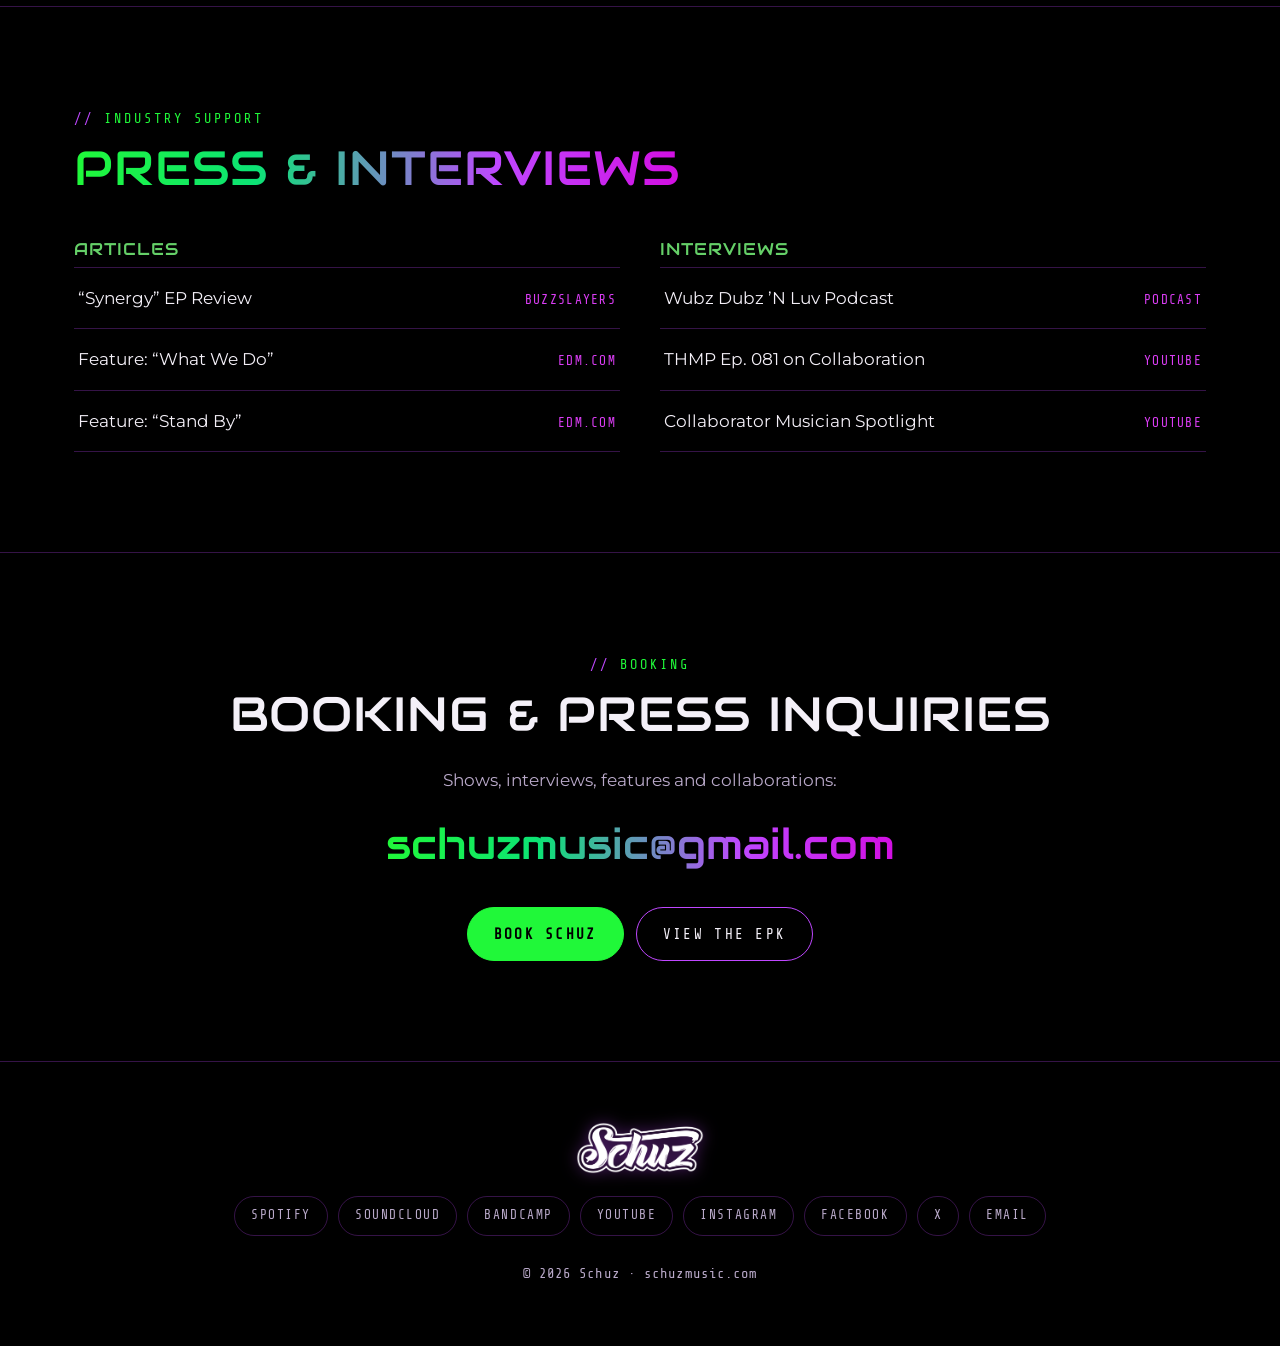
==== commit 58717233: "Photos: masonry layout (no cropping), remove duplicate shots, no repeats per page Co-Authored-By: Cl" ====
--- a/index.html
+++ b/index.html
@@ -18,8 +18,8 @@
   <link rel="preconnect" href="https://fonts.googleapis.com">
   <link rel="preconnect" href="https://fonts.gstatic.com" crossorigin>
   <link href="https://fonts.googleapis.com/css2?family=Audiowide&family=Montserrat:wght@400;600;700&family=Share+Tech+Mono&display=swap" rel="stylesheet">
-  <link rel="stylesheet" href="assets/style.css?v=202611192008">
-  <script src="assets/site.js?v=202611192008" defer></script>
+  <link rel="stylesheet" href="assets/style.css?v=202611192013">
+  <script src="assets/site.js?v=202611192013" defer></script>
 </head>
 <body>
 <header class="site-header">
@@ -195,27 +195,24 @@
         <h2><span class="grad-text">Photos</span></h2>
         <p class="muted">Live shots and press photos, including Aston Manor, Seattle.</p>
       </div>
-      <div class="gallery">
-<a class="g-item wide" href="images/press/fm-purple-logo.jpg" target="_blank"><img loading="lazy" src="images/live/fm-purple-logo.jpg" alt="Schuz performing under the Schuz logo with purple lights and a packed crowd"></a>
-<a class="g-item tall" href="images/press/fm-flower.jpg" target="_blank"><img loading="lazy" src="images/live/fm-flower.jpg" alt="Schuz DJing in front of a green and purple visual"></a>
-<a class="g-item " href="images/press/fm-logo-wave.jpg" target="_blank"><img loading="lazy" src="images/live/fm-logo-wave.jpg" alt="Schuz raising a hand in front of the glowing Schuz logo"></a>
-<a class="g-item " href="images/press/fm-crowd.jpg" target="_blank"><img loading="lazy" src="images/live/fm-crowd.jpg" alt="Crowd cheering at a Schuz show"></a>
-<a class="g-item wide" href="images/press/fm-kaleido.jpg" target="_blank"><img loading="lazy" src="images/live/fm-kaleido.jpg" alt="Schuz DJing in front of a green kaleidoscope visual"></a>
-<a class="g-item tall" href="images/press/fm-tunnel.jpg" target="_blank"><img loading="lazy" src="images/live/fm-tunnel.jpg" alt="Schuz with arms raised in front of a green tunnel visual"></a>
-<a class="g-item" href="images/epk-photo-1.jpg" target="_blank"><img loading="lazy" src="images/epk-photo-1.jpg" alt="Schuz DJing" onerror="this.onerror=null;this.src='https://static.wixstatic.com/media/feb2db_843b74ad14c74a41a1388d8b9cd171cd~mv2.jpg'"></a>
-<a class="g-item" href="images/live-aston-manor.jpg" target="_blank"><img loading="lazy" src="images/live-aston-manor.jpg" alt="Schuz live at Aston Manor, Seattle" onerror="this.onerror=null;this.src='https://images.squarespace-cdn.com/content/v1/58a359994402439f40370c7b/1695354976595-M25AXAHCMDE8Z5FQ7RJP/5D6DD038-A7A1-4371-893F-D45AA2152FE5.JPG'"></a>
+      <div class="masonry">
+<a href="images/press/fm-purple-logo.jpg" target="_blank"><img loading="lazy" src="images/live/fm-purple-logo.jpg" alt="Schuz performing under the Schuz logo with purple lights and a packed crowd"></a>
+<a href="images/press/fm-flower.jpg" target="_blank"><img loading="lazy" src="images/live/fm-flower.jpg" alt="Schuz DJing in front of a green and purple visual"></a>
+<a href="images/press/fm-logo-wave.jpg" target="_blank"><img loading="lazy" src="images/live/fm-logo-wave.jpg" alt="Schuz raising a hand in front of the glowing Schuz logo"></a>
+<a href="images/press/fm-crowd.jpg" target="_blank"><img loading="lazy" src="images/live/fm-crowd.jpg" alt="Crowd cheering at a Schuz show"></a>
+<a href="images/press/fm-kaleido.jpg" target="_blank"><img loading="lazy" src="images/live/fm-kaleido.jpg" alt="Schuz DJing in front of a green kaleidoscope visual"></a>
       </div>
       <p class="credit">Live photos by <strong>Focked Media</strong></p>
       <h3 style="margin-top:48px">More photos</h3>
-      <div class="photos">
-<a class="photo" href="images/epk-photo-2.jpg" target="_blank"><img loading="lazy" src="images/epk-photo-2.jpg" alt="Schuz live on stage" onerror="this.onerror=null;this.src='https://static.wixstatic.com/media/feb2db_3ecab4b8e2514b018205f5c403240393~mv2.jpg'"></a>
-<a class="photo" href="images/press-2.jpg" target="_blank"><img loading="lazy" src="images/press-2.jpg" alt="Schuz portrait" onerror="this.onerror=null;this.src='https://images.squarespace-cdn.com/content/v1/58a359994402439f40370c7b/1695354976522-R0MA7KNY0KK1XTUEP9II/1D3F9439-301A-474D-8AA5-25B1115A0A15.JPG'"></a>
-<a class="photo" href="images/epk-photo-3.jpg" target="_blank"><img loading="lazy" src="images/epk-photo-3.jpg" alt="Schuz photo" onerror="this.onerror=null;this.src='https://static.wixstatic.com/media/feb2db_0c685bed2dfa4ef1b04a9ee6882e7b96~mv2.jpg'"></a>
-<a class="photo" href="images/press-1.jpeg" target="_blank"><img loading="lazy" src="images/press-1.jpeg" alt="Schuz press photo" onerror="this.onerror=null;this.src='https://images.squarespace-cdn.com/content/v1/58a359994402439f40370c7b/1695355032621-QRXECKOLP7GYYOPWCU46/pressphoto_1.jpeg'"></a>
-<a class="photo" href="images/live-seattle-4.jpg" target="_blank"><img loading="lazy" src="images/live-seattle-4.jpg" alt="Schuz performing in Seattle" onerror="this.onerror=null;this.src='https://images.squarespace-cdn.com/content/v1/58a359994402439f40370c7b/1695355090209-EBKBHIT2OBBB01H35YQP/SD+Seattle-4.jpg'"></a>
-<a class="photo" href="images/press-3.jpeg" target="_blank"><img loading="lazy" src="images/press-3.jpeg" alt="Schuz press photo" onerror="this.onerror=null;this.src='https://images.squarespace-cdn.com/content/v1/58a359994402439f40370c7b/1695355031194-6MYW3F1KG6UULHBLBZ7F/pressphoto_2.jpeg'"></a>
-<a class="photo" href="images/live-seattle-12.jpg" target="_blank"><img loading="lazy" src="images/live-seattle-12.jpg" alt="Schuz performing in Seattle" onerror="this.onerror=null;this.src='https://images.squarespace-cdn.com/content/v1/58a359994402439f40370c7b/1695355090510-OCWT2Z7HHB52T39ILGDM/SD+Seattle-12.jpg'"></a>
-<a class="photo" href="images/live-crowd.jpg" target="_blank"><img loading="lazy" src="images/live-crowd.jpg" alt="Schuz live" onerror="this.onerror=null;this.src='https://images.squarespace-cdn.com/content/v1/58a359994402439f40370c7b/1695355032693-YBWF4H1GL1ZOPYXRMC62/74381930_1358495461020890_6384283166823153664_n.jpg'"></a>
+      <div class="masonry four">
+<a href="images/epk-photo-1.jpg" target="_blank"><img loading="lazy" src="images/epk-photo-1.jpg" alt="Schuz DJing" onerror="this.onerror=null;this.src='https://static.wixstatic.com/media/feb2db_843b74ad14c74a41a1388d8b9cd171cd~mv2.jpg'"></a>
+<a href="images/live-aston-manor.jpg" target="_blank"><img loading="lazy" src="images/live-aston-manor.jpg" alt="Schuz live at Aston Manor, Seattle" onerror="this.onerror=null;this.src='https://images.squarespace-cdn.com/content/v1/58a359994402439f40370c7b/1695354976595-M25AXAHCMDE8Z5FQ7RJP/5D6DD038-A7A1-4371-893F-D45AA2152FE5.JPG'"></a>
+<a href="images/press-2.jpg" target="_blank"><img loading="lazy" src="images/press-2.jpg" alt="Schuz portrait" onerror="this.onerror=null;this.src='https://images.squarespace-cdn.com/content/v1/58a359994402439f40370c7b/1695354976522-R0MA7KNY0KK1XTUEP9II/1D3F9439-301A-474D-8AA5-25B1115A0A15.JPG'"></a>
+<a href="images/press-1.jpeg" target="_blank"><img loading="lazy" src="images/press-1.jpeg" alt="Schuz press photo" onerror="this.onerror=null;this.src='https://images.squarespace-cdn.com/content/v1/58a359994402439f40370c7b/1695355032621-QRXECKOLP7GYYOPWCU46/pressphoto_1.jpeg'"></a>
+<a href="images/live-seattle-4.jpg" target="_blank"><img loading="lazy" src="images/live-seattle-4.jpg" alt="Schuz performing in Seattle" onerror="this.onerror=null;this.src='https://images.squarespace-cdn.com/content/v1/58a359994402439f40370c7b/1695355090209-EBKBHIT2OBBB01H35YQP/SD+Seattle-4.jpg'"></a>
+<a href="images/press-3.jpeg" target="_blank"><img loading="lazy" src="images/press-3.jpeg" alt="Schuz press photo" onerror="this.onerror=null;this.src='https://images.squarespace-cdn.com/content/v1/58a359994402439f40370c7b/1695355031194-6MYW3F1KG6UULHBLBZ7F/pressphoto_2.jpeg'"></a>
+<a href="images/live-seattle-12.jpg" target="_blank"><img loading="lazy" src="images/live-seattle-12.jpg" alt="Schuz performing in Seattle" onerror="this.onerror=null;this.src='https://images.squarespace-cdn.com/content/v1/58a359994402439f40370c7b/1695355090510-OCWT2Z7HHB52T39ILGDM/SD+Seattle-12.jpg'"></a>
+<a href="images/live-crowd.jpg" target="_blank"><img loading="lazy" src="images/live-crowd.jpg" alt="Schuz live" onerror="this.onerror=null;this.src='https://images.squarespace-cdn.com/content/v1/58a359994402439f40370c7b/1695355032693-YBWF4H1GL1ZOPYXRMC62/74381930_1358495461020890_6384283166823153664_n.jpg'"></a>
       </div>
     </div>
   </section>
--- a/assets/style.css
+++ b/assets/style.css
@@ -283,3 +283,11 @@
 .credit { margin-top: 14px; font-family: var(--mono); font-size: .8rem; letter-spacing: .1em; text-transform: uppercase; color: var(--muted); }
 .credit strong { color: var(--green-3); font-weight: 400; }
 @media (max-width: 860px) { .gallery { grid-template-columns: repeat(2, 1fr); grid-auto-rows: 170px; gap: 10px; } }
+
+/* Masonry photo layout: every photo at its natural shape, nothing cropped */
+.masonry { columns: 3 260px; column-gap: 14px; }
+.masonry.four { columns: 4 220px; }
+.masonry a { display: block; break-inside: avoid; margin-bottom: 14px; border-radius: 12px; overflow: hidden; border: 1px solid var(--line); background: #0b0410; }
+.masonry img { width: 100%; height: auto; display: block; transition: transform .45s, filter .45s; }
+.masonry a:hover img { transform: scale(1.03); filter: saturate(1.2); }
+@media (max-width: 860px) { .masonry, .masonry.four { columns: 2 140px; column-gap: 10px; } .masonry a { margin-bottom: 10px; } }
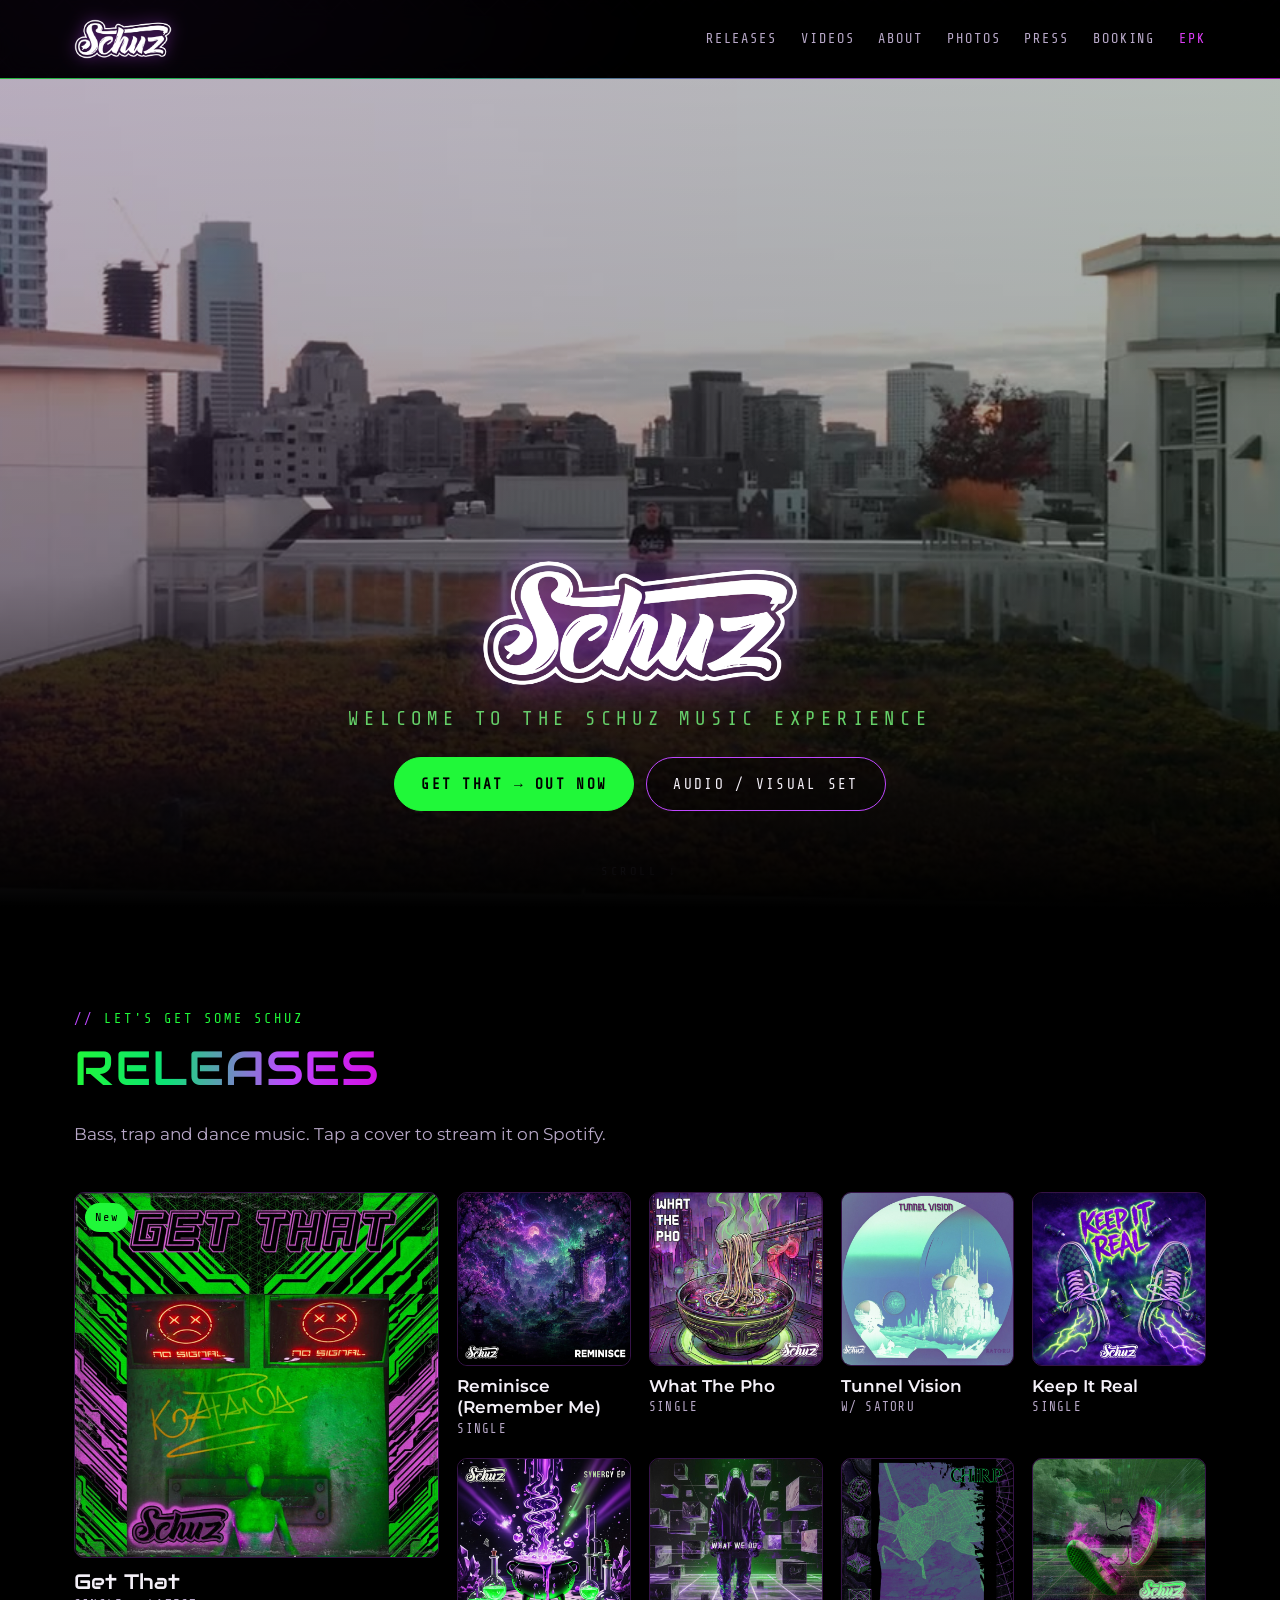
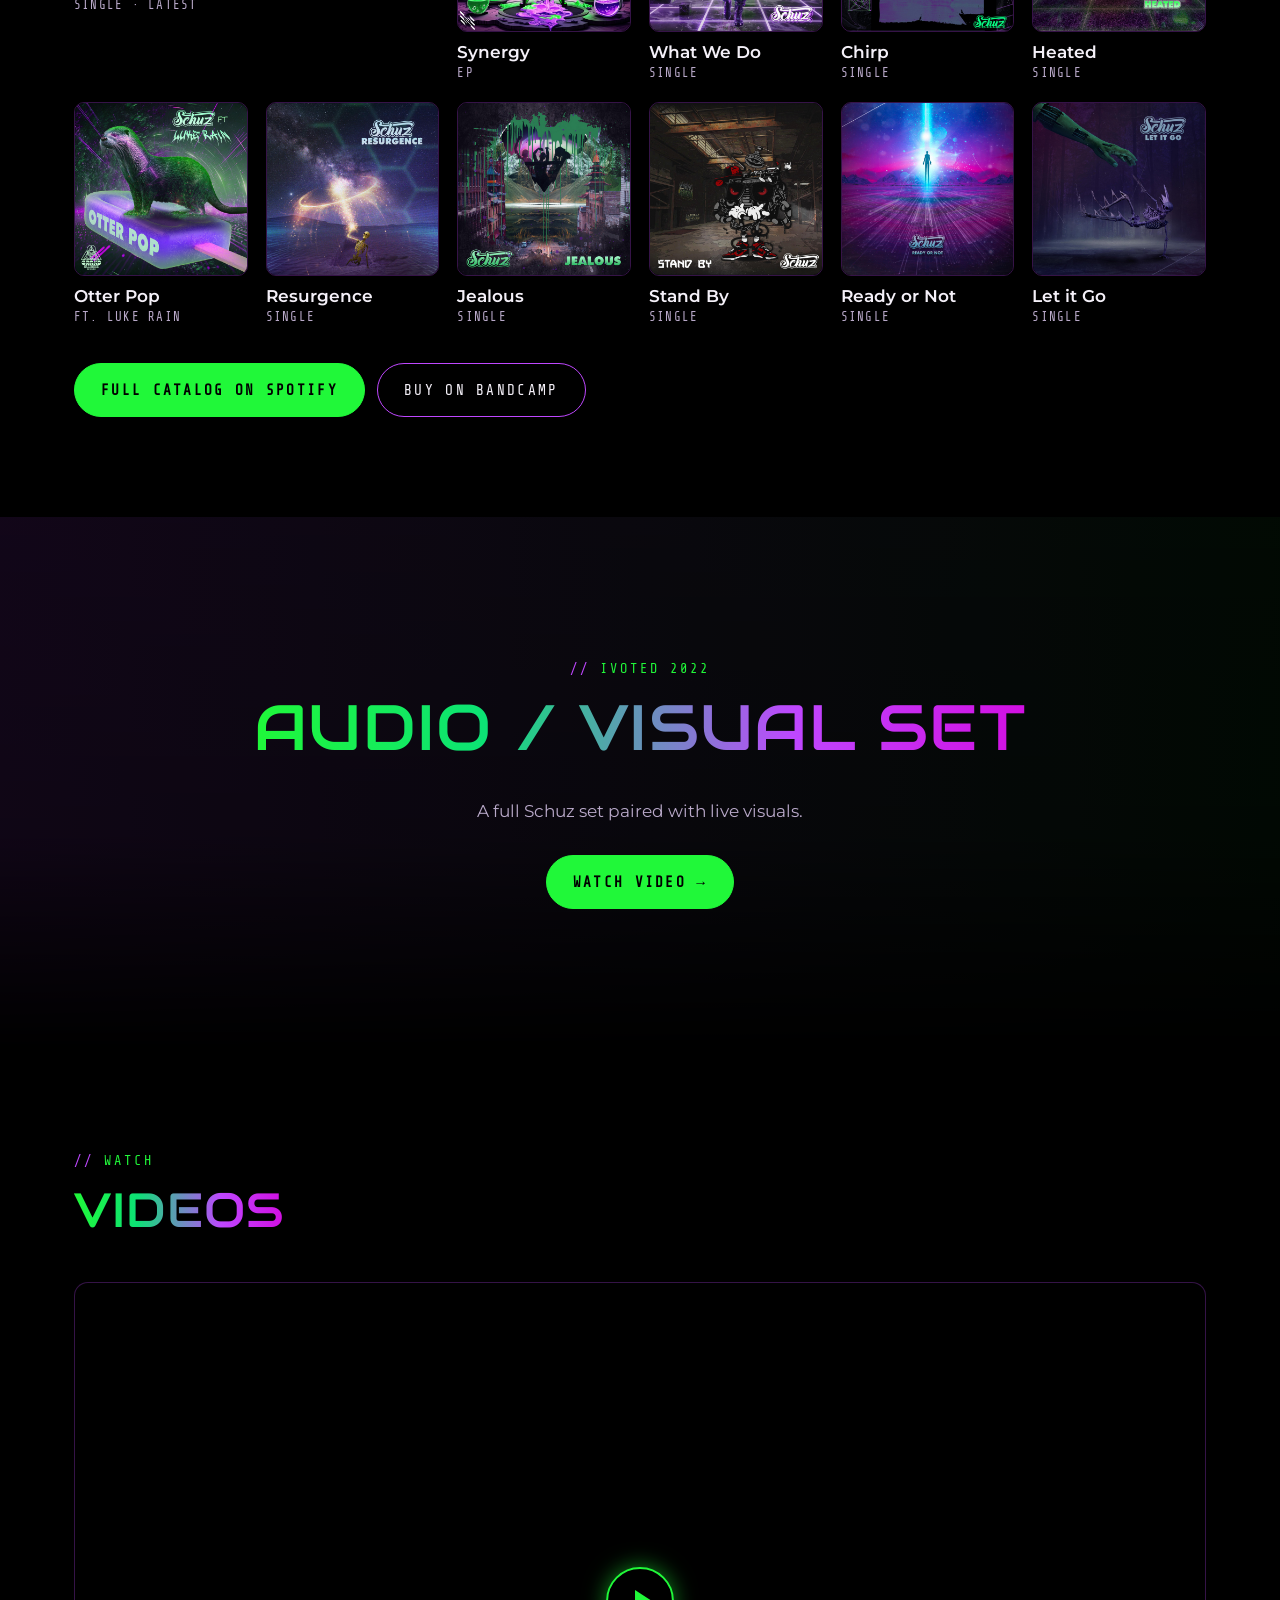
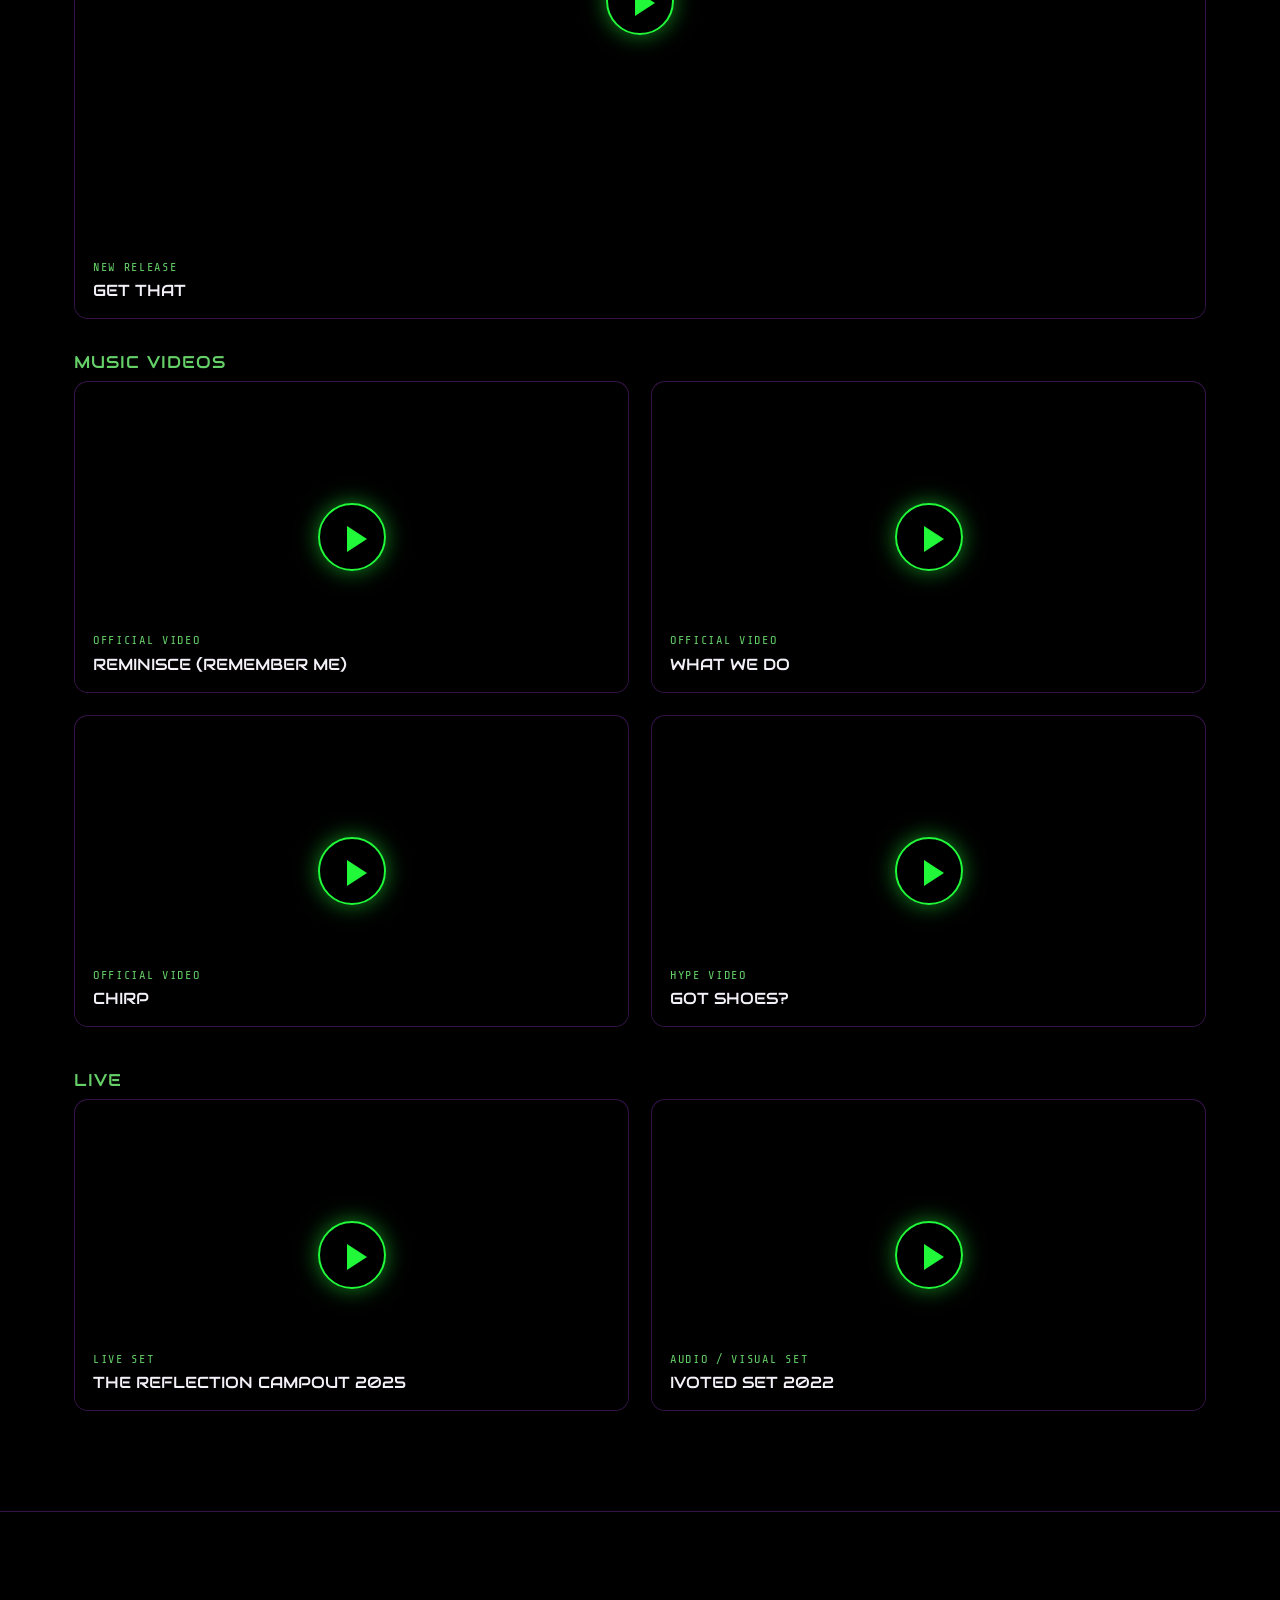
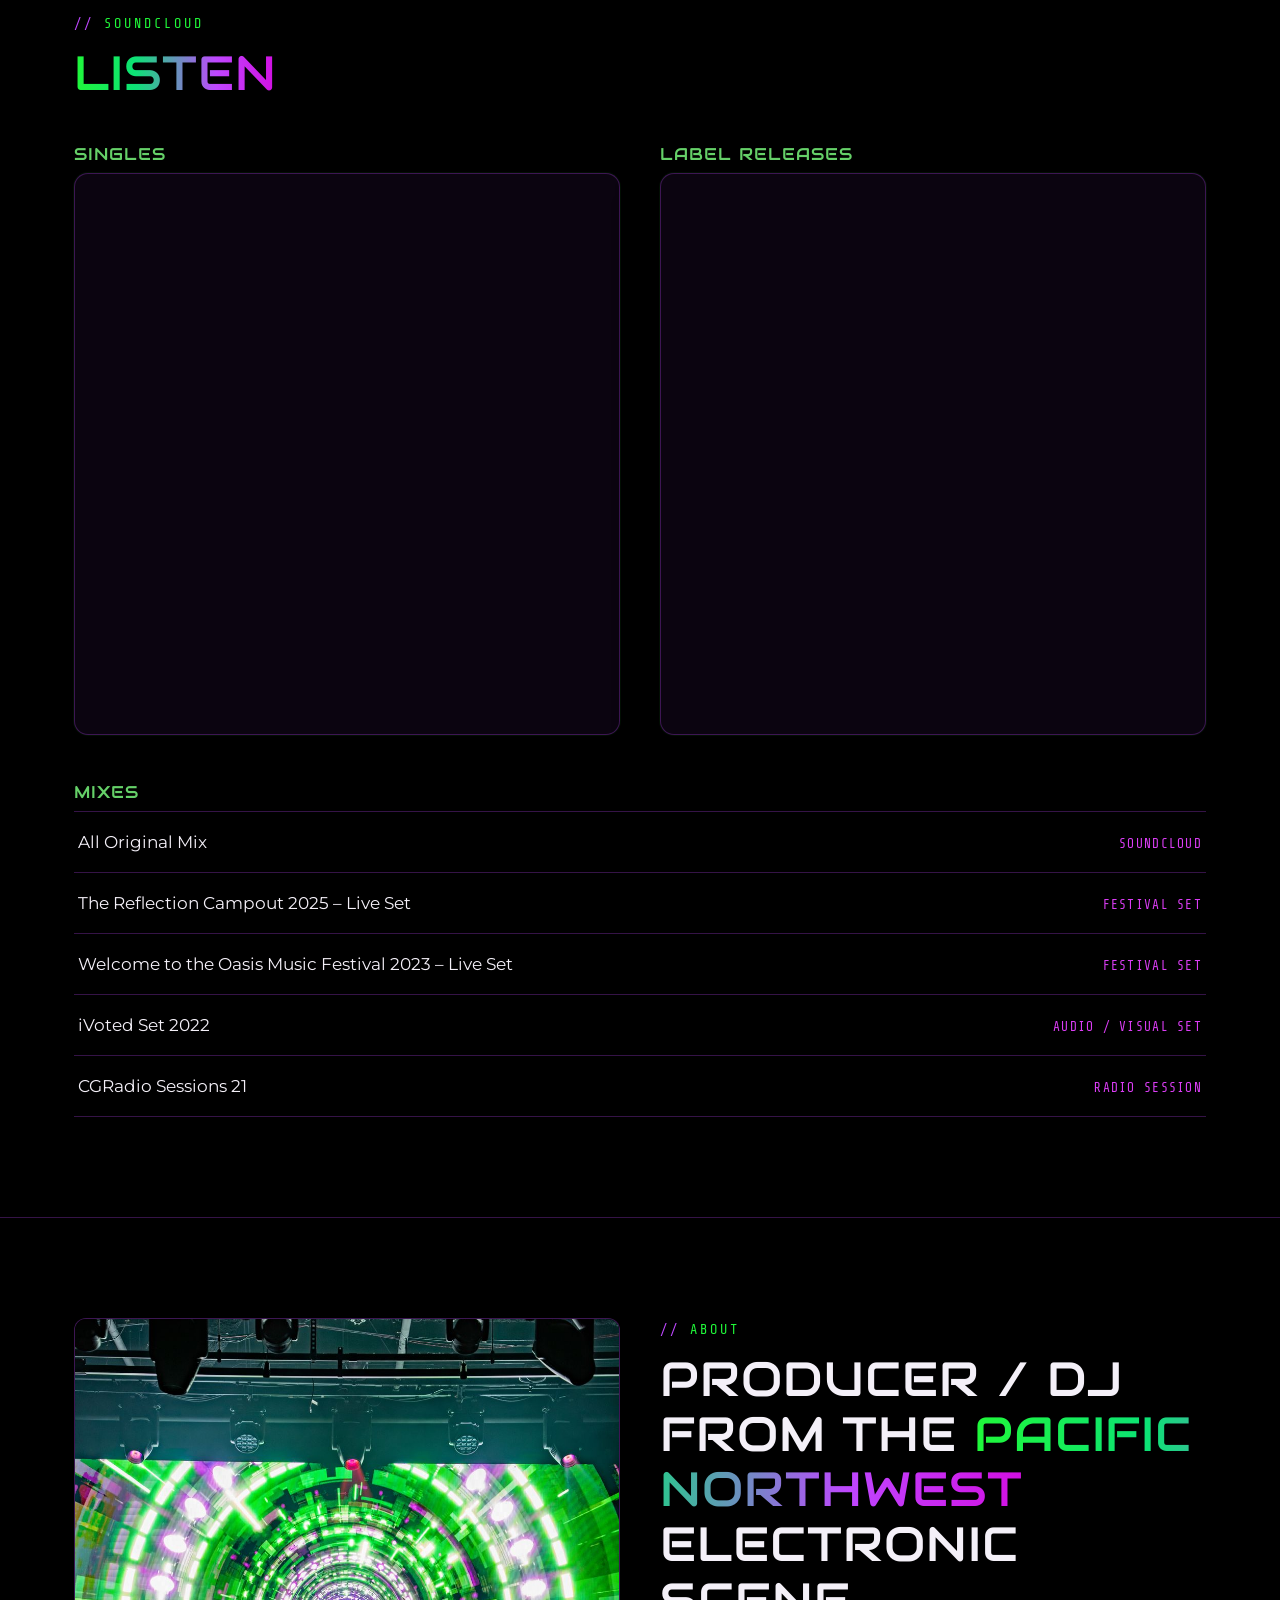
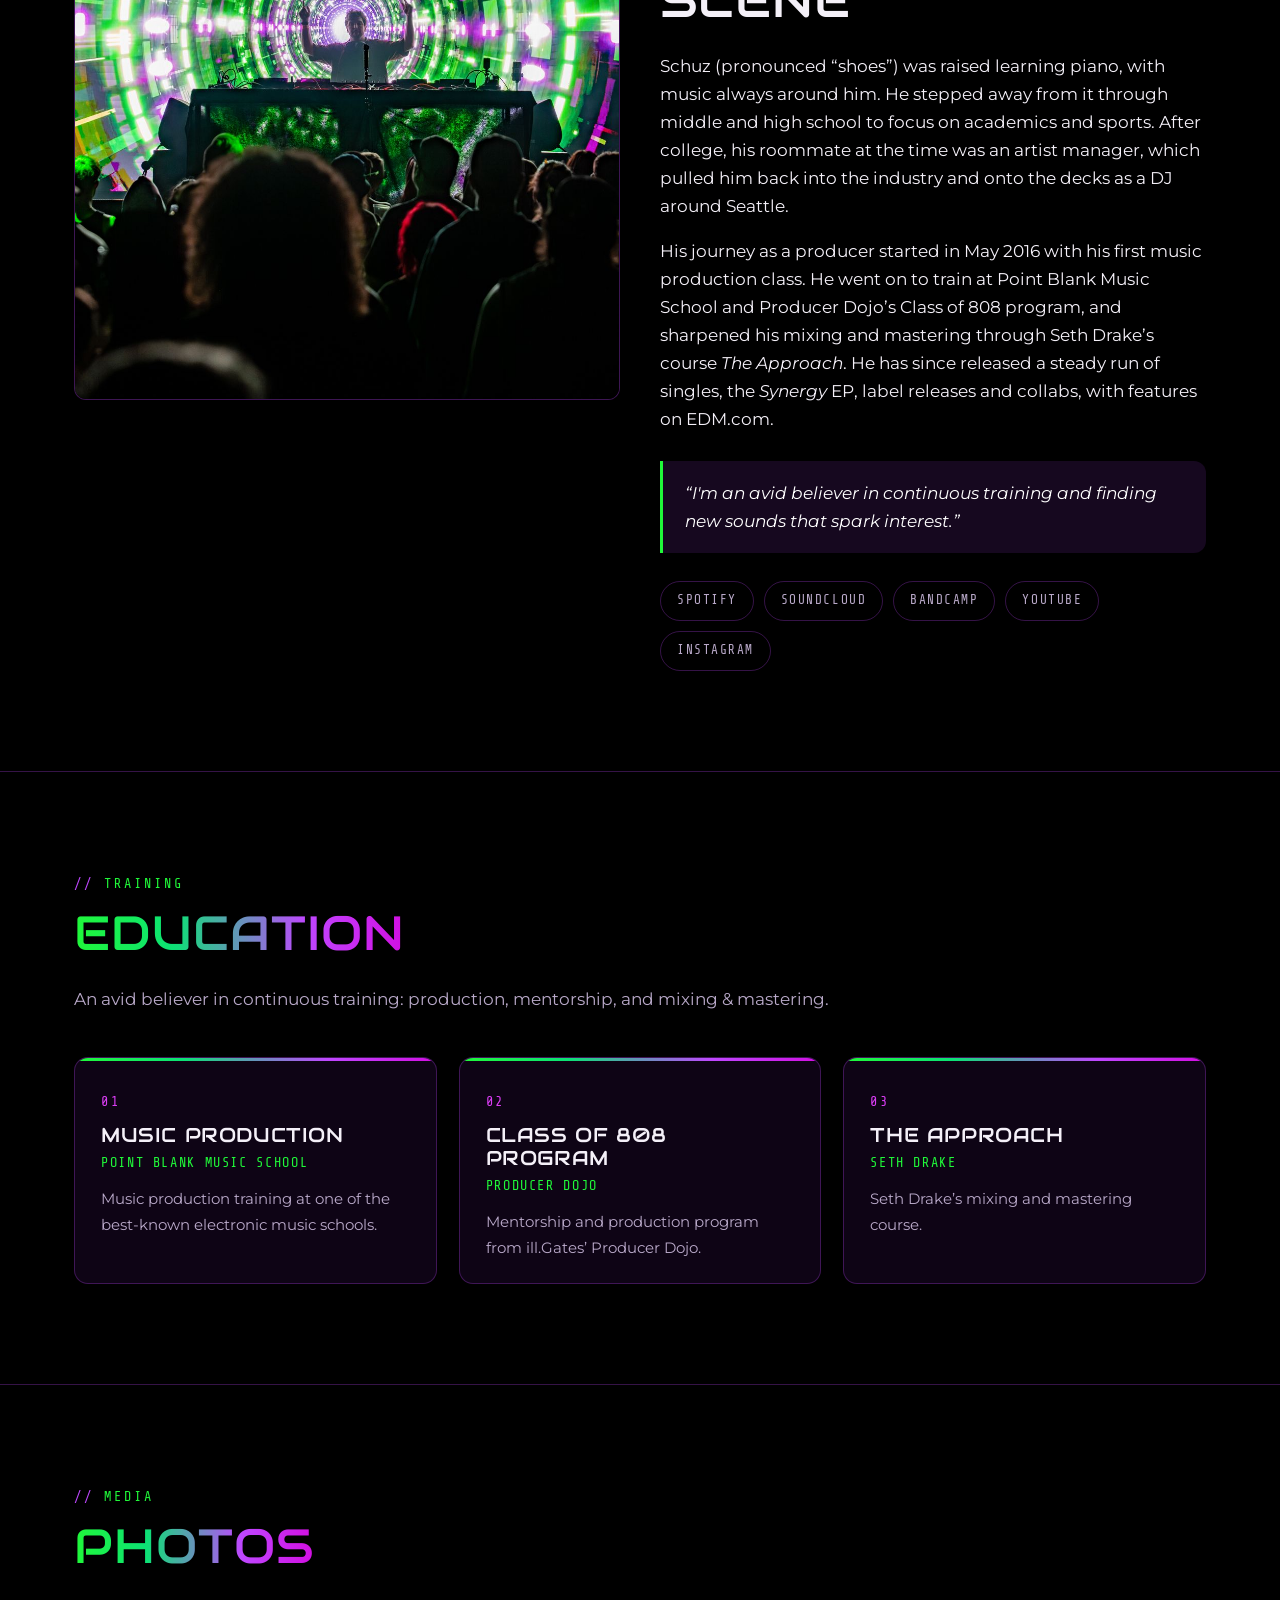
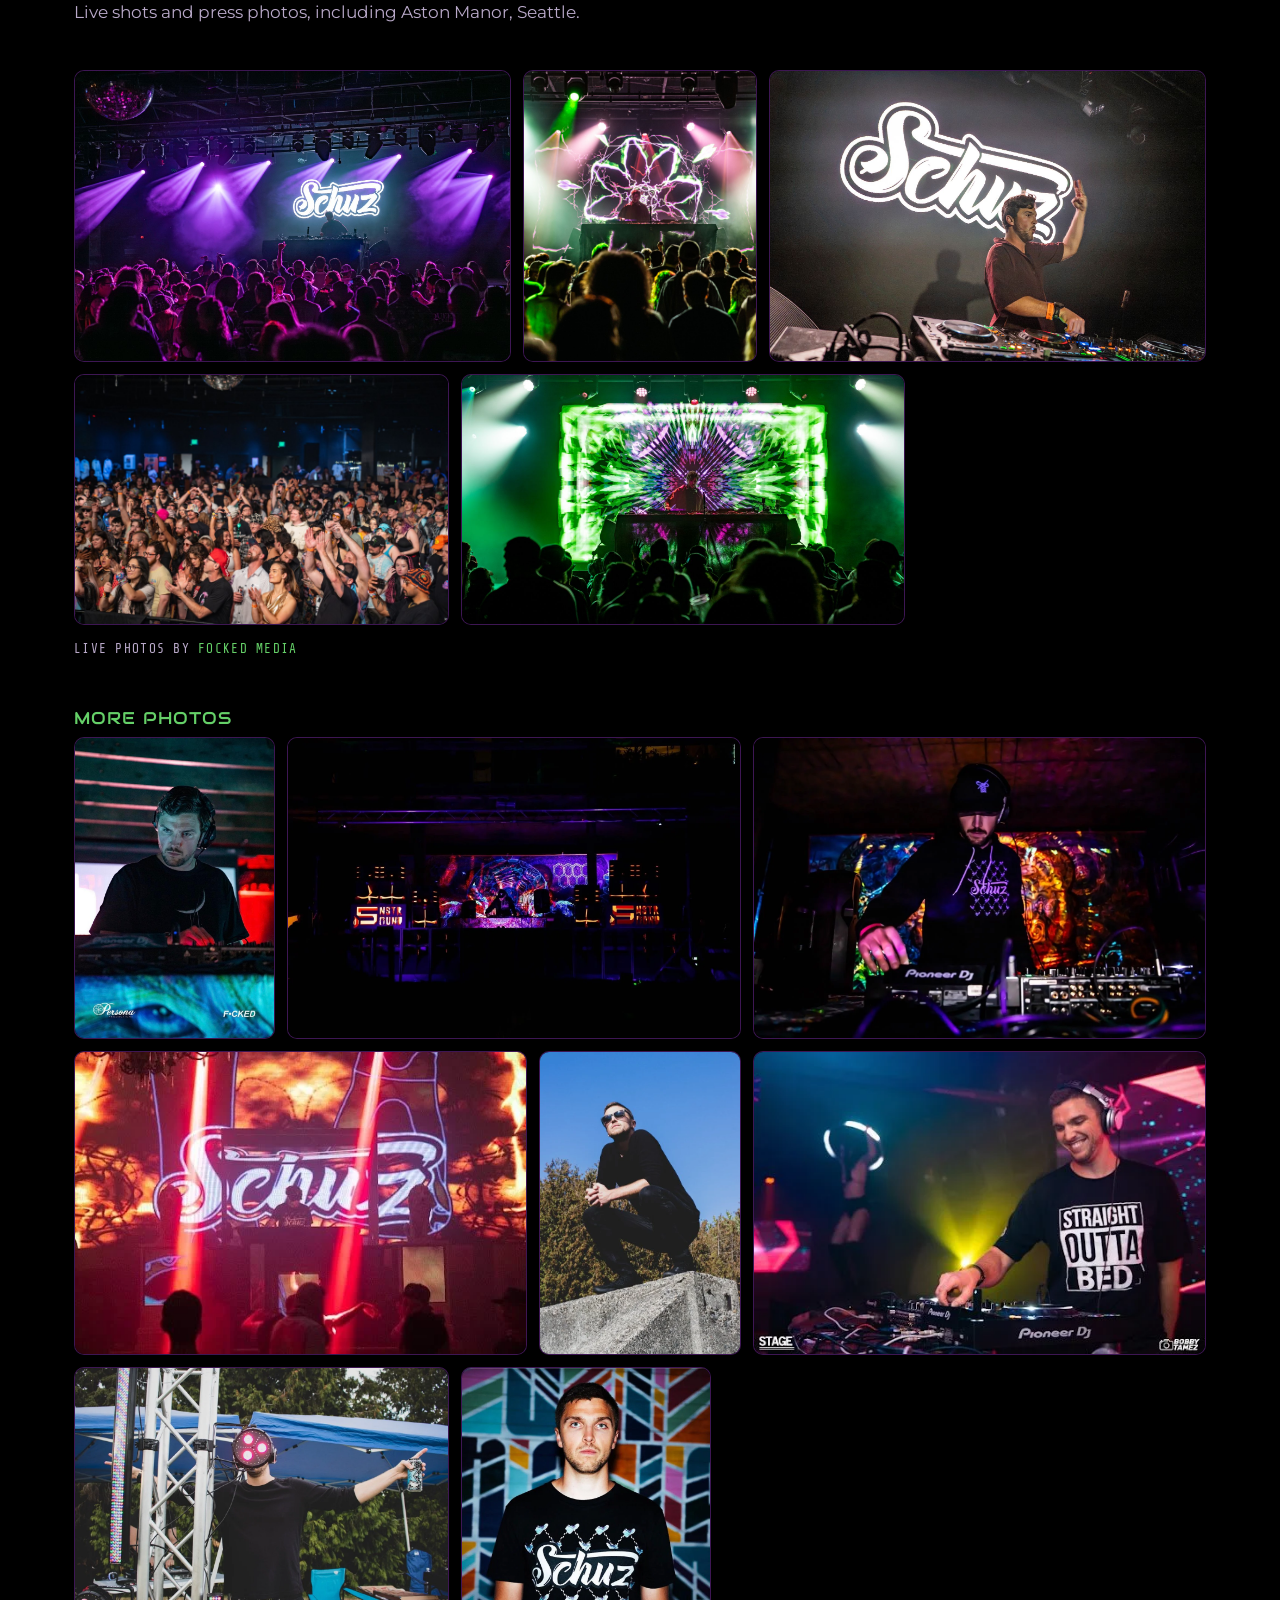
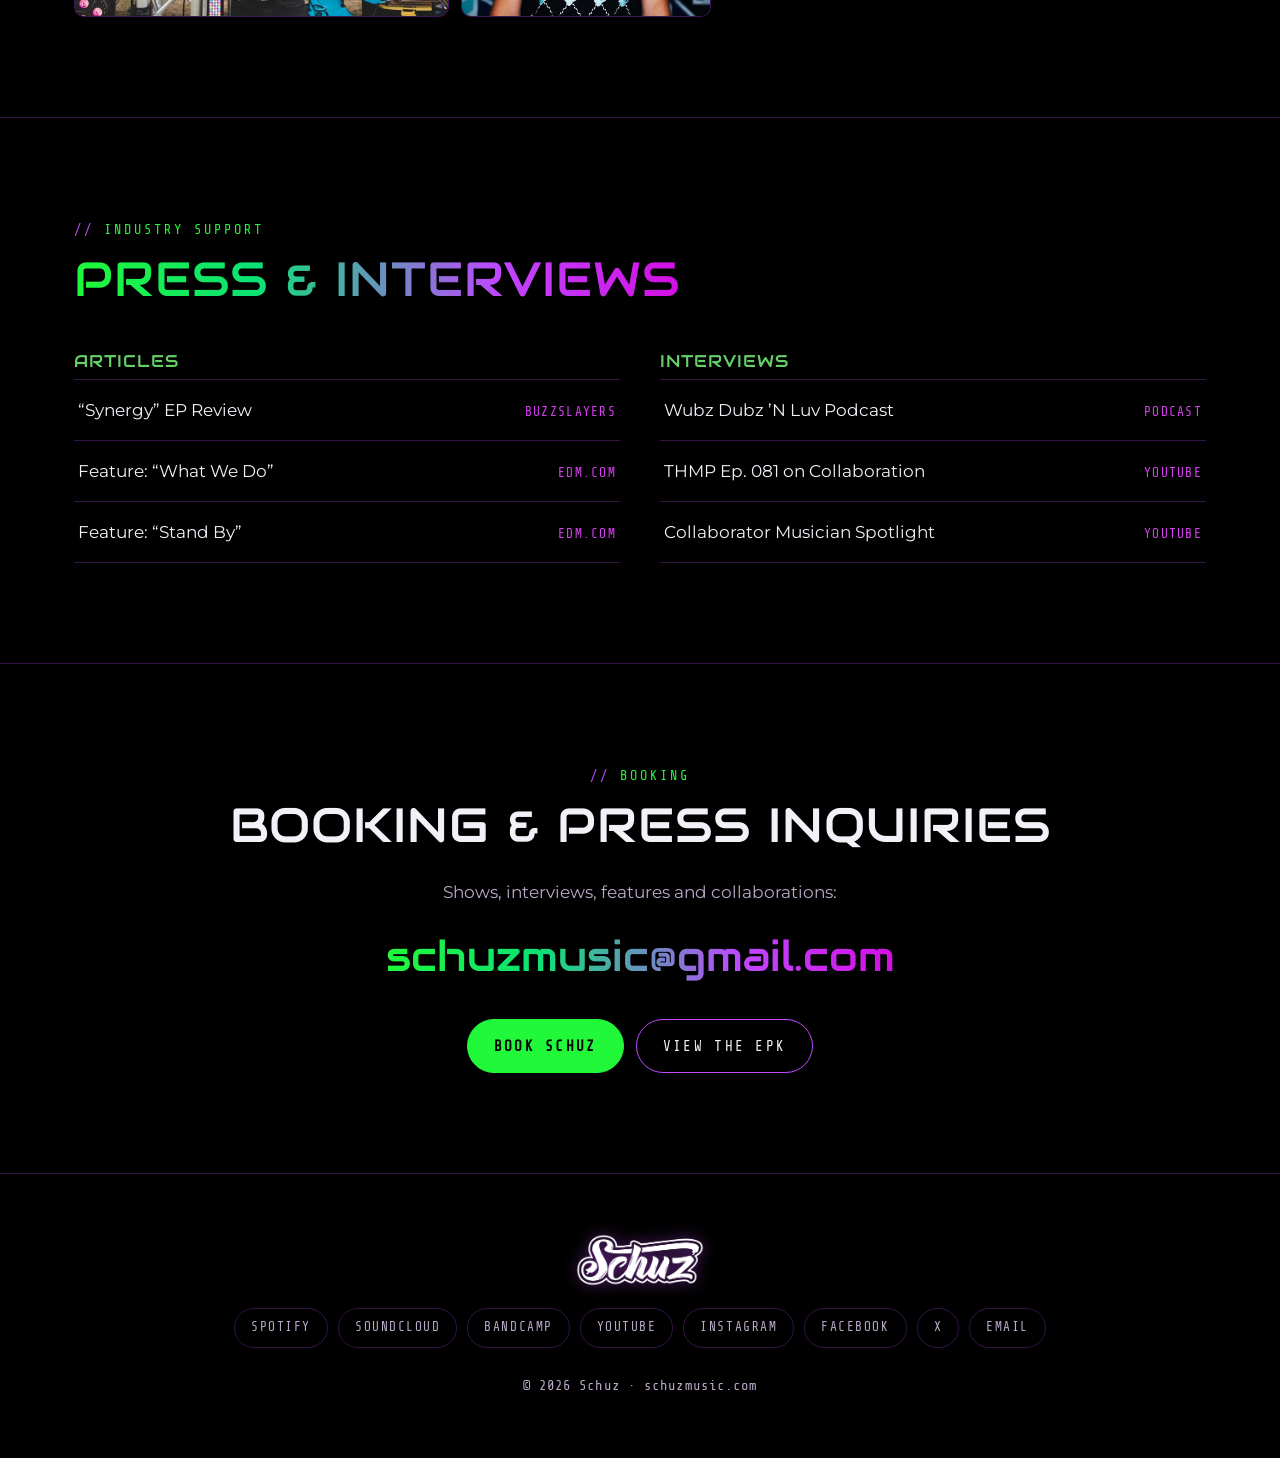
==== commit 4ea26e4a: "Justified photo rows, uncropped logo tiles, EPK: no repeated covers or video, cleaner releases layou" ====
--- a/index.html
+++ b/index.html
@@ -18,8 +18,8 @@
   <link rel="preconnect" href="https://fonts.googleapis.com">
   <link rel="preconnect" href="https://fonts.gstatic.com" crossorigin>
   <link href="https://fonts.googleapis.com/css2?family=Audiowide&family=Montserrat:wght@400;600;700&family=Share+Tech+Mono&display=swap" rel="stylesheet">
-  <link rel="stylesheet" href="assets/style.css?v=202611192013">
-  <script src="assets/site.js?v=202611192013" defer></script>
+  <link rel="stylesheet" href="assets/style.css?v=202611192017">
+  <script src="assets/site.js?v=202611192017" defer></script>
 </head>
 <body>
 <header class="site-header">
@@ -195,24 +195,24 @@
         <h2><span class="grad-text">Photos</span></h2>
         <p class="muted">Live shots and press photos, including Aston Manor, Seattle.</p>
       </div>
-      <div class="masonry">
-<a href="images/press/fm-purple-logo.jpg" target="_blank"><img loading="lazy" src="images/live/fm-purple-logo.jpg" alt="Schuz performing under the Schuz logo with purple lights and a packed crowd"></a>
-<a href="images/press/fm-flower.jpg" target="_blank"><img loading="lazy" src="images/live/fm-flower.jpg" alt="Schuz DJing in front of a green and purple visual"></a>
-<a href="images/press/fm-logo-wave.jpg" target="_blank"><img loading="lazy" src="images/live/fm-logo-wave.jpg" alt="Schuz raising a hand in front of the glowing Schuz logo"></a>
-<a href="images/press/fm-crowd.jpg" target="_blank"><img loading="lazy" src="images/live/fm-crowd.jpg" alt="Crowd cheering at a Schuz show"></a>
-<a href="images/press/fm-kaleido.jpg" target="_blank"><img loading="lazy" src="images/live/fm-kaleido.jpg" alt="Schuz DJing in front of a green kaleidoscope visual"></a>
+      <div class="justified">
+<a href="images/press/fm-purple-logo.jpg" target="_blank" style="--r:1.4995"><i style="padding-bottom:66.688%"></i><img loading="lazy" src="images/live/fm-purple-logo.jpg" alt="Schuz performing under the Schuz logo with purple lights and a packed crowd"></a>
+<a href="images/press/fm-flower.jpg" target="_blank" style="--r:0.8000"><i style="padding-bottom:125.000%"></i><img loading="lazy" src="images/live/fm-flower.jpg" alt="Schuz DJing in front of a green and purple visual"></a>
+<a href="images/press/fm-logo-wave.jpg" target="_blank" style="--r:1.4995"><i style="padding-bottom:66.688%"></i><img loading="lazy" src="images/live/fm-logo-wave.jpg" alt="Schuz raising a hand in front of the glowing Schuz logo"></a>
+<a href="images/press/fm-crowd.jpg" target="_blank" style="--r:1.4995"><i style="padding-bottom:66.688%"></i><img loading="lazy" src="images/live/fm-crowd.jpg" alt="Crowd cheering at a Schuz show"></a>
+<a href="images/press/fm-kaleido.jpg" target="_blank" style="--r:1.7778"><i style="padding-bottom:56.250%"></i><img loading="lazy" src="images/live/fm-kaleido.jpg" alt="Schuz DJing in front of a green kaleidoscope visual"></a>
       </div>
       <p class="credit">Live photos by <strong>Focked Media</strong></p>
       <h3 style="margin-top:48px">More photos</h3>
-      <div class="masonry four">
-<a href="images/epk-photo-1.jpg" target="_blank"><img loading="lazy" src="images/epk-photo-1.jpg" alt="Schuz DJing" onerror="this.onerror=null;this.src='https://static.wixstatic.com/media/feb2db_843b74ad14c74a41a1388d8b9cd171cd~mv2.jpg'"></a>
-<a href="images/live-aston-manor.jpg" target="_blank"><img loading="lazy" src="images/live-aston-manor.jpg" alt="Schuz live at Aston Manor, Seattle" onerror="this.onerror=null;this.src='https://images.squarespace-cdn.com/content/v1/58a359994402439f40370c7b/1695354976595-M25AXAHCMDE8Z5FQ7RJP/5D6DD038-A7A1-4371-893F-D45AA2152FE5.JPG'"></a>
-<a href="images/press-2.jpg" target="_blank"><img loading="lazy" src="images/press-2.jpg" alt="Schuz portrait" onerror="this.onerror=null;this.src='https://images.squarespace-cdn.com/content/v1/58a359994402439f40370c7b/1695354976522-R0MA7KNY0KK1XTUEP9II/1D3F9439-301A-474D-8AA5-25B1115A0A15.JPG'"></a>
-<a href="images/press-1.jpeg" target="_blank"><img loading="lazy" src="images/press-1.jpeg" alt="Schuz press photo" onerror="this.onerror=null;this.src='https://images.squarespace-cdn.com/content/v1/58a359994402439f40370c7b/1695355032621-QRXECKOLP7GYYOPWCU46/pressphoto_1.jpeg'"></a>
-<a href="images/live-seattle-4.jpg" target="_blank"><img loading="lazy" src="images/live-seattle-4.jpg" alt="Schuz performing in Seattle" onerror="this.onerror=null;this.src='https://images.squarespace-cdn.com/content/v1/58a359994402439f40370c7b/1695355090209-EBKBHIT2OBBB01H35YQP/SD+Seattle-4.jpg'"></a>
-<a href="images/press-3.jpeg" target="_blank"><img loading="lazy" src="images/press-3.jpeg" alt="Schuz press photo" onerror="this.onerror=null;this.src='https://images.squarespace-cdn.com/content/v1/58a359994402439f40370c7b/1695355031194-6MYW3F1KG6UULHBLBZ7F/pressphoto_2.jpeg'"></a>
-<a href="images/live-seattle-12.jpg" target="_blank"><img loading="lazy" src="images/live-seattle-12.jpg" alt="Schuz performing in Seattle" onerror="this.onerror=null;this.src='https://images.squarespace-cdn.com/content/v1/58a359994402439f40370c7b/1695355090510-OCWT2Z7HHB52T39ILGDM/SD+Seattle-12.jpg'"></a>
-<a href="images/live-crowd.jpg" target="_blank"><img loading="lazy" src="images/live-crowd.jpg" alt="Schuz live" onerror="this.onerror=null;this.src='https://images.squarespace-cdn.com/content/v1/58a359994402439f40370c7b/1695355032693-YBWF4H1GL1ZOPYXRMC62/74381930_1358495461020890_6384283166823153664_n.jpg'"></a>
+      <div class="justified">
+<a href="images/epk-photo-1.jpg" target="_blank" style="--r:0.6667"><i style="padding-bottom:150.000%"></i><img loading="lazy" src="images/epk-photo-1.jpg" alt="Schuz DJing" onerror="this.onerror=null;this.src='https://static.wixstatic.com/media/feb2db_843b74ad14c74a41a1388d8b9cd171cd~mv2.jpg'"></a>
+<a href="images/live-aston-manor.jpg" target="_blank" style="--r:1.5000"><i style="padding-bottom:66.667%"></i><img loading="lazy" src="images/live-aston-manor.jpg" alt="Schuz live at Aston Manor, Seattle" onerror="this.onerror=null;this.src='https://images.squarespace-cdn.com/content/v1/58a359994402439f40370c7b/1695354976595-M25AXAHCMDE8Z5FQ7RJP/5D6DD038-A7A1-4371-893F-D45AA2152FE5.JPG'"></a>
+<a href="images/press-2.jpg" target="_blank" style="--r:1.5000"><i style="padding-bottom:66.667%"></i><img loading="lazy" src="images/press-2.jpg" alt="Schuz portrait" onerror="this.onerror=null;this.src='https://images.squarespace-cdn.com/content/v1/58a359994402439f40370c7b/1695354976522-R0MA7KNY0KK1XTUEP9II/1D3F9439-301A-474D-8AA5-25B1115A0A15.JPG'"></a>
+<a href="images/press-1.jpeg" target="_blank" style="--r:1.4971"><i style="padding-bottom:66.797%"></i><img loading="lazy" src="images/press-1.jpeg" alt="Schuz press photo" onerror="this.onerror=null;this.src='https://images.squarespace-cdn.com/content/v1/58a359994402439f40370c7b/1695355032621-QRXECKOLP7GYYOPWCU46/pressphoto_1.jpeg'"></a>
+<a href="images/live-seattle-4.jpg" target="_blank" style="--r:0.6663"><i style="padding-bottom:150.094%"></i><img loading="lazy" src="images/live-seattle-4.jpg" alt="Schuz performing in Seattle" onerror="this.onerror=null;this.src='https://images.squarespace-cdn.com/content/v1/58a359994402439f40370c7b/1695355090209-EBKBHIT2OBBB01H35YQP/SD+Seattle-4.jpg'"></a>
+<a href="images/press-3.jpeg" target="_blank" style="--r:1.4971"><i style="padding-bottom:66.797%"></i><img loading="lazy" src="images/press-3.jpeg" alt="Schuz press photo" onerror="this.onerror=null;this.src='https://images.squarespace-cdn.com/content/v1/58a359994402439f40370c7b/1695355031194-6MYW3F1KG6UULHBLBZ7F/pressphoto_2.jpeg'"></a>
+<a href="images/live-seattle-12.jpg" target="_blank" style="--r:1.5000"><i style="padding-bottom:66.667%"></i><img loading="lazy" src="images/live-seattle-12.jpg" alt="Schuz performing in Seattle" onerror="this.onerror=null;this.src='https://images.squarespace-cdn.com/content/v1/58a359994402439f40370c7b/1695355090510-OCWT2Z7HHB52T39ILGDM/SD+Seattle-12.jpg'"></a>
+<a href="images/live-crowd.jpg" target="_blank" style="--r:0.9978"><i style="padding-bottom:100.225%"></i><img loading="lazy" src="images/live-crowd.jpg" alt="Schuz live" onerror="this.onerror=null;this.src='https://images.squarespace-cdn.com/content/v1/58a359994402439f40370c7b/1695355032693-YBWF4H1GL1ZOPYXRMC62/74381930_1358495461020890_6384283166823153664_n.jpg'"></a>
       </div>
     </div>
   </section>
--- a/assets/style.css
+++ b/assets/style.css
@@ -291,3 +291,31 @@
 .masonry img { width: 100%; height: auto; display: block; transition: transform .45s, filter .45s; }
 .masonry a:hover img { transform: scale(1.03); filter: saturate(1.2); }
 @media (max-width: 860px) { .masonry, .masonry.four { columns: 2 140px; column-gap: 10px; } .masonry a { margin-bottom: 10px; } }
+
+/* Justified photo rows: equal-height rows, full width, every photo at its true shape */
+.justified { --base: 250px; display: flex; flex-wrap: wrap; gap: 12px; }
+.justified::after { content: ""; flex-grow: 999999; }
+.justified a {
+  position: relative; display: block; overflow: hidden; border-radius: 10px;
+  border: 1px solid var(--line); background: #0b0410;
+  flex-grow: calc(var(--r) * 100); flex-basis: calc(var(--r) * var(--base));
+}
+.justified a i { display: block; }
+.justified a img { position: absolute; inset: 0; width: 100%; height: 100%; object-fit: cover; transition: transform .45s, filter .45s; }
+.justified a:hover img { transform: scale(1.03); filter: saturate(1.2); }
+@media (max-width: 860px) { .justified { --base: 140px; gap: 8px; } }
+
+/* Logo download tiles (never cropped) */
+.logo-tiles { display: grid; grid-template-columns: repeat(2, minmax(0, 320px)); gap: 16px; }
+.logo-tiles a { display: grid; place-items: center; gap: 10px; padding: 26px 22px 16px; border-radius: 12px; border: 1px solid var(--line); text-decoration: none; }
+.logo-tiles a.dark { background: #000; }
+.logo-tiles a.light { background: #fff; }
+.logo-tiles img { max-height: 120px; width: auto; max-width: 100%; object-fit: contain; }
+.logo-tiles span { font-family: var(--mono); font-size: .75rem; letter-spacing: .12em; text-transform: uppercase; color: var(--muted); }
+.logo-tiles a.light span { color: #555; }
+
+/* EPK releases: covers across the full width, discography list below in two columns */
+.releases.epk-covers { grid-template-columns: repeat(4, 1fr); }
+.release-list.two-col { columns: 2; column-gap: 48px; }
+.release-list.two-col li { break-inside: avoid; }
+@media (max-width: 860px) { .releases.epk-covers { grid-template-columns: repeat(2, 1fr); } .release-list.two-col { columns: 1; } .logo-tiles { grid-template-columns: 1fr 1fr; } }
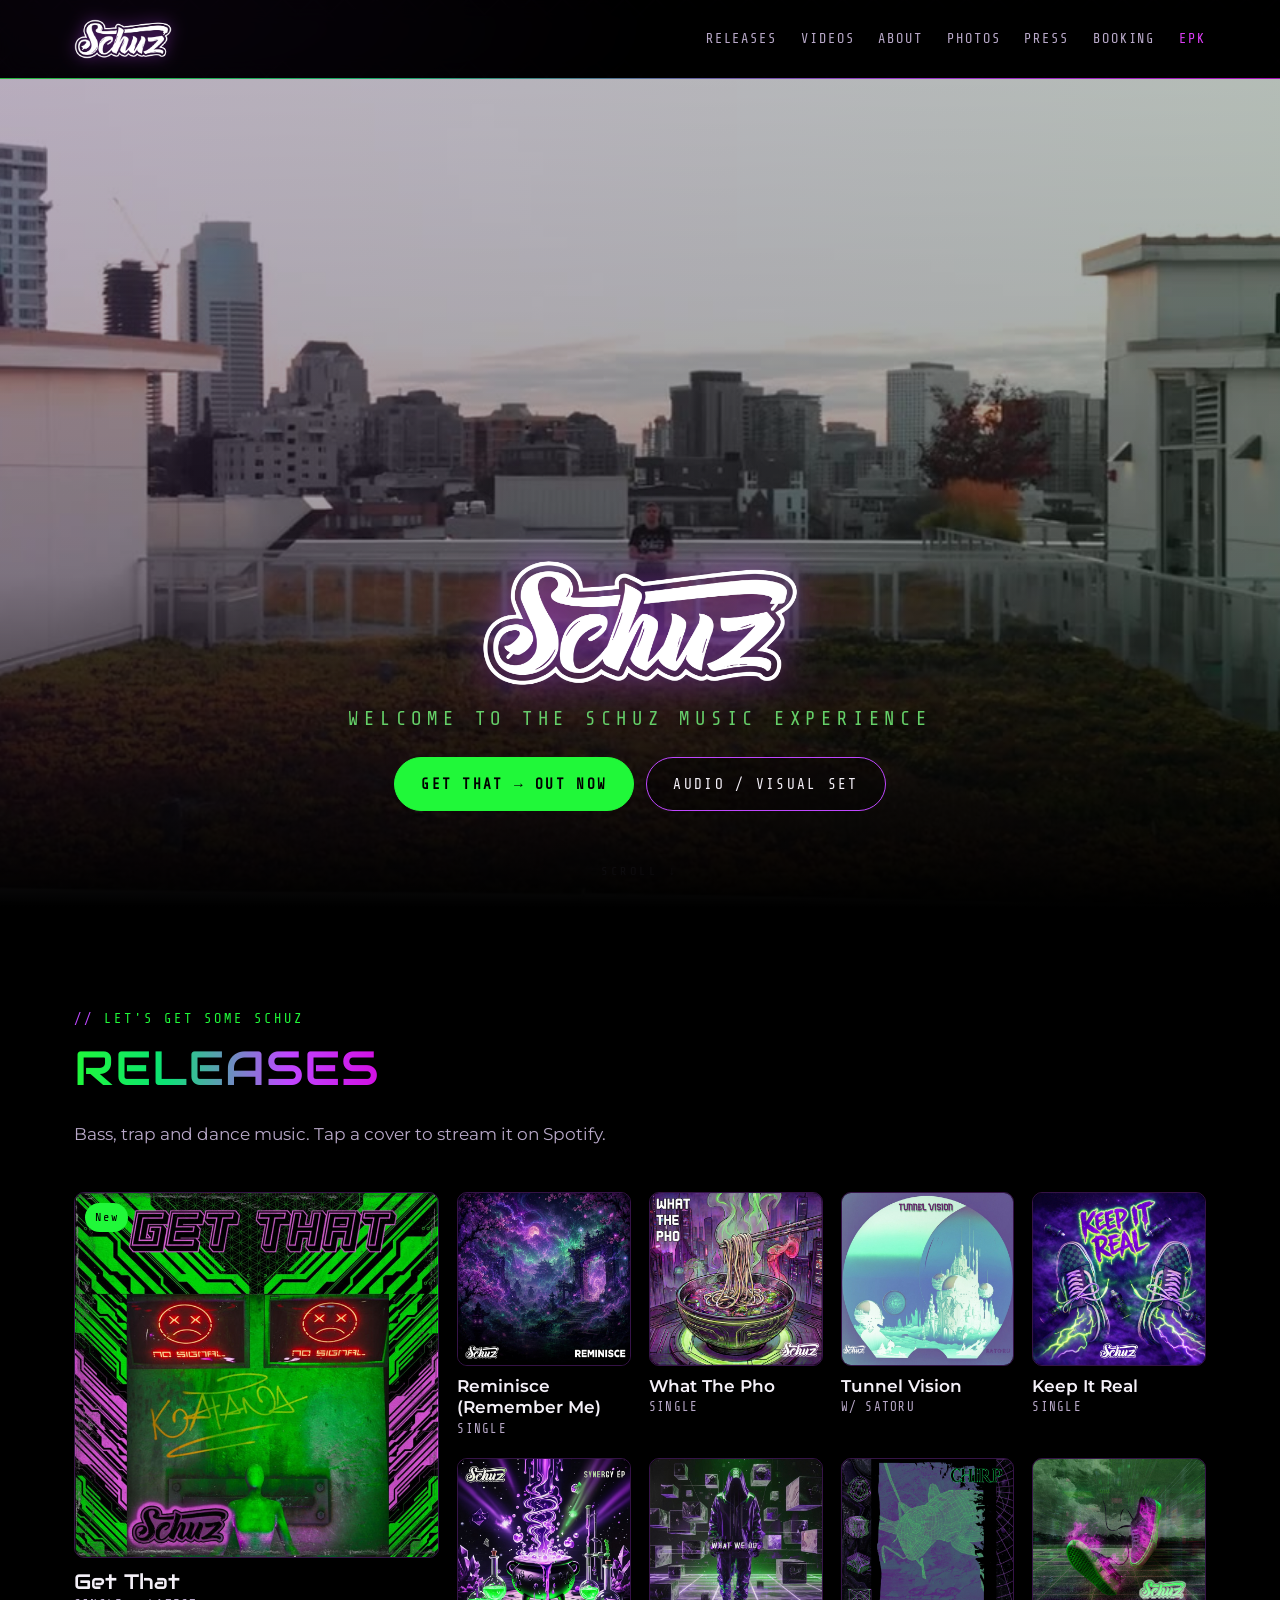
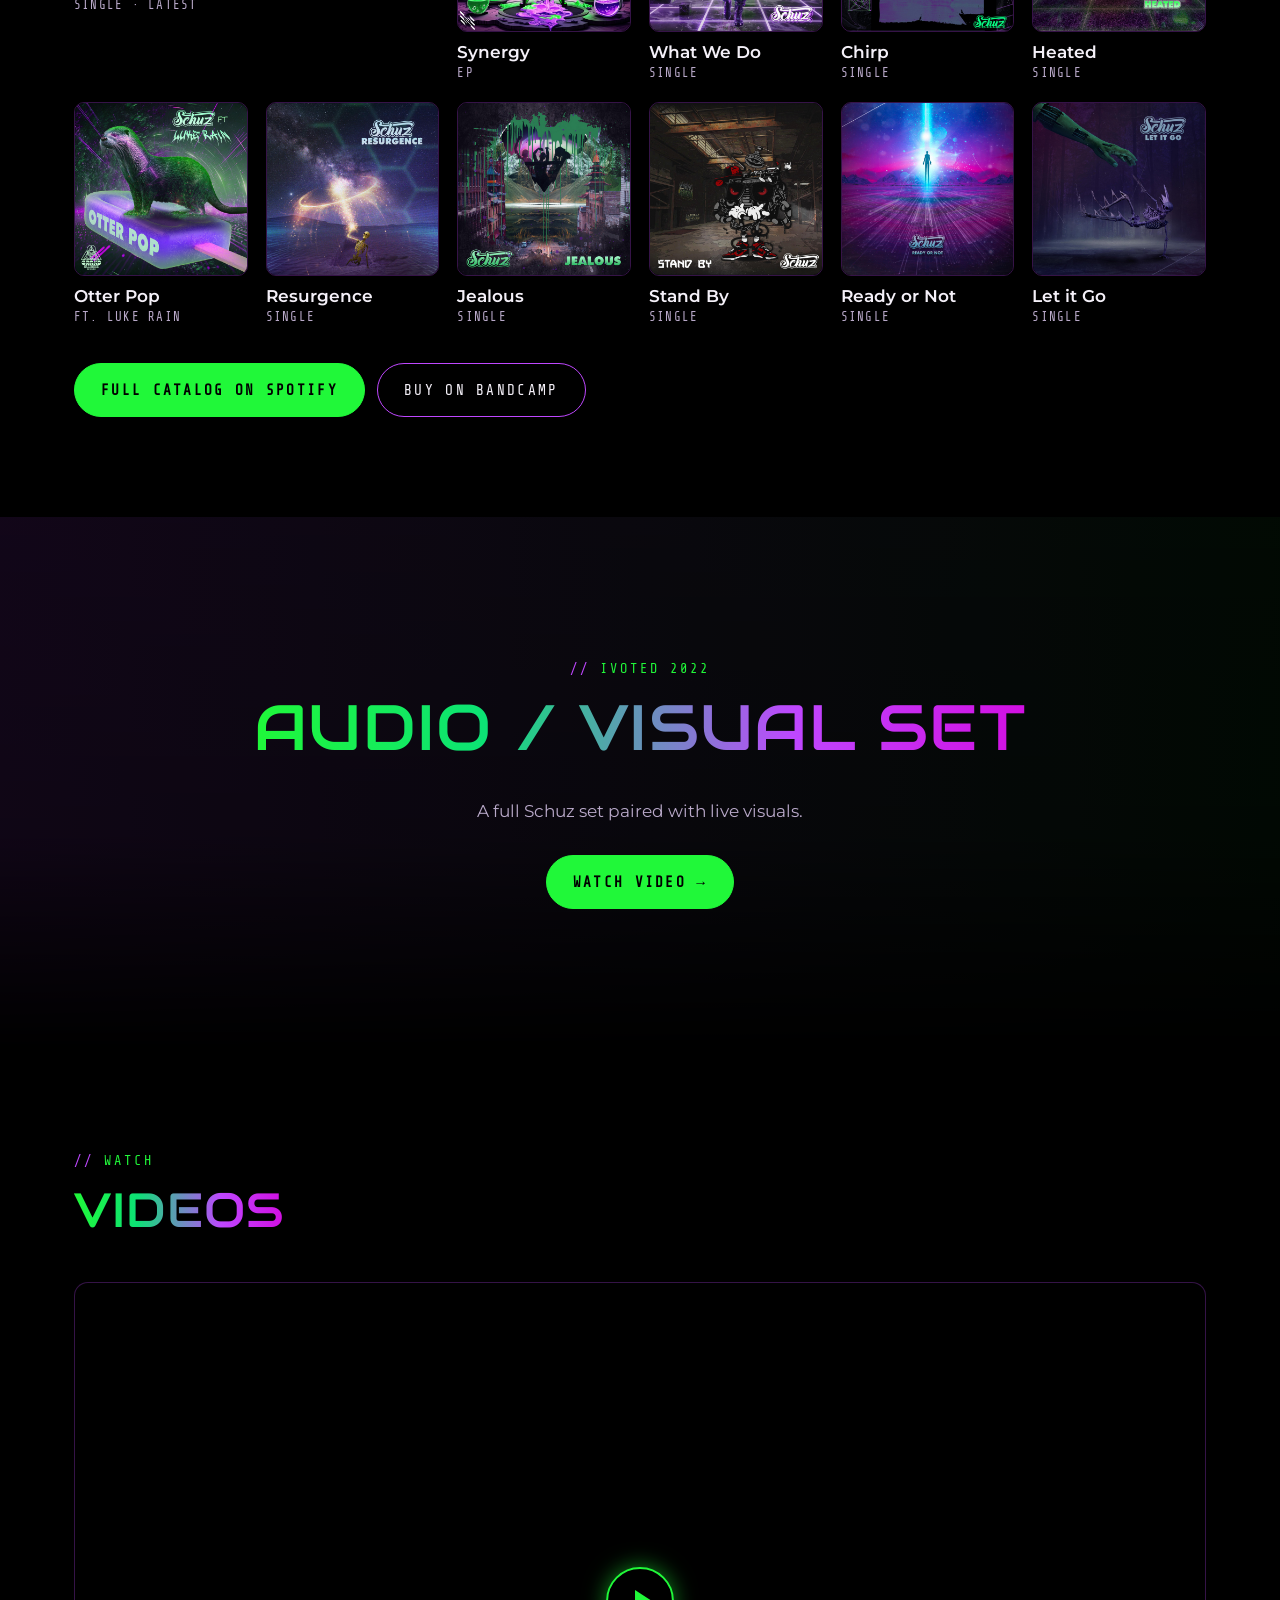
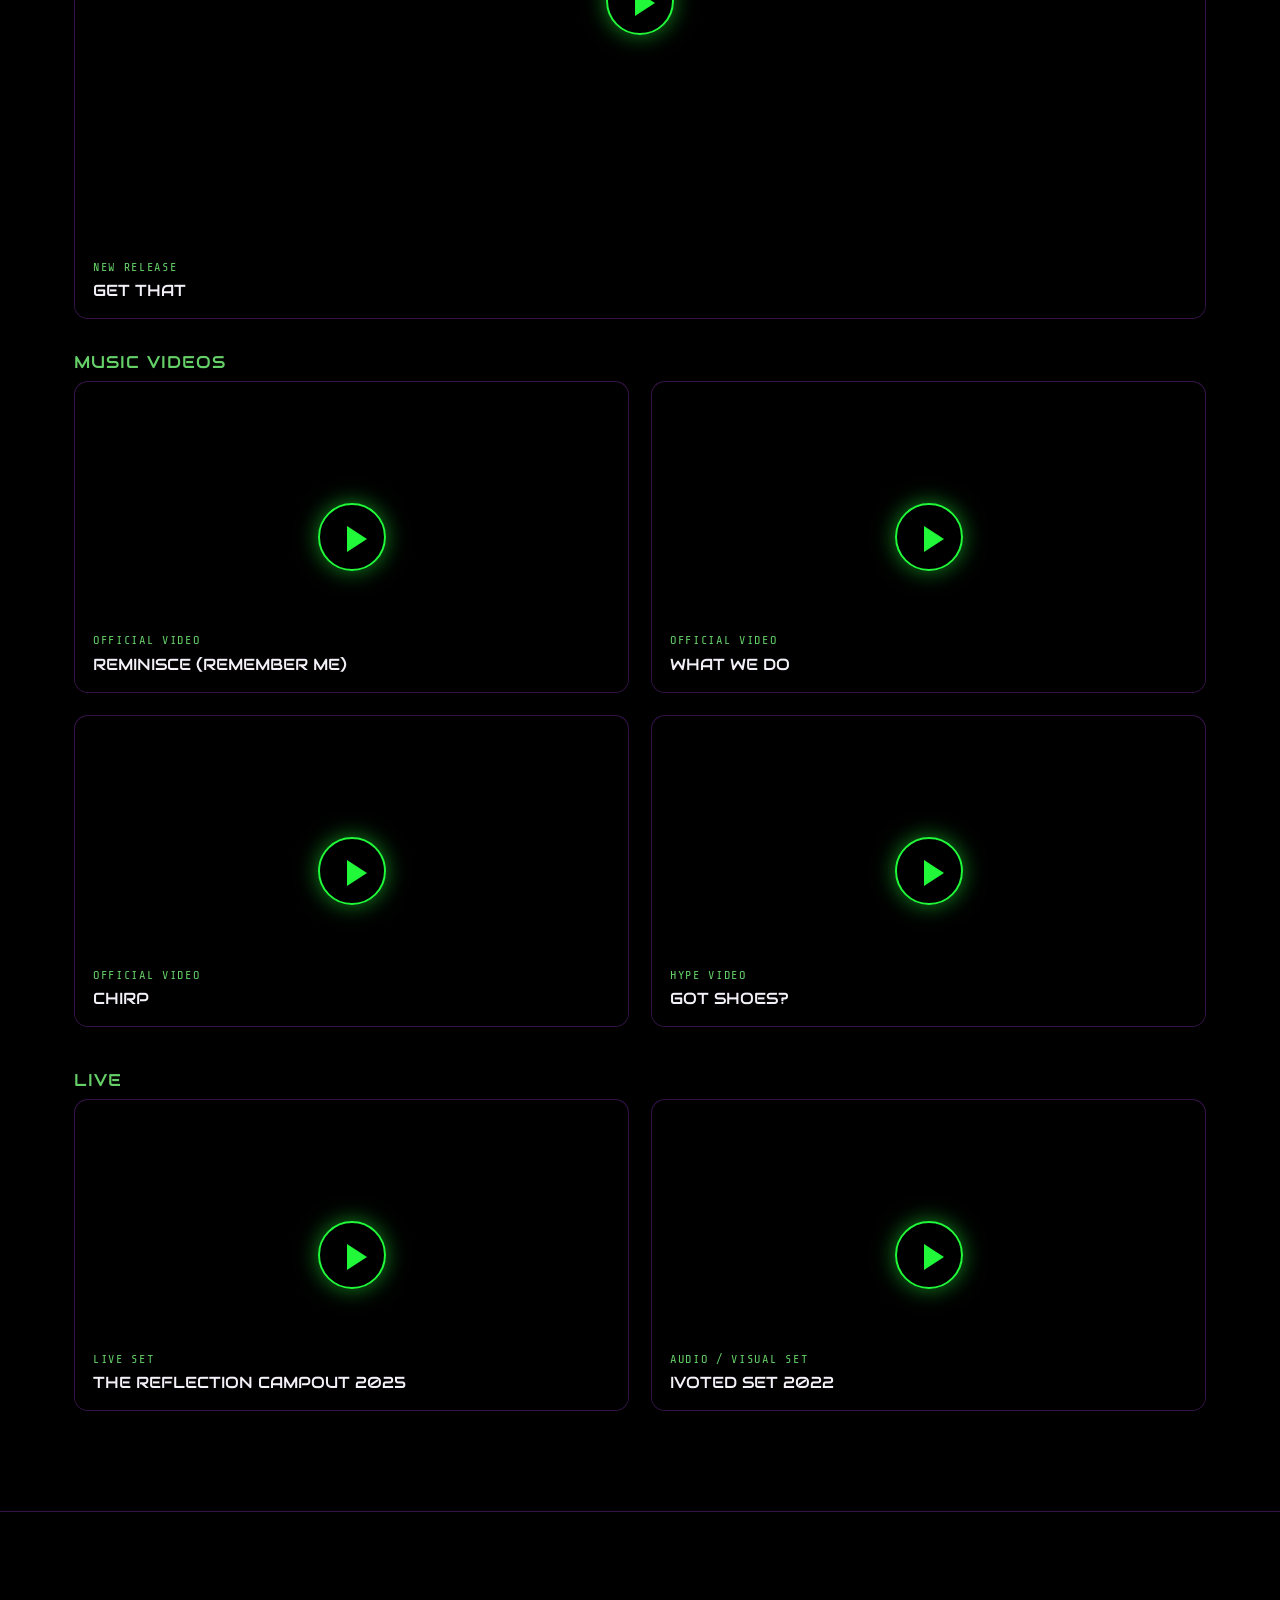
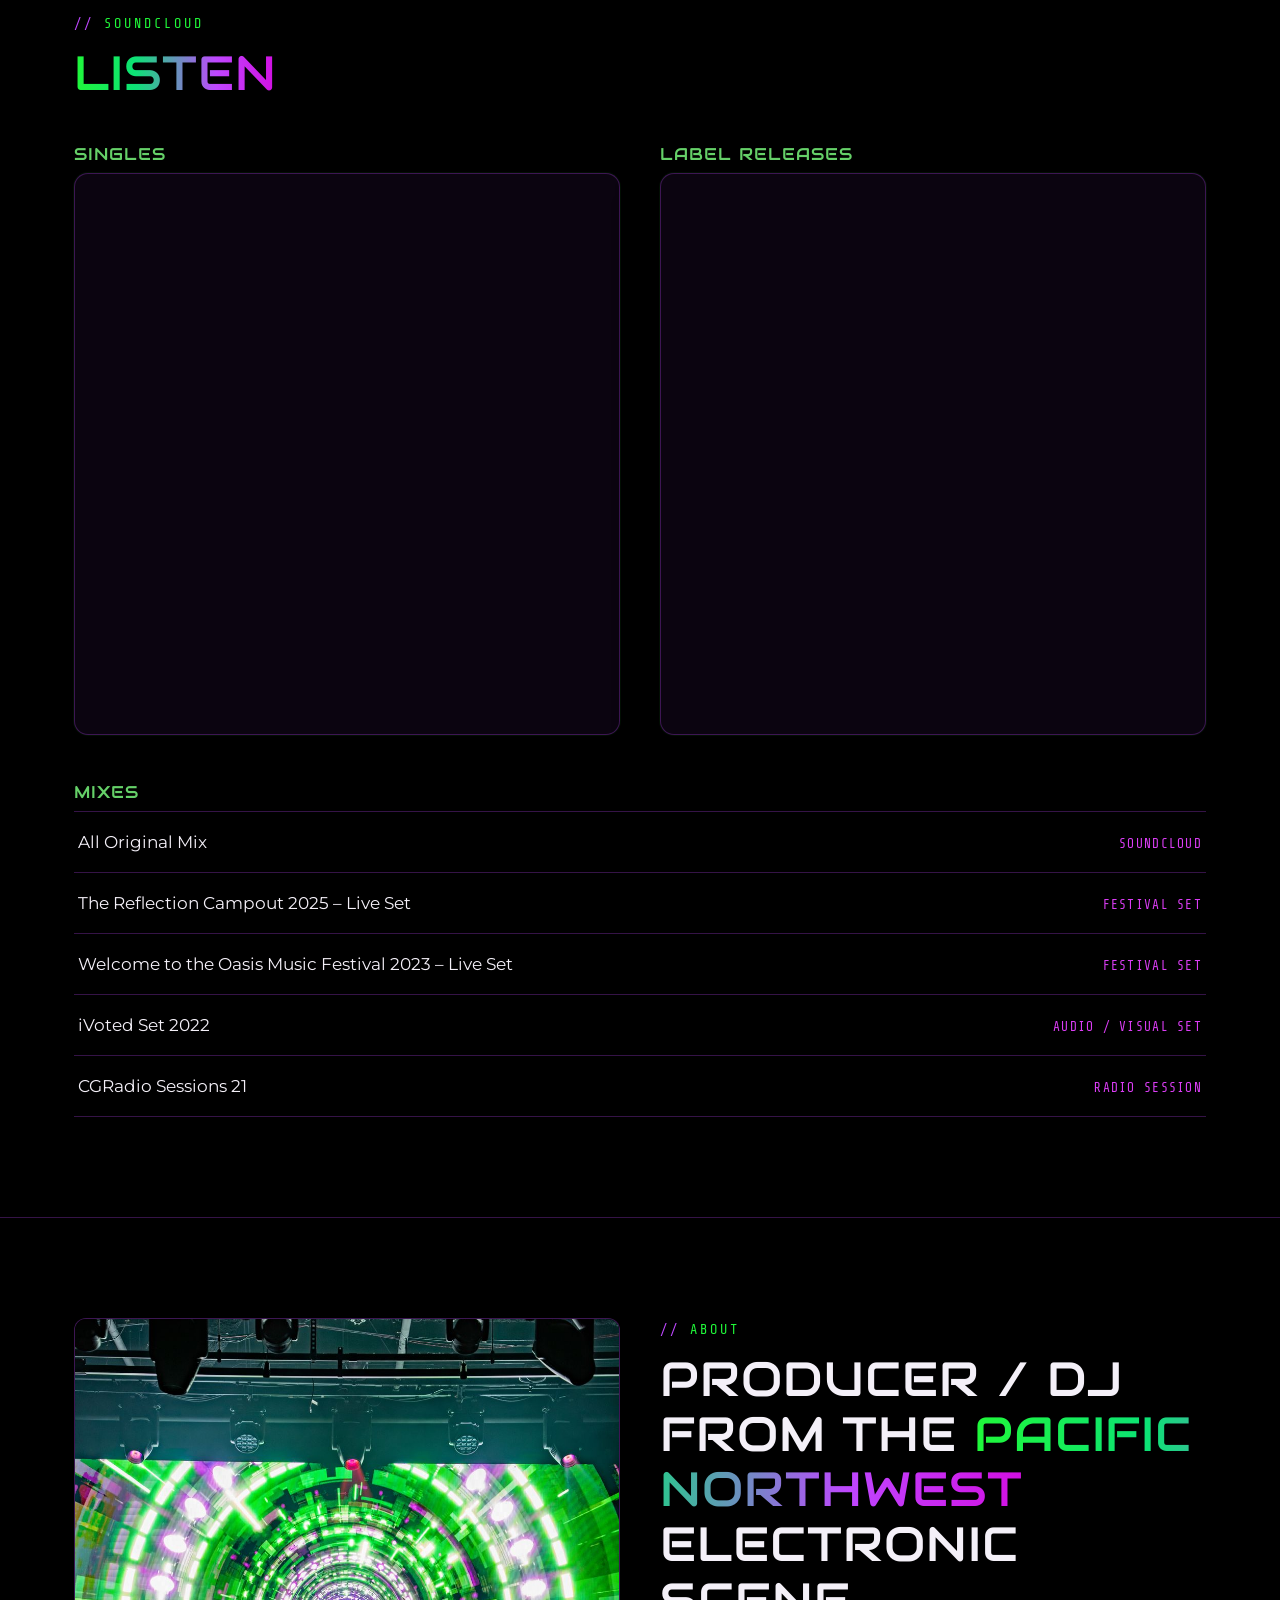
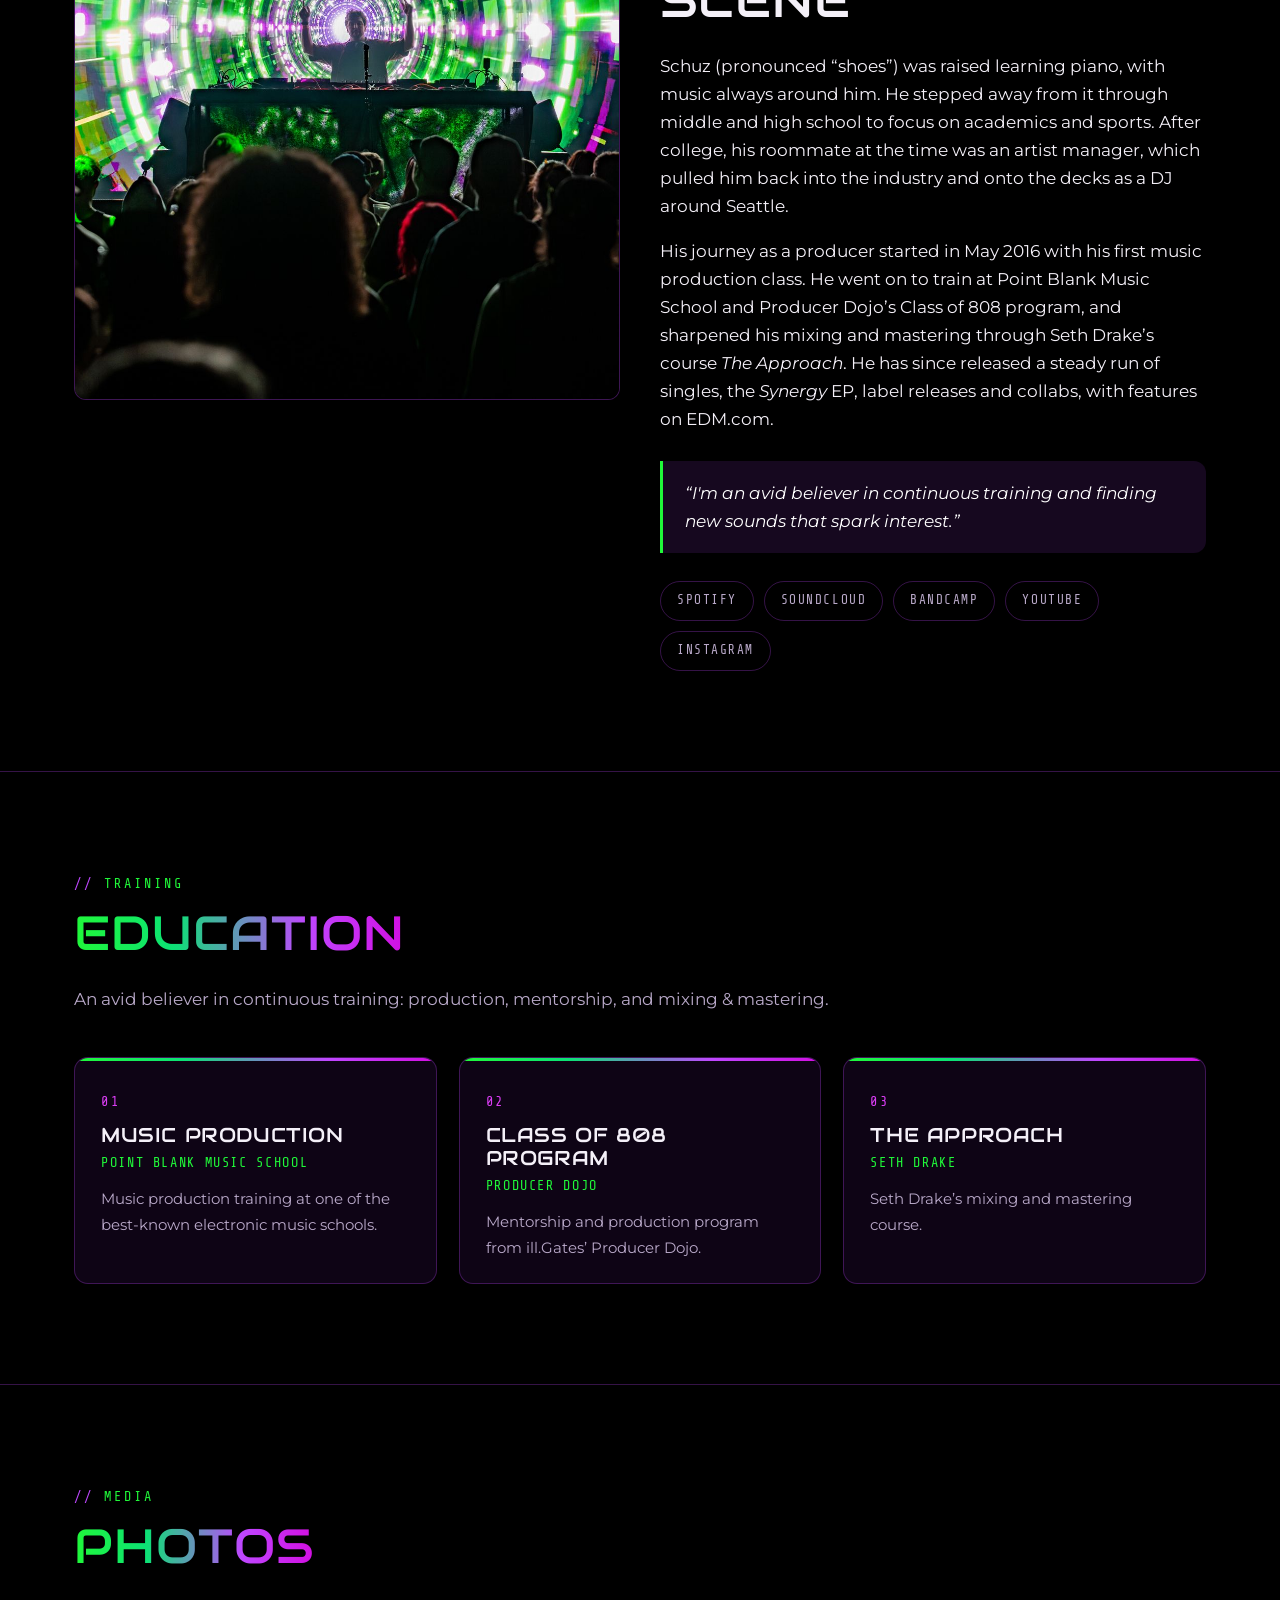
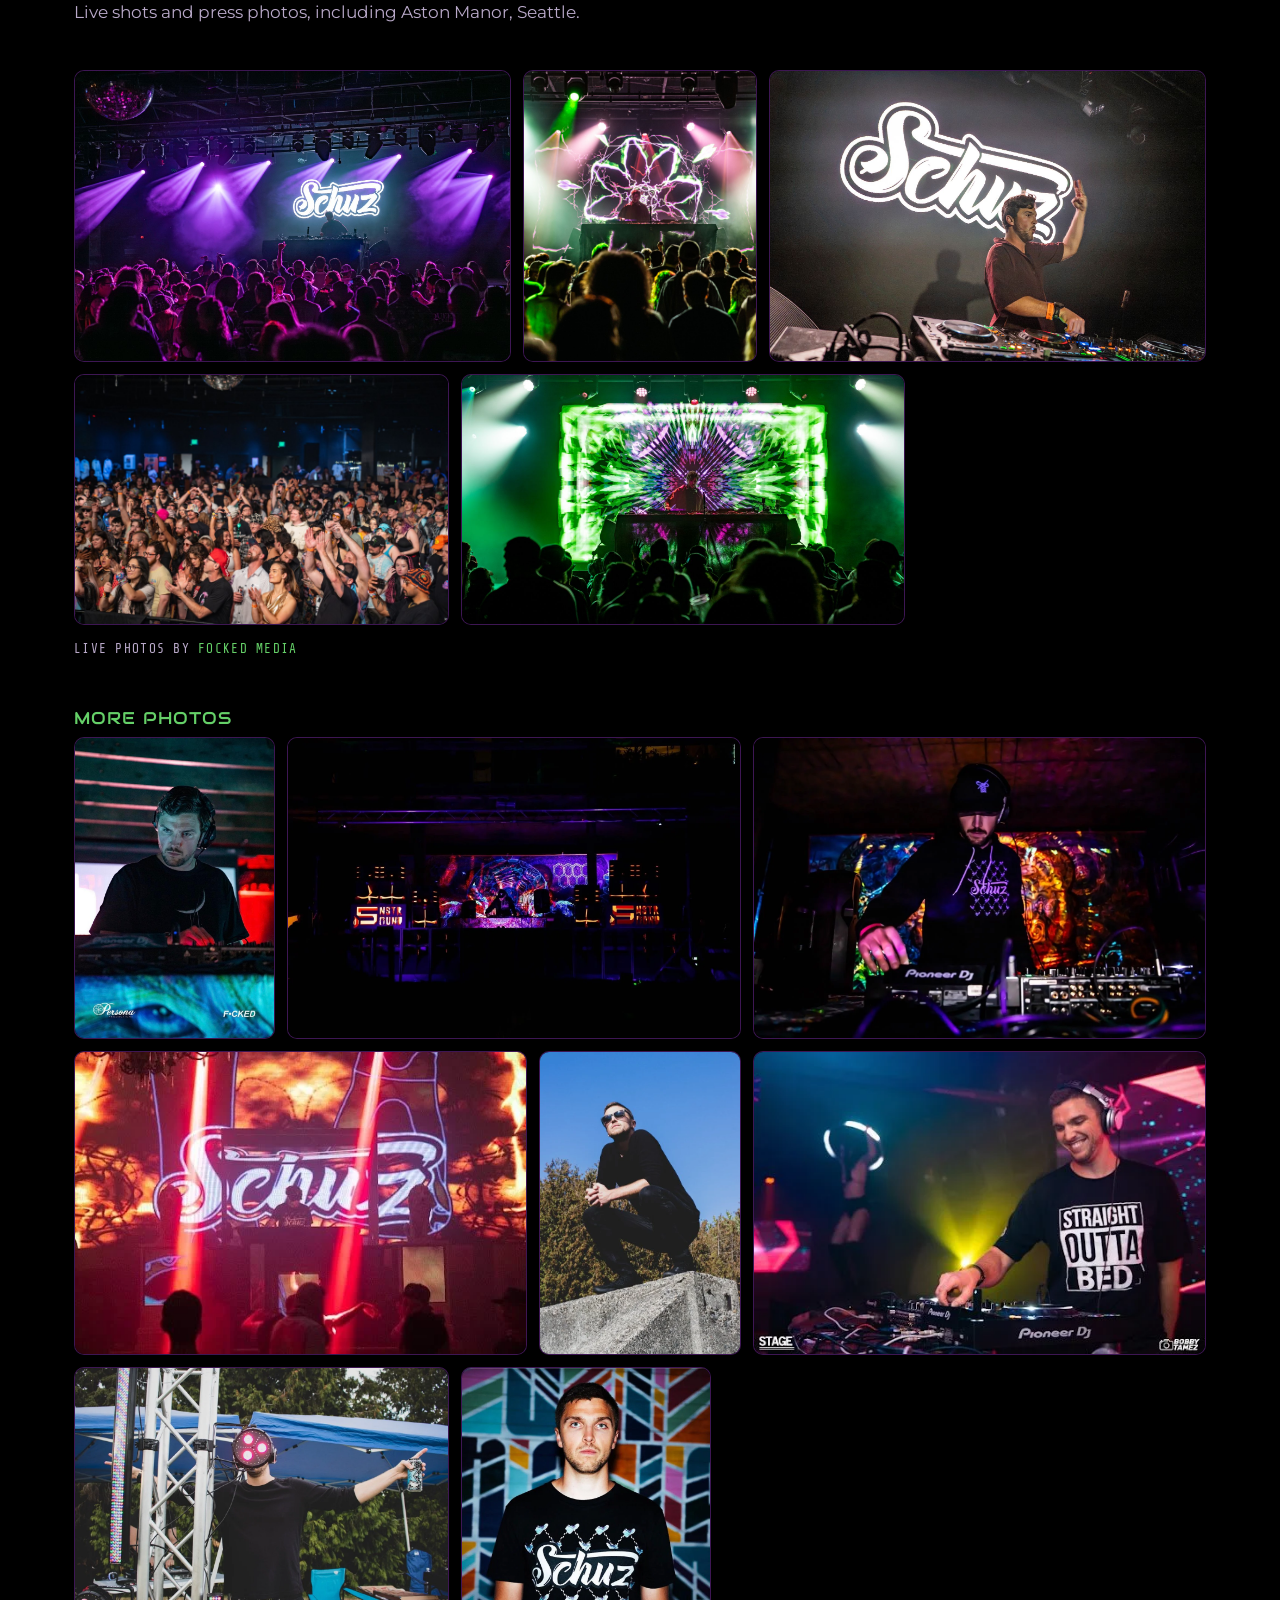
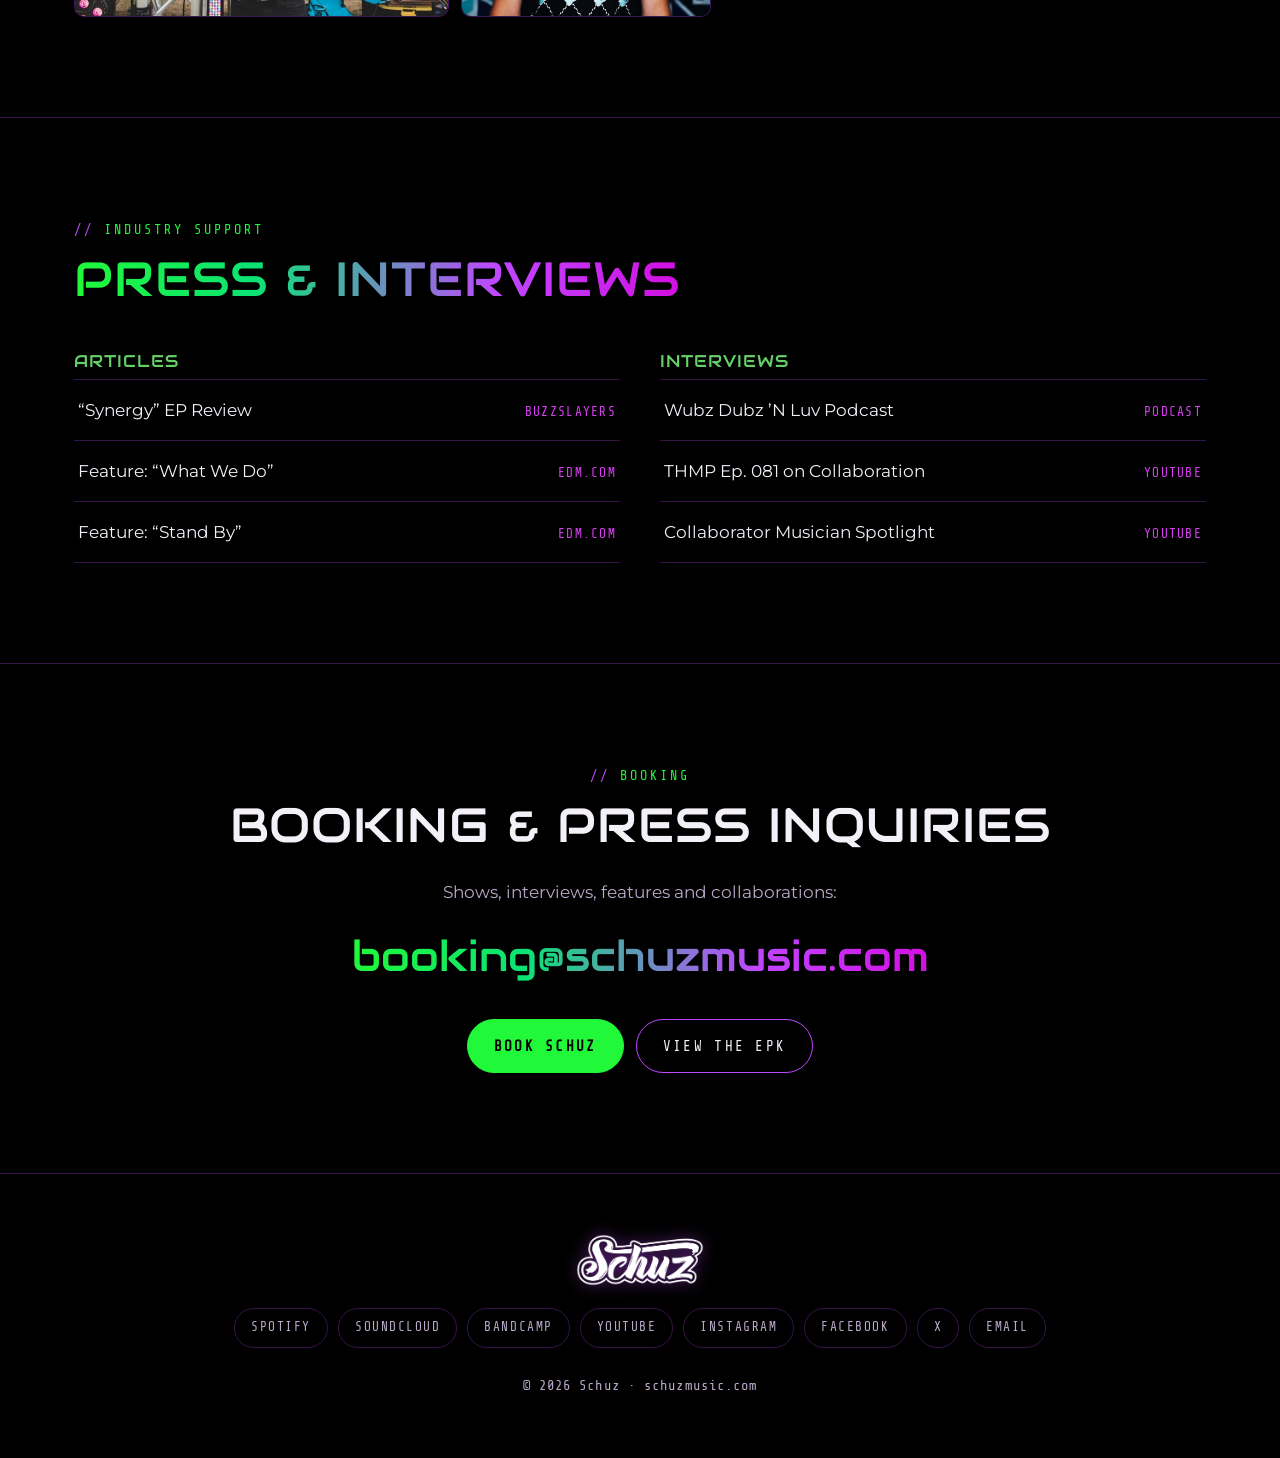
==== commit 026e1522: "Use booking@schuzmusic.com for booking and press contact Co-Authored-By: Claude Opus 5.5 <noreply@an" ====
--- a/index.html
+++ b/index.html
@@ -18,8 +18,8 @@
   <link rel="preconnect" href="https://fonts.googleapis.com">
   <link rel="preconnect" href="https://fonts.gstatic.com" crossorigin>
   <link href="https://fonts.googleapis.com/css2?family=Audiowide&family=Montserrat:wght@400;600;700&family=Share+Tech+Mono&display=swap" rel="stylesheet">
-  <link rel="stylesheet" href="assets/style.css?v=202611192017">
-  <script src="assets/site.js?v=202611192017" defer></script>
+  <link rel="stylesheet" href="assets/style.css?v=202611211044">
+  <script src="assets/site.js?v=202611211044" defer></script>
 </head>
 <body>
 <header class="site-header">
@@ -42,9 +42,16 @@
 
   <!-- HERO: background video from the original homepage -->
   <div class="hero">
-    <video class="hero-video" autoplay muted loop playsinline preload="auto" poster="images/hero-poster.jpg" aria-hidden="true">
-      <source src="assets/video/hero-loop.mp4" type="video/mp4">
-    </video>
+    <video class="hero-video" autoplay muted loop playsinline preload="auto" poster="images/hero-poster.jpg" aria-hidden="true"></video>
+    <script>
+      /* Phones held upright get the vertical live clip; everything else gets the rooftop loop. Only one file is downloaded. */
+      (function (v) {
+        var phone = window.matchMedia && window.matchMedia("(max-width: 760px) and (orientation: portrait)").matches;
+        v.poster = phone ? "images/hero-mobile-poster.jpg" : "images/hero-poster.jpg";
+        v.src = phone ? "assets/video/hero-mobile.mp4" : "assets/video/hero-loop.mp4";
+        var p = v.play && v.play(); if (p && p.catch) p.catch(function () {});
+      })(document.currentScript.previousElementSibling);
+    </script>
     <div class="hero-inner">
       <img class="hero-logo" src="images/logo-white-wide.png" alt="Schuz" onerror="this.onerror=null;this.src='https://images.squarespace-cdn.com/content/v1/58a359994402439f40370c7b/1534022627907-P2L6P6RFVJK82ZV1EN6B/Schuz-white-logo.png'">
       <h1>Welcome to the Schuz music experience</h1>
@@ -245,9 +252,9 @@
       <p class="eyebrow">Booking</p>
       <h2>Booking &amp; Press Inquiries</h2>
       <p class="muted">Shows, interviews, features and collaborations:</p>
-      <p><a class="email" href="mailto:schuzmusic@gmail.com?subject=Booking%20%2F%20Press%20Inquiry%20-%20Schuz">schuzmusic@gmail.com</a></p>
+      <p><a class="email" href="mailto:booking@schuzmusic.com?subject=Booking%20%2F%20Press%20Inquiry%20-%20Schuz">booking@schuzmusic.com</a></p>
       <div class="btn-row" style="justify-content:center;margin-top:26px">
-        <a class="btn primary" href="mailto:schuzmusic@gmail.com?subject=Booking%20%2F%20Press%20Inquiry%20-%20Schuz">Book Schuz</a>
+        <a class="btn primary" href="mailto:booking@schuzmusic.com?subject=Booking%20%2F%20Press%20Inquiry%20-%20Schuz">Book Schuz</a>
         <a class="btn" href="epk/">View the EPK</a>
       </div>
     </div>
@@ -266,7 +273,7 @@
 <a href="https://instagram.com/schuzmusic" target="_blank" rel="noopener">Instagram</a>
 <a href="https://facebook.com/schuzmusic" target="_blank" rel="noopener">Facebook</a>
 <a href="https://x.com/schuzmusic" target="_blank" rel="noopener">X</a>
-<a href="mailto:schuzmusic@gmail.com">Email</a>
+<a href="mailto:booking@schuzmusic.com">Email</a>
     </div>
     <small>&copy; <span id="year">2026</span> Schuz &middot; schuzmusic.com</small>
   </div>
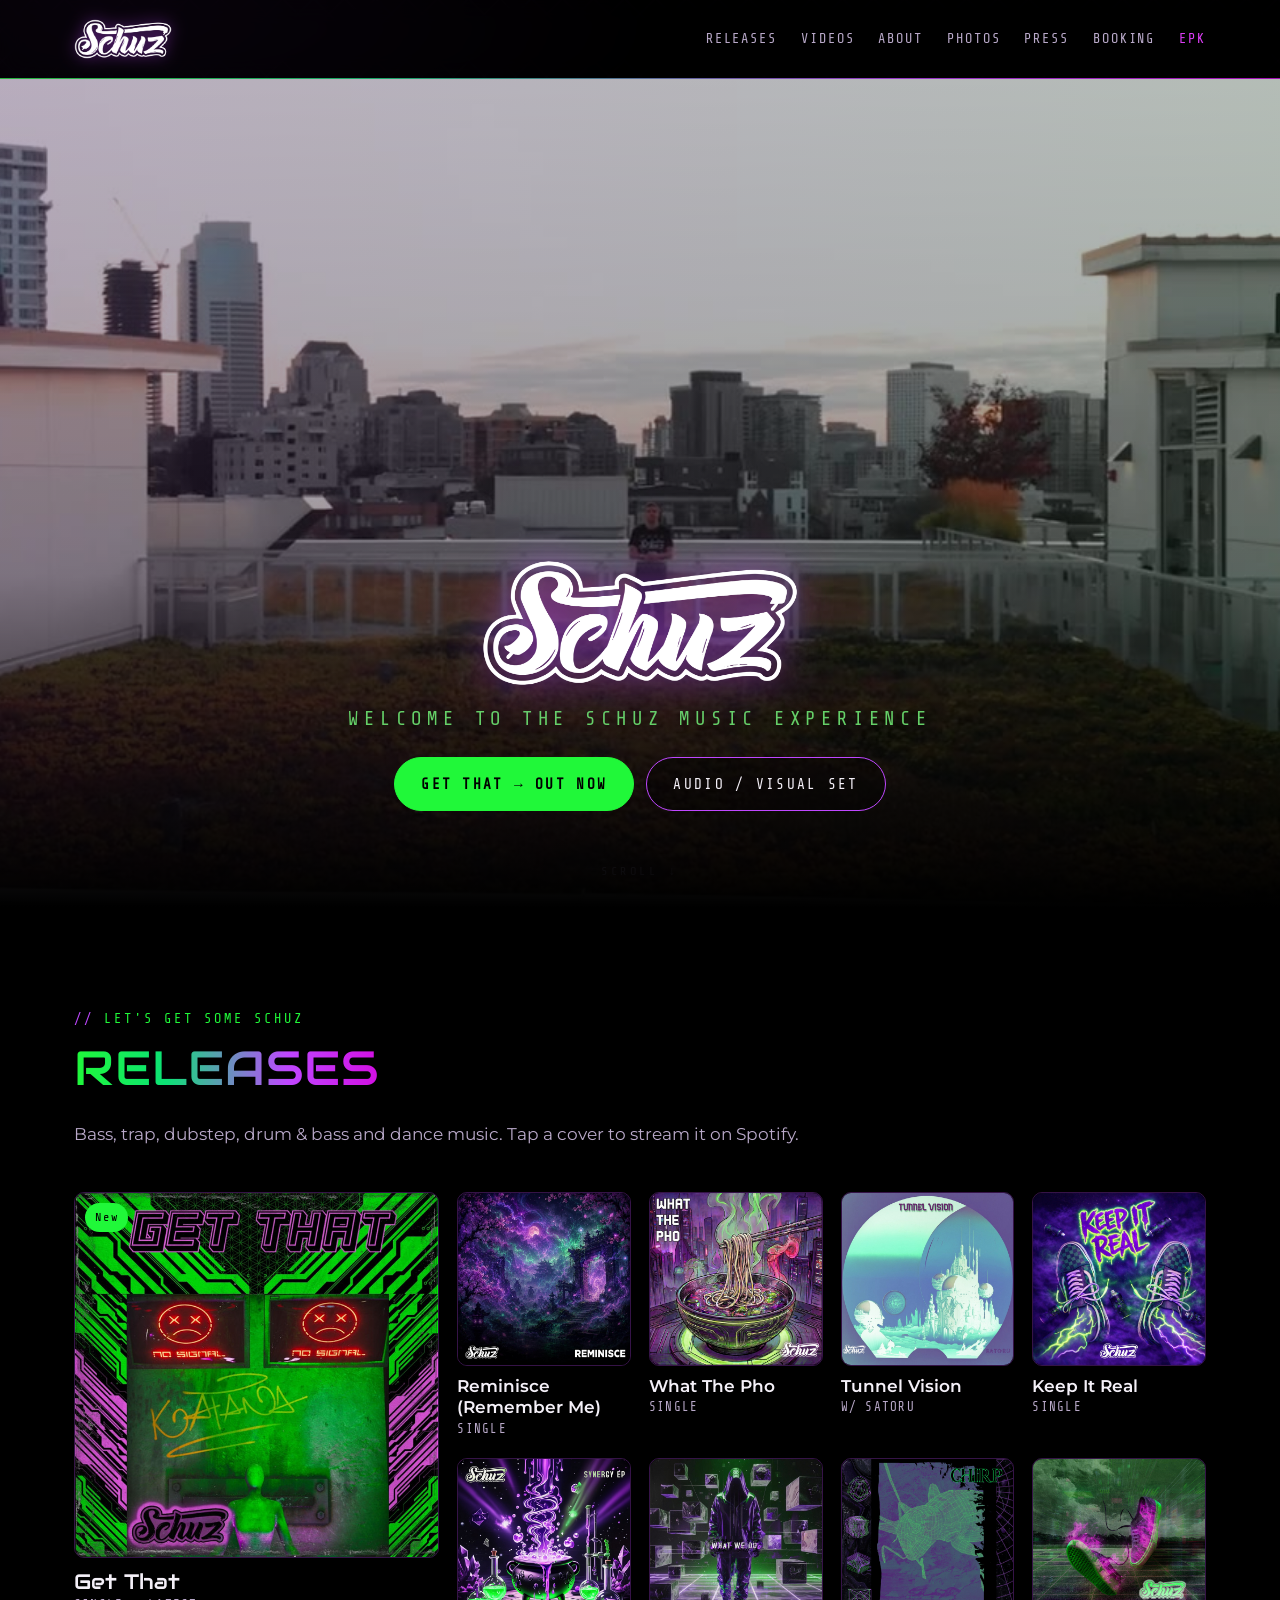
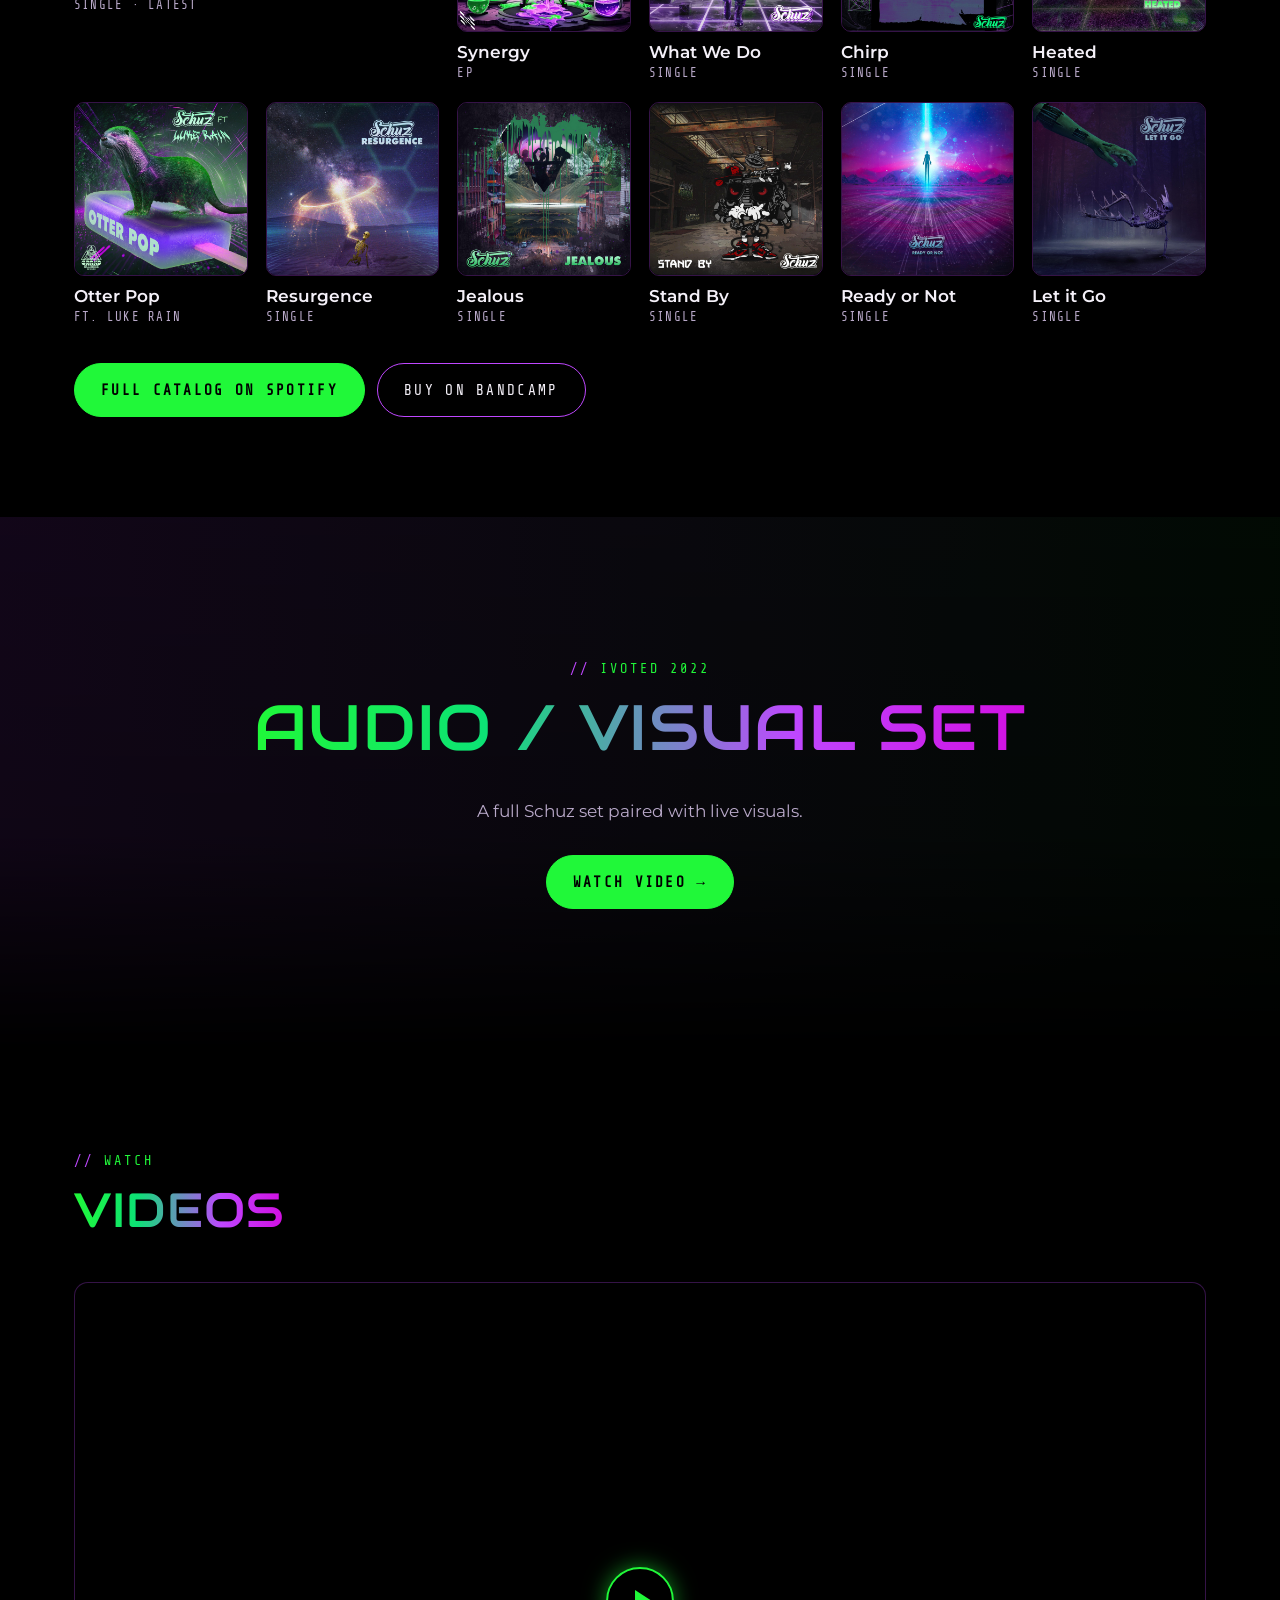
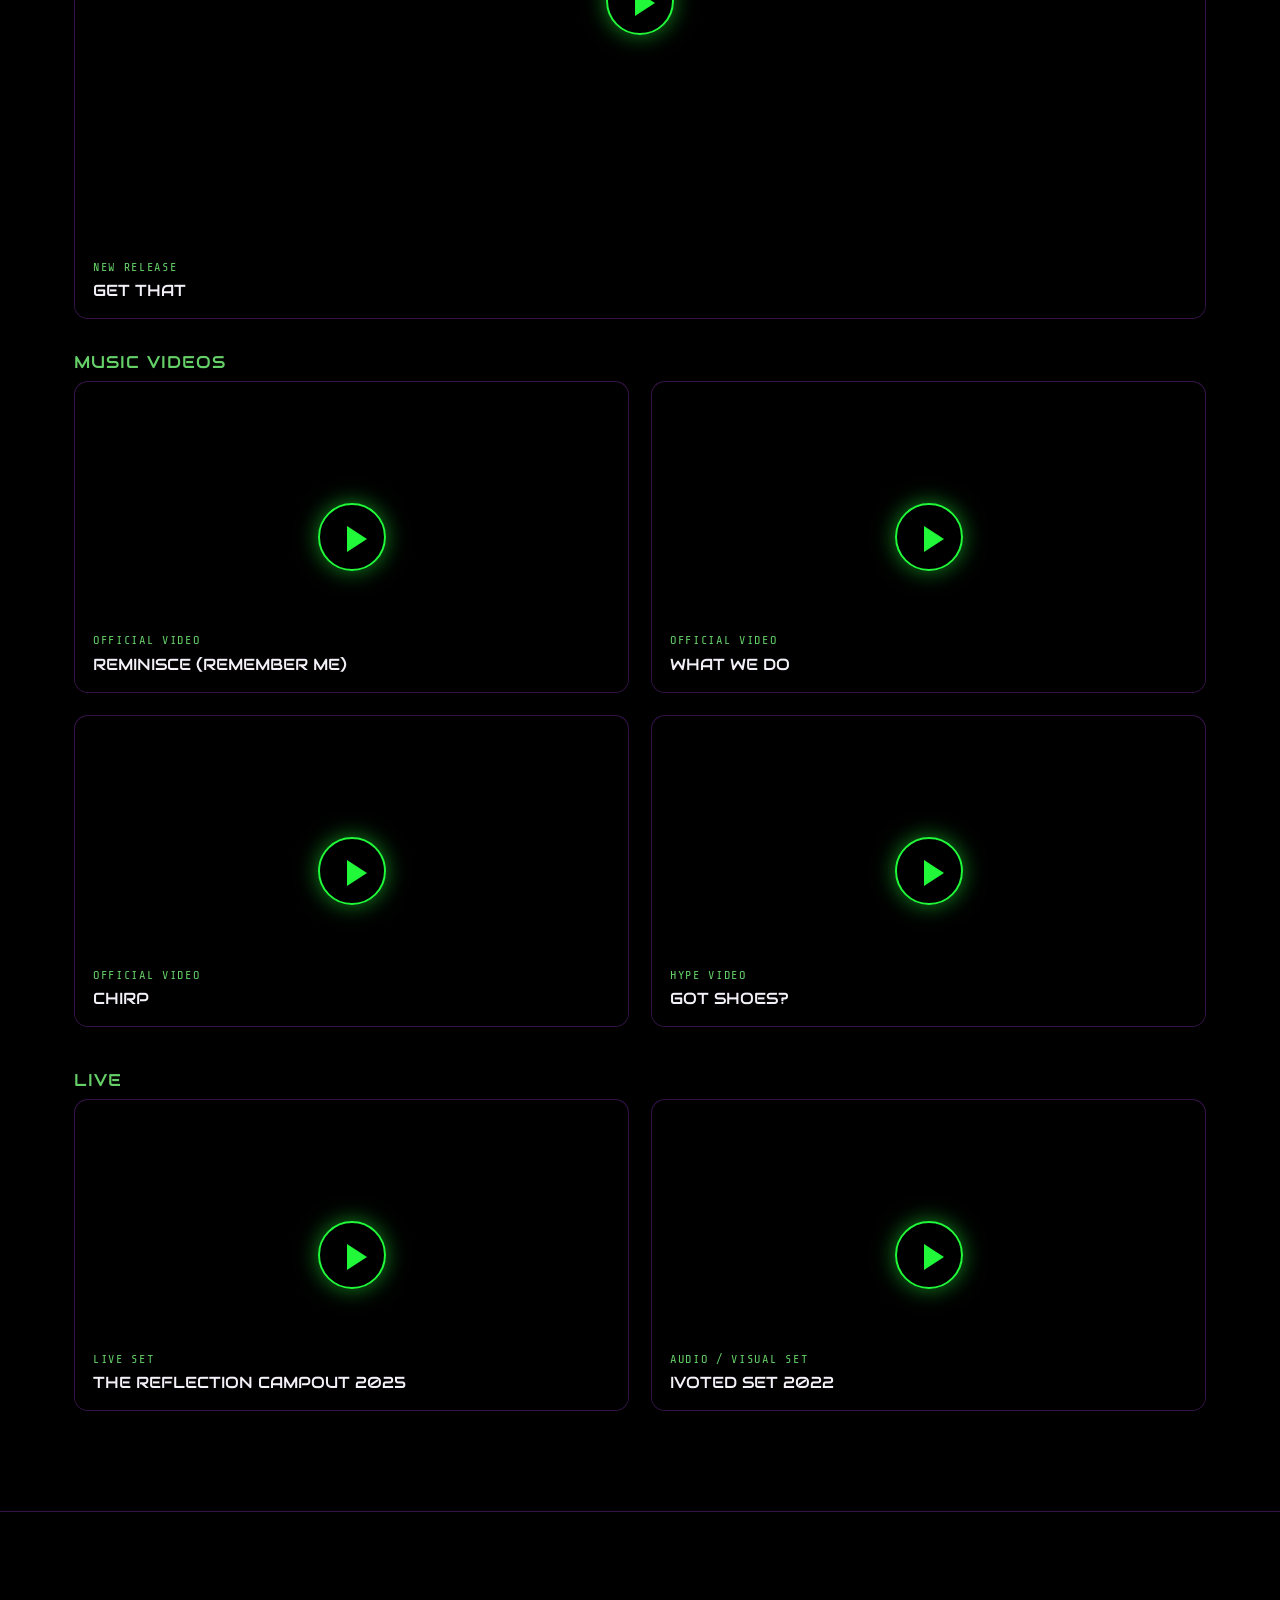
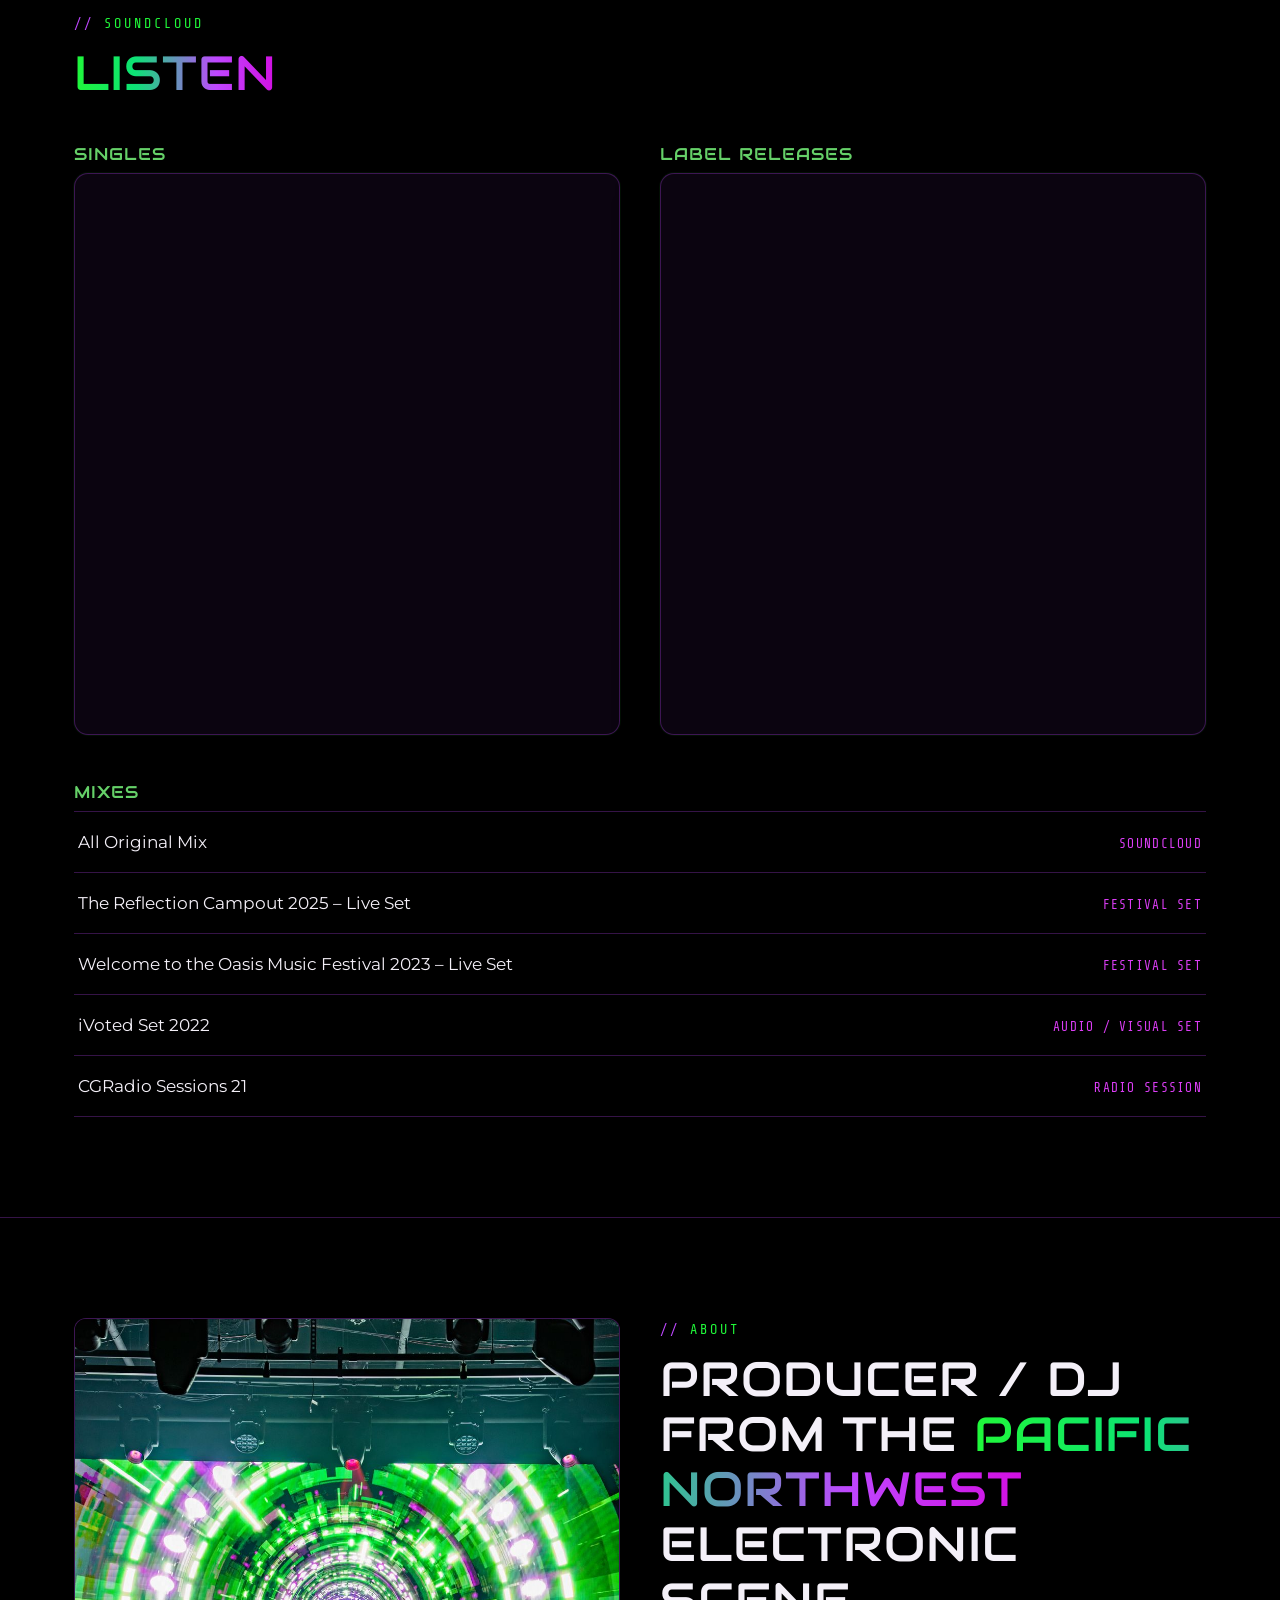
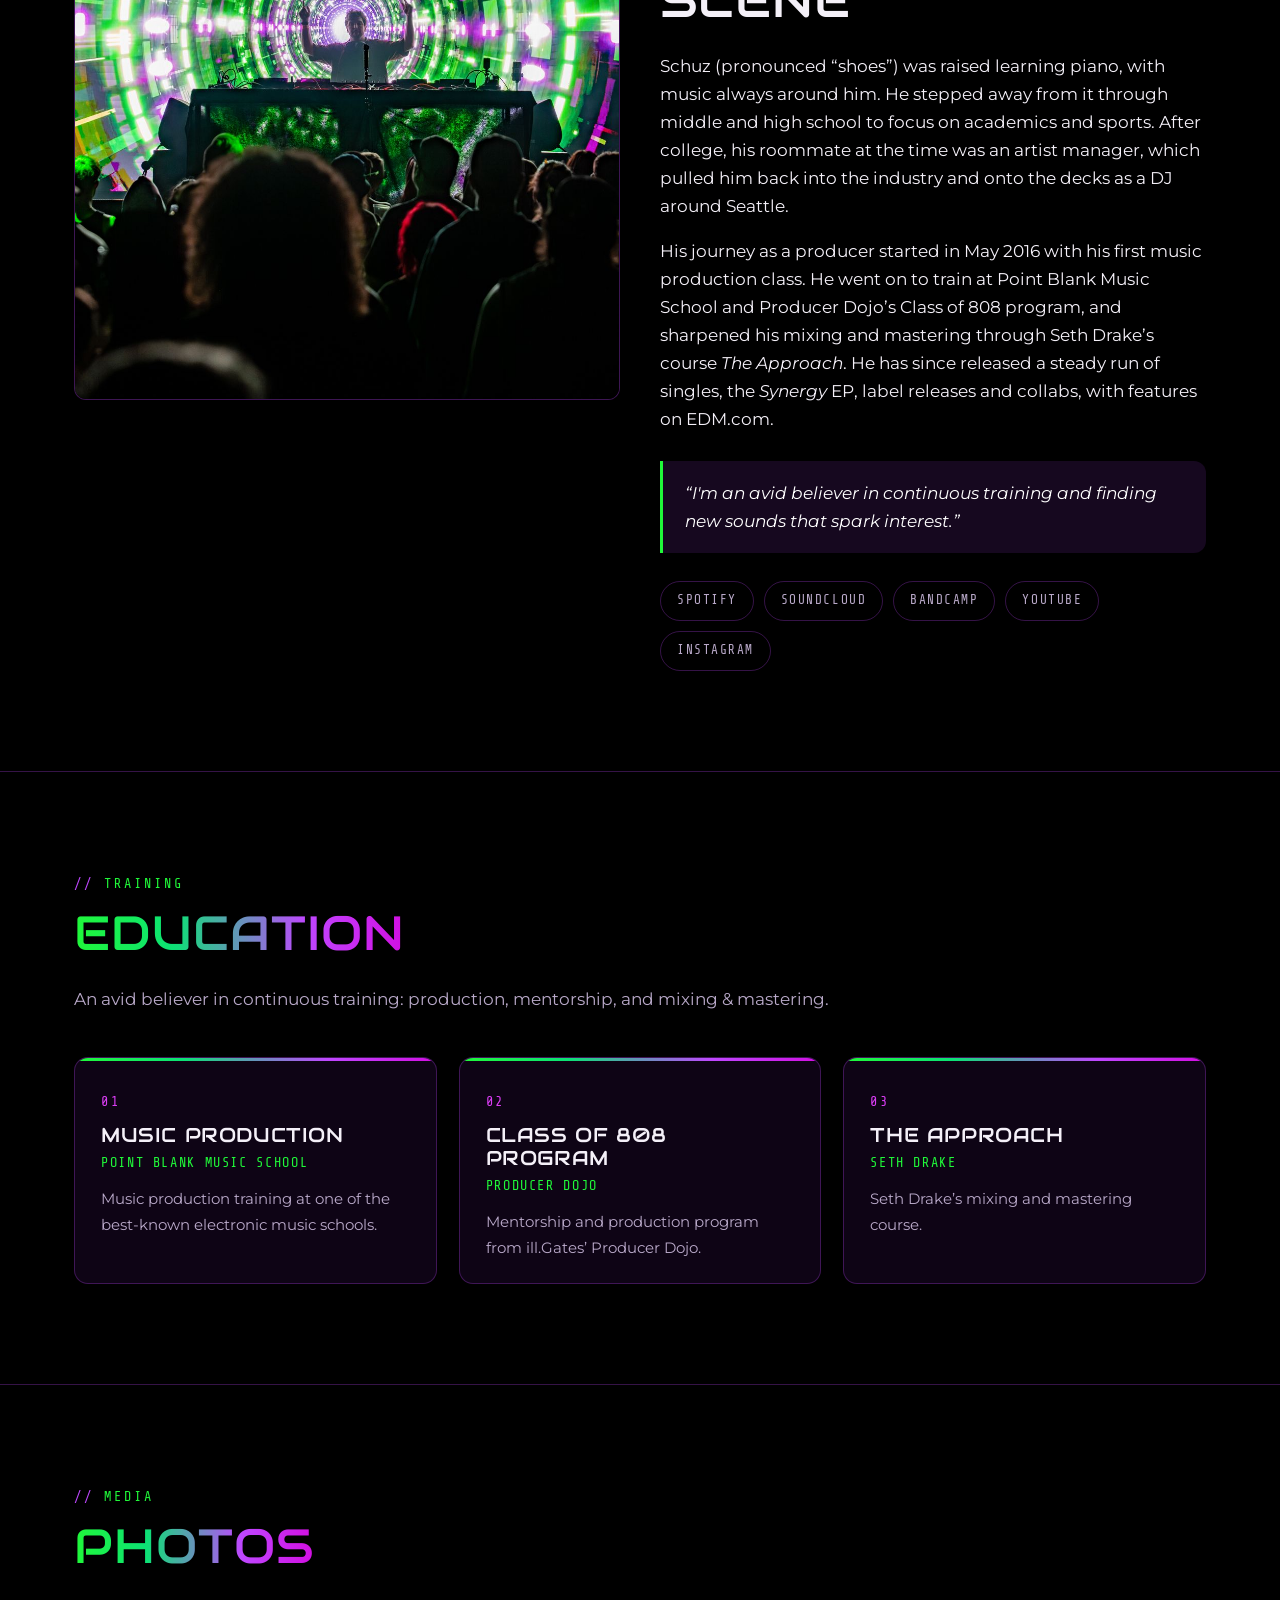
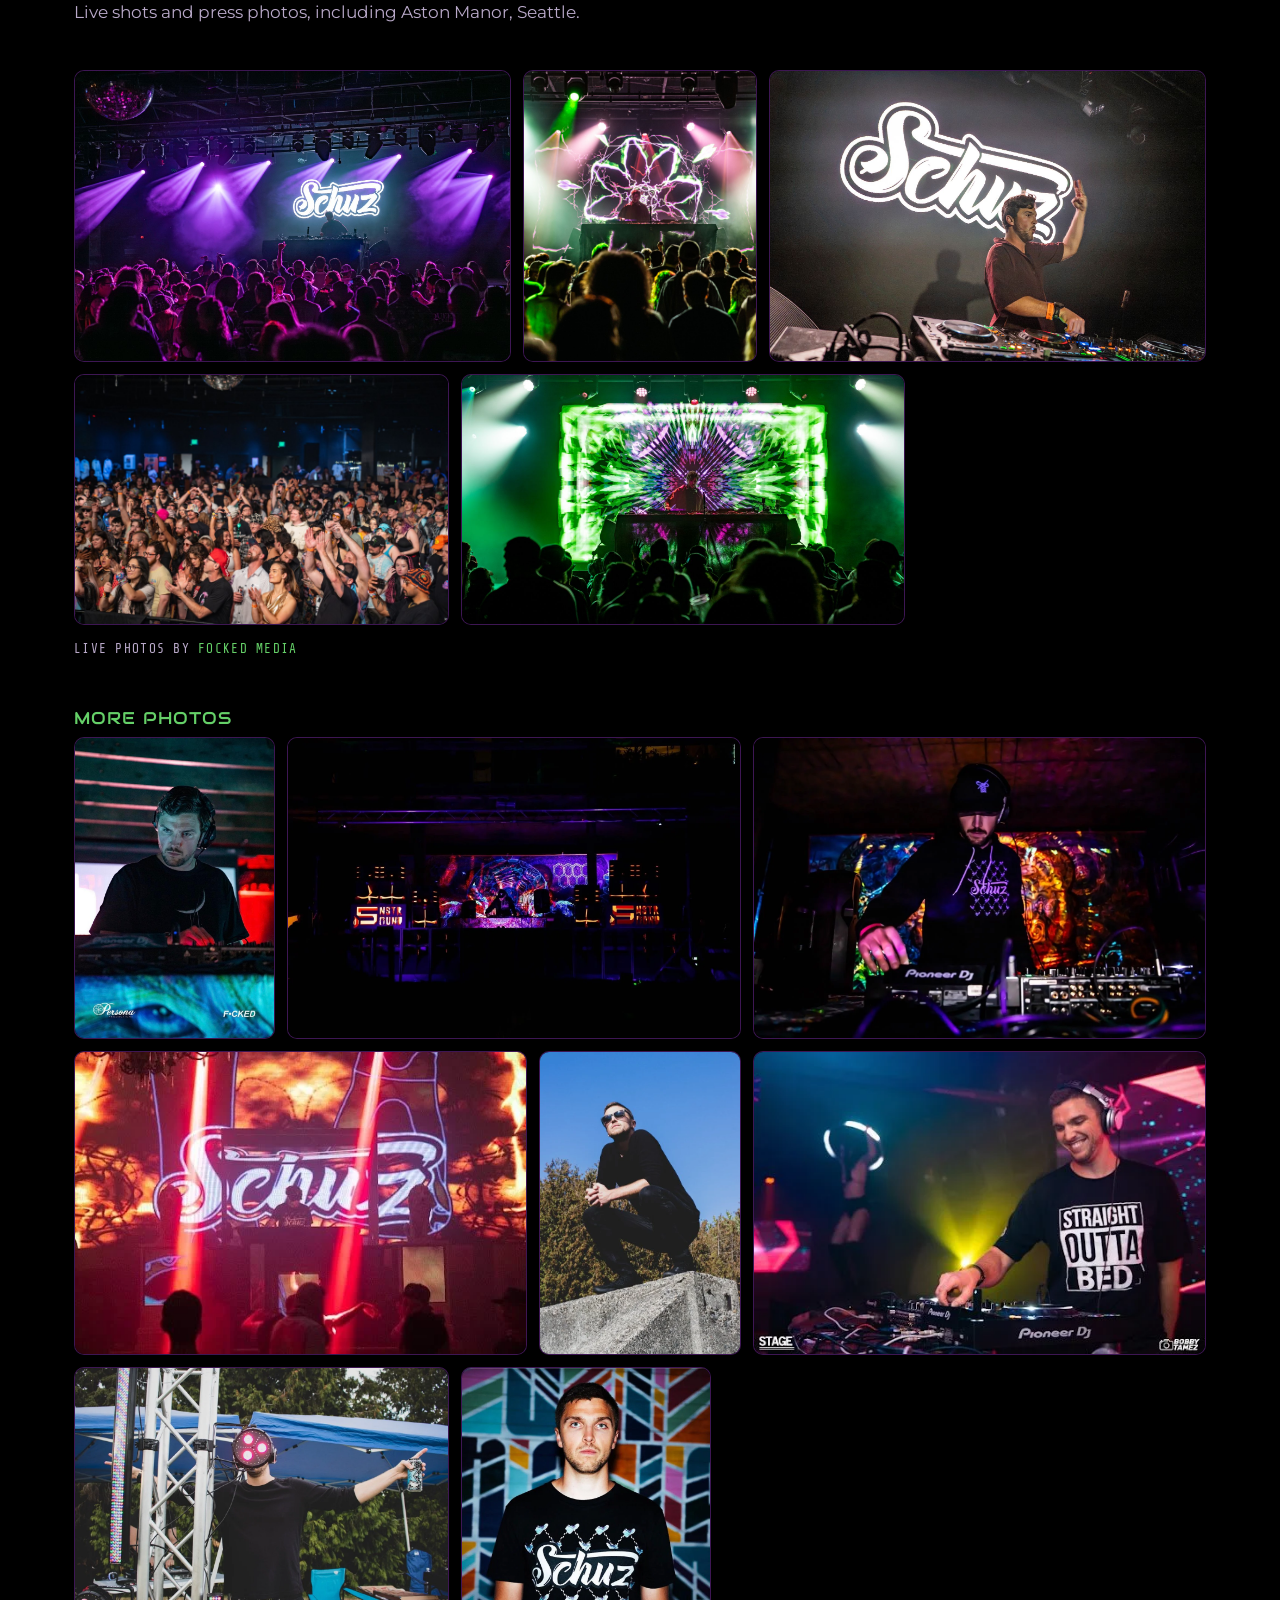
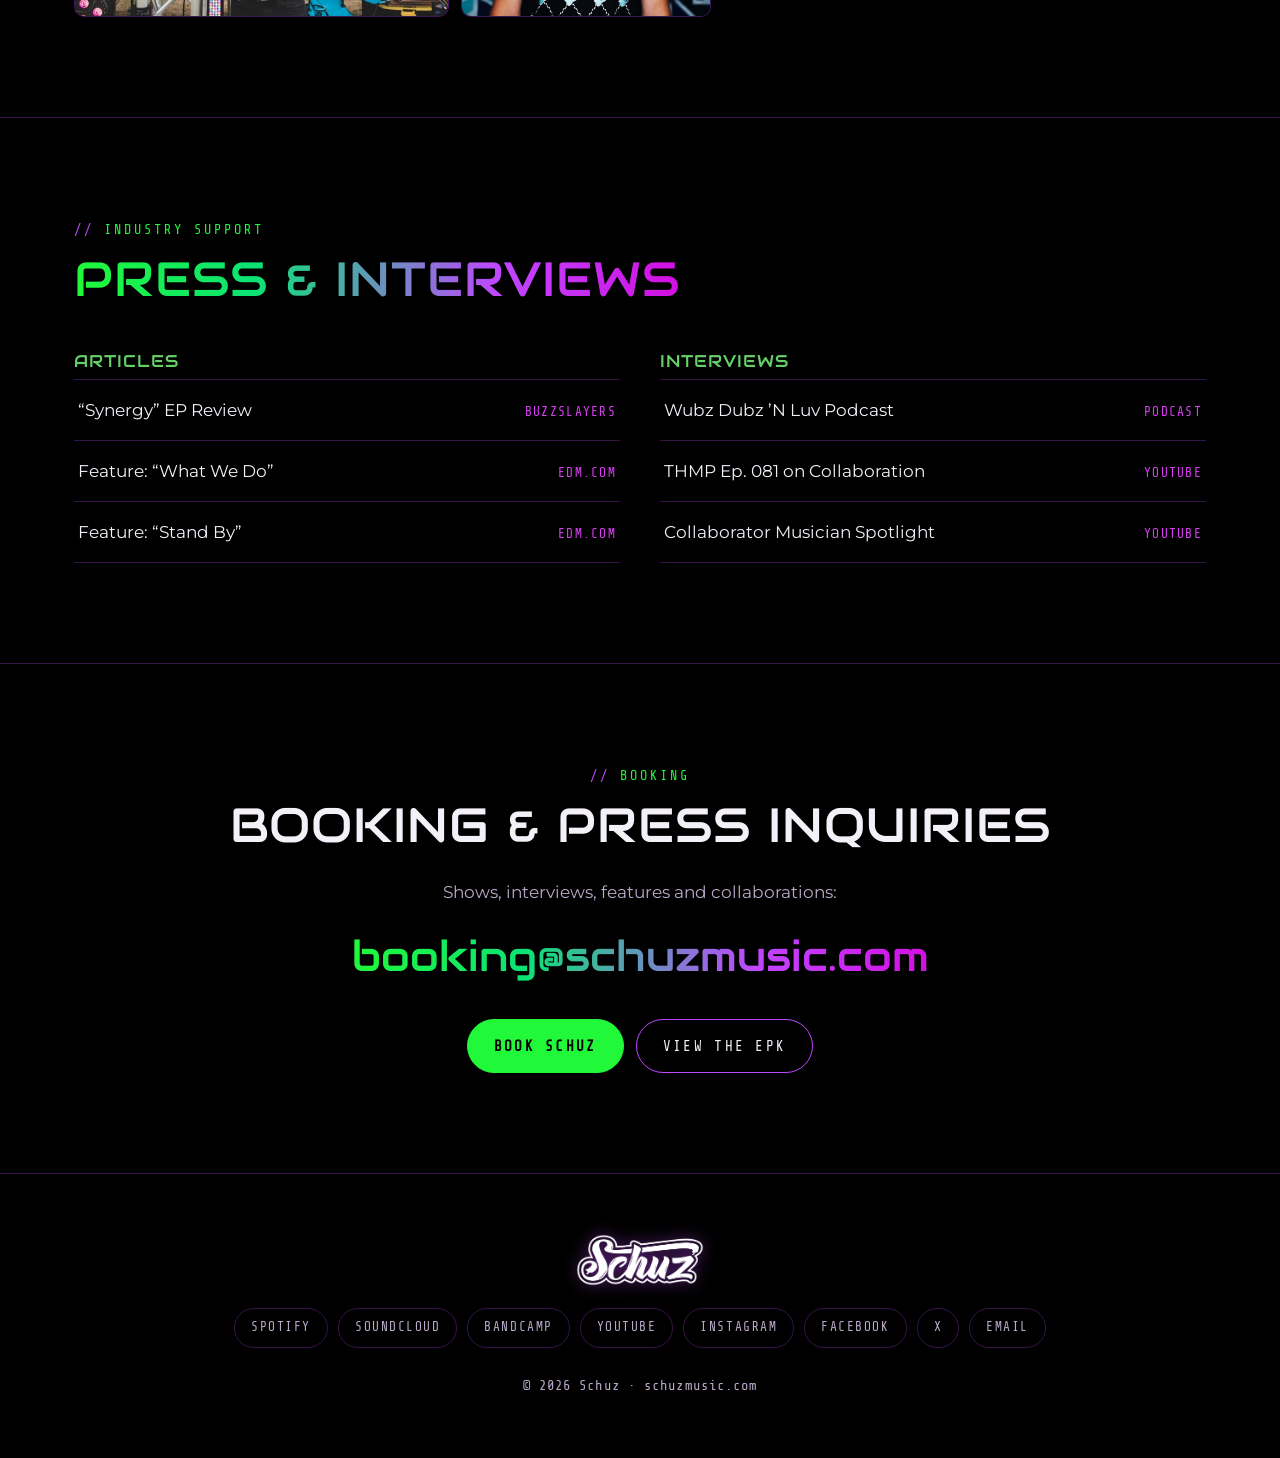
==== commit e330cc24: "Expand genre callouts: bass, trap, dubstep, drum & bass, dance Co-Authored-By: Claude Opus 5.5 <nore" ====
--- a/index.html
+++ b/index.html
@@ -4,12 +4,12 @@
   <meta charset="utf-8">
   <meta name="viewport" content="width=device-width, initial-scale=1">
   <title>Schuz | Producer &amp; DJ</title>
-  <meta name="description" content="Schuz (pronounced &quot;shoes&quot;) is an electronic music producer and DJ blending bass, trap and dance music. Listen, watch, and book Schuz.">
+  <meta name="description" content="Schuz (pronounced &quot;shoes&quot;) is an electronic music producer and DJ blending bass, trap, dubstep, drum &amp; bass and dance music. Listen, watch, and book Schuz.">
   <meta name="theme-color" content="#000000">
   <link rel="canonical" href="https://schuzmusic.com/">
   <meta property="og:site_name" content="Schuz">
   <meta property="og:title" content="Schuz | Producer &amp; DJ">
-  <meta property="og:description" content="Schuz (pronounced &quot;shoes&quot;) is an electronic music producer and DJ blending bass, trap and dance music. Listen, watch, and book Schuz.">
+  <meta property="og:description" content="Schuz (pronounced &quot;shoes&quot;) is an electronic music producer and DJ blending bass, trap, dubstep, drum &amp; bass and dance music. Listen, watch, and book Schuz.">
   <meta property="og:url" content="https://schuzmusic.com/">
   <meta property="og:type" content="website">
   <meta property="og:image" content="https://schuzmusic.com/images/art/get-that.jpg">
@@ -18,8 +18,8 @@
   <link rel="preconnect" href="https://fonts.googleapis.com">
   <link rel="preconnect" href="https://fonts.gstatic.com" crossorigin>
   <link href="https://fonts.googleapis.com/css2?family=Audiowide&family=Montserrat:wght@400;600;700&family=Share+Tech+Mono&display=swap" rel="stylesheet">
-  <link rel="stylesheet" href="assets/style.css?v=202611211044">
-  <script src="assets/site.js?v=202611211044" defer></script>
+  <link rel="stylesheet" href="assets/style.css?v=202611211535">
+  <script src="assets/site.js?v=202611211535" defer></script>
 </head>
 <body>
 <header class="site-header">
@@ -69,7 +69,7 @@
       <div class="section-head">
         <p class="eyebrow">Let's get some Schuz</p>
         <h2><span class="grad-text">Releases</span></h2>
-        <p class="muted">Bass, trap and dance music. Tap a cover to stream it on Spotify.</p>
+        <p class="muted">Bass, trap, dubstep, drum &amp; bass and dance music. Tap a cover to stream it on Spotify.</p>
       </div>
       <div class="releases">
 <a class="release featured" href="https://open.spotify.com/album/3OVxxTqc6UkwvJeayjAvST" target="_blank" rel="noopener"><div class="cover"><img loading="lazy" src="images/art/get-that.jpg" alt="Get That cover art" onerror="this.onerror=null;this.src='https://i.scdn.co/image/ab67616d0000b273d4a8bc355864a6e6842d45a6'"><span class="tag-new">New</span></div><div class="name">Get That</div><div class="meta">Single · Latest</div></a>
